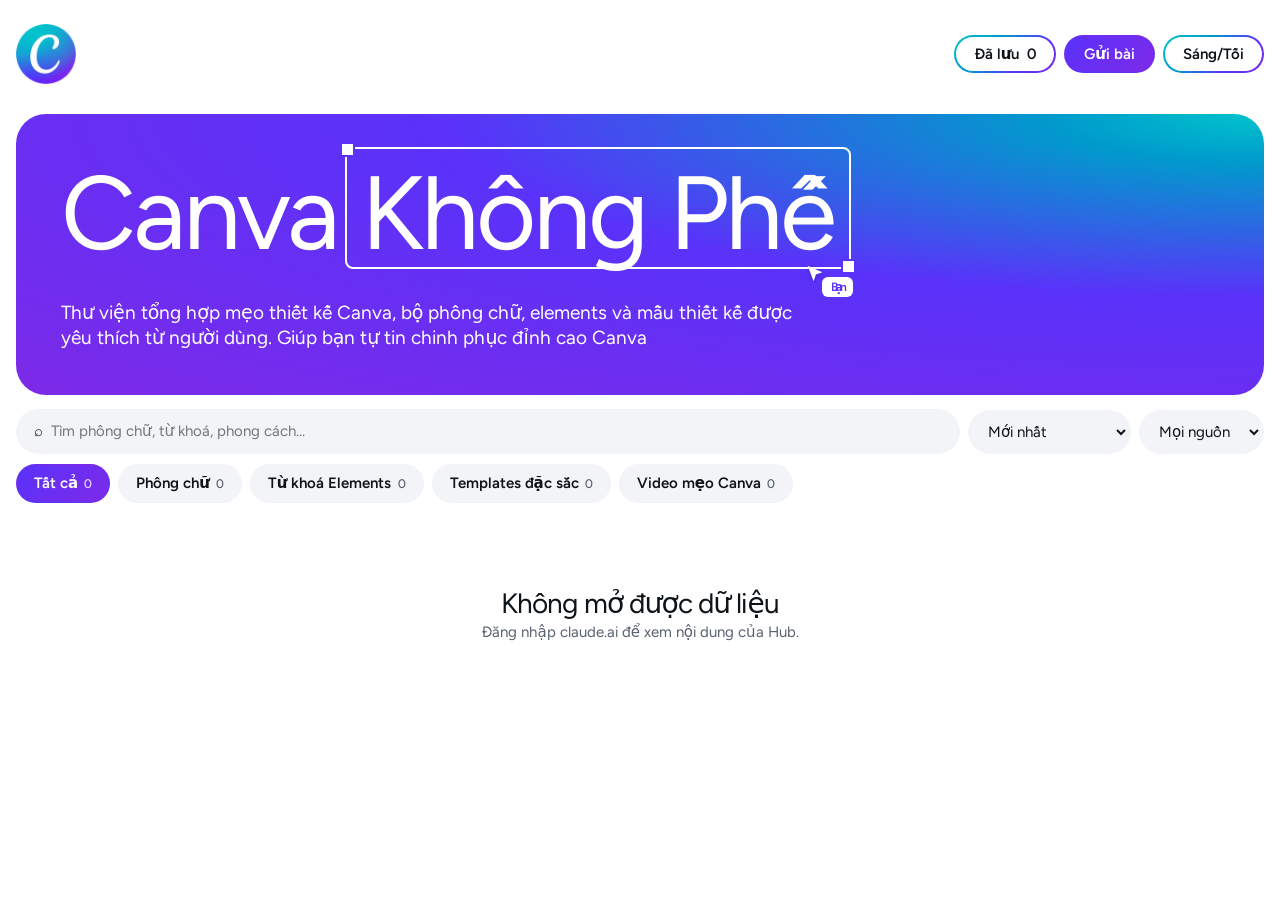
==== index.html @ 31a0a161 "index.html" ====
<!doctype html><html><head><meta charset=utf8><meta name=viewport content="width=device-width,initial-scale=1,viewport-fit=cover"><style>:root{color-scheme:light;box-sizing:border-box;padding-top:env(safe-area-inset-top,0px);padding-bottom:env(safe-area-inset-bottom,0px)}html{scroll-padding-top:env(safe-area-inset-top,0px)}body{margin:0;padding:0;font:14px -apple-system,BlinkMacSystemFont,sans-serif;background:#fff;color:#000}img{max-width:100%}[hidden]:not([hidden=until-found i]){display:none!important}</style></head><body>
<title>Canva Hub</title>
<meta name="claude:viewport-fit-sides" content="cover">
<link rel="stylesheet" href="https://fonts.googleapis.com/css2?family=Figtree:wght@400;500;600&display=swap">
<style>
/* Layout: sticky toolbar (search + label chips) over a Pinterest-style masonry of UGC thumbnails; each card opens the original post. Admins also get a review queue. */
:root{
  --bg:#f5f4fb; --surface:#ffffff; --ink:#17142b; --muted:#6b6785; --line:#e1deef;
  --accent:#6a3df0; --accent-ink:#ffffff; --teal:#00a6b2; --danger:#c62a47;
  --threads:#17142b; --tiktok:#e11d62; --canvaq:#0e9aa7;
  --f-display:"Bricolage Grotesque","Segoe UI",system-ui,sans-serif;
  --f-body:"Figtree","Segoe UI",system-ui,sans-serif;
  --radius:18px;
}
@media (prefers-color-scheme:dark){:root:not([data-theme="light"]){
  --bg:#100e1c; --surface:#1b1830; --ink:#f1eefc; --muted:#9a95b8; --line:#2c2848;
  --accent:#9b7dff; --accent-ink:#100e1c; --teal:#3cd0da; --danger:#ff7a93; --threads:#f1eefc; --tiktok:#ff5c93; --canvaq:#3cd0da; color-scheme:dark}}
:root[data-theme="dark"]{
  --bg:#100e1c; --surface:#1b1830; --ink:#f1eefc; --muted:#9a95b8; --line:#2c2848;
  --accent:#9b7dff; --accent-ink:#100e1c; --teal:#3cd0da; --danger:#ff7a93; --threads:#f1eefc; --tiktok:#ff5c93; --canvaq:#3cd0da; color-scheme:dark}

*{box-sizing:border-box}
body{background:var(--bg);color:var(--ink);font-family:var(--f-body);font-size:15px;line-height:1.45;
  padding-inline:max(16px,env(safe-area-inset-left,0px)) max(16px,env(safe-area-inset-right,0px));padding-block:0 56px}
body::before{content:"";position:fixed;inset:0 0 auto;height:env(safe-area-inset-top,0px);z-index:30;background:var(--bg)}
.wrap{max-width:1280px;margin:0 auto}
a{color:inherit}
button,input,select,textarea{font:inherit;color:inherit}
:focus-visible{outline:3px solid var(--accent);outline-offset:2px}

header.top{padding-block:28px 8px;display:flex;flex-wrap:wrap;gap:12px 32px;align-items:flex-end;justify-content:space-between}
.brand{min-width:0}
.brand h1{font:800 clamp(28px,5vw,44px)/1.05 var(--f-display);letter-spacing:-.02em;margin:0;text-wrap:balance}
.brand h1 span{color:var(--accent)}
.brand p{margin:8px 0 0;color:var(--muted);max-width:56ch}
.top-actions{display:flex;gap:8px;flex-wrap:wrap}
.btn{border:1px solid var(--line);background:var(--surface);border-radius:999px;padding:9px 16px;cursor:pointer;font-weight:600}
.btn:hover{border-color:var(--accent)}
.btn.primary{background:var(--accent);color:var(--accent-ink);border-color:var(--accent)}
.btn.danger{color:var(--danger);border-color:var(--danger)}
.btn.sm{padding:6px 12px;font-size:13px}
.btn .n{font-variant-numeric:tabular-nums;margin-left:4px}
.btn .n.alert{background:var(--danger);color:#fff;border-radius:999px;padding:1px 8px}
.notice{margin:14px 0 0;font-size:13px;color:var(--muted);border:1px dashed var(--line);border-radius:12px;padding:8px 12px;display:flex;gap:10px;flex-wrap:wrap;align-items:center;justify-content:space-between}

.toolbar{position:sticky;top:env(safe-area-inset-top,0px);z-index:20;background:var(--bg);padding-block:14px 12px;display:grid;gap:10px}
.row{display:flex;gap:8px;flex-wrap:wrap;align-items:center}
.search{flex:1 1 260px;min-width:0;display:flex;align-items:center;gap:8px;background:var(--surface);border:1px solid var(--line);border-radius:999px;padding:0 16px}
.search input{border:0;background:none;outline:0;padding:11px 0;width:100%;min-width:0}
.search:focus-within{border-color:var(--accent)}
select{background:var(--surface);border:1px solid var(--line);border-radius:999px;padding:10px 14px}
.chips{display:flex;gap:8px;overflow-x:auto;padding-bottom:2px;scrollbar-width:none}
.chips::-webkit-scrollbar{display:none}
.chip{flex:none;border:1px solid var(--line);background:var(--surface);border-radius:999px;padding:8px 16px;cursor:pointer;font-weight:600;white-space:nowrap}
.chip small{color:var(--muted);font-weight:500;margin-left:6px;font-variant-numeric:tabular-nums}
.chip[aria-pressed="true"]{background:var(--ink);color:var(--bg);border-color:var(--ink)}
.chip[aria-pressed="true"] small{color:inherit;opacity:.7}

.grid{columns:5 210px;column-gap:16px;margin-top:8px}
.card{break-inside:avoid;margin:0 0 16px;position:relative;display:block}
.card>a{display:block;text-decoration:none;border-radius:var(--radius);overflow:hidden}
.thumb{position:relative;border-radius:var(--radius);overflow:hidden;width:100%;display:flex;flex-direction:column;justify-content:center;align-items:center;padding:14px;isolation:isolate}
.thumb img{position:absolute;inset:0;width:100%;height:100%;object-fit:cover;z-index:-1}
.go{position:absolute;inset:auto 0 0 0;padding:34px 14px 12px;color:#fff;font-weight:600;font-size:13px;background:linear-gradient(transparent,rgba(10,8,25,.78));opacity:0;transition:opacity .15s;z-index:2}
.card:hover .go,.card>a:focus-visible .go{opacity:1}
@media (hover:none){.go{opacity:1;padding-top:26px}}
.meta{padding:10px 4px 0}
.meta h3{margin:0;font-size:14px;font-weight:600;line-height:1.3;text-wrap:balance}
.by{display:flex;gap:8px;align-items:center;margin-top:6px;font-size:12.5px;color:var(--muted);min-width:0}
.by .who{overflow:hidden;text-overflow:ellipsis;white-space:nowrap;flex:1;min-width:0}
.src{flex:none;font-size:11px;font-weight:700;letter-spacing:.04em;text-transform:uppercase;padding:2px 8px;border-radius:999px;border:1px solid currentColor}
.src.threads{color:var(--threads)} .src.tiktok{color:var(--tiktok)} .src.canva{color:var(--canvaq)}
.save{position:absolute;top:10px;right:10px;z-index:3;width:36px;height:36px;border-radius:50%;border:0;background:rgba(255,255,255,.92);color:#17142b;cursor:pointer;display:grid;place-items:center;opacity:0;transition:opacity .15s}
.card:hover .save,.save:focus-visible,.save[aria-pressed="true"]{opacity:1}
@media (hover:none){.save{opacity:1}}
.save[aria-pressed="true"]{background:var(--accent);color:#fff}
.tag{position:absolute;top:10px;left:10px;z-index:3;font-size:11px;font-weight:700;background:rgba(255,255,255,.92);color:#17142b;border-radius:999px;padding:3px 10px}
.del{flex:none;border:0;background:none;color:var(--danger);font-size:12px;font-weight:600;cursor:pointer;padding:2px 4px}

/* thumbnail styles per label */
.t-font{background:var(--bgc);color:var(--fgc);text-align:center;gap:6px}
.t-font .aa{font-size:76px;line-height:1}
.t-font .sample{font-size:22px;line-height:1.15;overflow-wrap:anywhere}
.t-font .fn{font:600 11px var(--f-body);letter-spacing:.08em;text-transform:uppercase;opacity:.65;margin-top:8px}
.t-el{background:var(--bgc);gap:14px;color:#17142b}
.kbar{width:100%;background:#fff;border-radius:999px;padding:10px 14px;font-weight:600;font-size:14px;box-shadow:0 2px 10px rgba(30,20,80,.12);display:flex;gap:8px;align-items:center;min-width:0}
.kbar span{overflow:hidden;text-overflow:ellipsis;white-space:nowrap}
.shapes{display:flex;gap:8px;flex-wrap:wrap;justify-content:center}
.shapes i{display:block;width:44px;height:44px;background:var(--c)}
.shapes i:nth-child(3n+1){border-radius:50%}
.shapes i:nth-child(3n+2){border-radius:14px 14px 14px 2px}
.shapes i:nth-child(3n){clip-path:polygon(50% 0,100% 100%,0 100%)}
.t-tpl{background:linear-gradient(160deg,var(--c1),var(--c2));align-items:stretch;justify-content:flex-end;color:#fff;padding:18px}
.t-tpl .ttl{font-family:"Playfair Display",serif;font-weight:700;font-size:26px;line-height:1.05;text-wrap:balance;overflow-wrap:anywhere}
.t-tpl .ln{height:6px;border-radius:3px;background:rgba(255,255,255,.55);margin-top:8px;width:70%}
.t-tpl .ln+.ln{width:48%}
.t-tpl .blob{position:absolute;top:-30px;right:-30px;width:120px;height:120px;border-radius:50%;background:rgba(255,255,255,.2);z-index:-1}
.t-vid{background:linear-gradient(170deg,#2b1f63,#0d0a20);color:#fff;gap:12px}
.play{width:54px;height:54px;border-radius:50%;background:rgba(255,255,255,.18);display:grid;place-items:center;backdrop-filter:blur(4px)}
.play:after{content:"";border-left:16px solid #fff;border-block:10px solid transparent;margin-left:4px}
.t-vid .cap{font:800 19px/1.15 var(--f-display);text-align:center;text-wrap:balance;overflow-wrap:anywhere}
.thumb .play.ovl{position:absolute;inset:0;margin:auto;background:rgba(15,10,40,.5);z-index:1}
.dur{position:absolute;bottom:10px;left:12px;font-size:11px;font-weight:700;background:rgba(0,0,0,.5);border-radius:6px;padding:2px 6px;font-variant-numeric:tabular-nums}

.empty{text-align:center;padding:64px 16px;color:var(--muted)}
.empty b{display:block;font:800 22px var(--f-display);color:var(--ink);margin-bottom:6px}

dialog{border:1px solid var(--line);border-radius:22px;background:var(--surface);color:var(--ink);padding:0;width:min(520px,calc(100vw - 32px));max-height:calc(100dvh - 32px)}
dialog::backdrop{background:rgba(10,8,25,.55)}
.dlg{padding:22px;display:grid;gap:14px}
.dlg h2{font:800 22px var(--f-display);margin:0}
.dlg label{display:grid;gap:6px;font-weight:600;font-size:13px}
.dlg input,.dlg select,.dlg textarea{background:var(--bg);border:1px solid var(--line);border-radius:12px;padding:10px 12px;font-weight:400;width:100%}
.dlg textarea{min-height:150px;resize:vertical;font-family:ui-monospace,Menlo,Consolas,monospace;font-size:13px}
.hint{font-size:12px;color:var(--muted);font-weight:400}
.form-row{display:flex;gap:8px;justify-content:flex-end;flex-wrap:wrap}
.queue{display:grid;gap:12px;max-height:60dvh;overflow:auto}
.q-item{display:grid;grid-template-columns:72px 1fr;gap:12px;align-items:start;border:1px solid var(--line);border-radius:14px;padding:10px}
.q-item .mini{width:72px;border-radius:10px;overflow:hidden;font-size:9px}
.q-item .mini .thumb{padding:6px;border-radius:10px}
.q-item .mini .aa{font-size:26px}.q-item .mini .sample,.q-item .mini .fn,.q-item .mini .cap,.q-item .mini .ttl,.q-item .mini .kbar,.q-item .mini .shapes{display:none}
.q-body{min-width:0;display:grid;gap:4px}
.q-body b{overflow-wrap:anywhere}
.q-body a{color:var(--accent);font-size:13px;overflow-wrap:anywhere}
.q-actions{display:flex;gap:8px;margin-top:4px;flex-wrap:wrap}
.urlrow{display:flex;gap:8px}
.urlrow input{flex:1;min-width:0}
.pv{display:flex;gap:10px;align-items:center;font-size:12px;color:var(--muted);font-weight:400}
.pv img{width:56px;height:56px;object-fit:cover;border-radius:10px;border:1px solid var(--line)}
.badge{flex:none;font-size:11px;font-weight:700;color:var(--danger);border:1px solid var(--danger);border-radius:999px;padding:1px 8px}
.del.edit{color:var(--accent)}
.mx{display:flex;gap:14px;margin-top:6px;font-size:12px;color:var(--muted);font-variant-numeric:tabular-nums;flex-wrap:wrap}
.mx span{display:inline-flex;gap:5px;align-items:center}
.mx b{color:var(--ink);font-weight:600}
fieldset.mxset{border:0;padding:0;margin:0;display:grid;gap:8px}
fieldset.mxset legend{font-weight:600;font-size:13px;padding:0;margin-bottom:6px}
.mxgrid{display:grid;grid-template-columns:repeat(3,minmax(0,1fr));gap:8px}
.admbar{position:absolute;top:44px;left:10px;z-index:4;display:grid;gap:6px;justify-items:start}
.admbar button{background:#17142b;color:#fff;border:1px solid rgba(255,255,255,.35);border-radius:999px;padding:4px 12px;font-size:12px;font-weight:600;cursor:pointer}
.admbar button:hover{background:var(--accent);border-color:var(--accent)}
.admbar .rm{background:#c62a47;border-color:#c62a47}
button.badge{background:none;cursor:pointer}
button.badge:hover{background:var(--danger);color:#fff}
.toast{position:fixed;left:50%;transform:translateX(-50%);bottom:max(20px,env(safe-area-inset-bottom,0px));background:var(--ink);color:var(--bg);padding:10px 18px;border-radius:999px;font-weight:600;z-index:60;max-width:calc(100vw - 32px)}
@media (prefers-reduced-motion:reduce){*{transition:none!important}}

/* ===== Lớp thương hiệu Canva =====
   Gradient lõi: Canva Turq #00C4CC, Canva Blue #009BCC, Canva Dark Turq #5A32FA, Canva Purple #7D2AE8.
   Chữ trắng chỉ đặt trên vùng gradient tối (từ #009BCC trở đi cho chữ lớn, #5A32FA trở đi cho chữ nhỏ).
   Canva Sans không có trên Google Fonts: dùng Figtree làm phông thay thế. Khi có tệp phông Canva Sans
   được cấp phép, thêm @font-face tên "Canva Sans" và "Canva Sans Display", giao diện sẽ tự dùng. */
:root{
  --g-turq:#00c4cc; --g-blue:#009bcc; --g-dturq:#5a32fa; --g-purple:#7d2ae8;
  --bg:#ffffff; --surface:#ffffff; --surface-2:#f3f4f8; --ink:#0e1318; --muted:#586070; --line:#e3e6ec;
  --accent:#5a32fa; --accent-ink:#ffffff; --danger:#c62a47;
  --threads:#0e1318; --tiktok:#0e1318; --canvaq:#0e1318;
  --grad-core:radial-gradient(farthest-corner at 100% 0%,#00c4cc 0%,#009bcc 12%,#5a32fa 46%,#7d2ae8 100%);
  --grad-ui:linear-gradient(135deg,#5a32fa,#7d2ae8);
  --grad-ring:linear-gradient(135deg,#00c4cc,#009bcc 35%,#5a32fa 70%,#7d2ae8);
  --f-display:"Canva Sans Display","Canva Sans","Figtree","Segoe UI",system-ui,sans-serif;
  --f-body:"Canva Sans","Figtree","Segoe UI",system-ui,sans-serif;
  --radius:24px; --panel:30px;
  color-scheme:light;
}
@media (prefers-color-scheme:dark){:root:not([data-theme="light"]){
  --bg:#0e1318; --surface:#161c24; --surface-2:#1e2530; --ink:#f4f6f9; --muted:#a3acba; --line:#29313c;
  --accent:#a48cff; --accent-ink:#0e1318; --danger:#ff7a93; --threads:#f4f6f9; --tiktok:#f4f6f9; --canvaq:#f4f6f9; color-scheme:dark}}
:root[data-theme="dark"]{
  --bg:#0e1318; --surface:#161c24; --surface-2:#1e2530; --ink:#f4f6f9; --muted:#a3acba; --line:#29313c;
  --accent:#a48cff; --accent-ink:#0e1318; --danger:#ff7a93; --threads:#f4f6f9; --tiktok:#f4f6f9; --canvaq:#f4f6f9; color-scheme:dark}

[hidden]{display:none!important}
body{font-family:var(--f-body);line-height:1.25}
h1,h2,.empty b,.dlg h2,.panel h2{font-family:var(--f-display);font-weight:400;letter-spacing:-.03em;line-height:1}
.dlg h2{font-size:30px}
.empty b{font-size:28px}

/* khung trên cùng: logo ở góc trên bên trái, chừa khoảng trống 0,5 chiều cao logo */
.topbar{display:flex;flex-wrap:wrap;gap:30px;align-items:center;justify-content:space-between;padding-block:24px 0}
.logo{display:block;flex:none;width:60px;height:60px;border-radius:50%}
.logo img{display:block;width:60px;height:60px}

/* hero: panel bo 30px, khoảng đệm 45px, gradient lõi, chữ trắng ở vùng tối */
.hero{position:relative;margin-top:30px;padding:45px;border-radius:var(--panel);background:var(--grad-core);color:#fff;overflow:hidden;display:grid;gap:34px}
.hero h1{margin:0;font-size:clamp(46px,9vw,104px);text-wrap:balance}
.hero p{margin:0;max-width:62ch;font-size:clamp(16px,1.6vw,19px);line-height:1.3}
.hero .sel{position:relative;display:inline-block;padding:.12em .14em .02em;margin:-.12em -.14em -.02em;border:2px solid #fff;border-radius:8px}
.hero .sel::before,.hero .sel::after{content:"";position:absolute;width:11px;height:11px;background:#fff;border:2px solid #5a32fa;border-radius:2px}
.hero .sel::before{top:-7px;left:-7px}
.hero .sel::after{bottom:-7px;right:-7px}
.hero .cursor{position:absolute;right:-4px;bottom:-30px;display:flex;align-items:flex-start;gap:0;pointer-events:none}
.hero .cursor svg{display:block;width:22px;height:22px;filter:drop-shadow(0 1px 2px rgba(0,0,0,.25))}
.hero .cursor b{margin:14px 0 0 -4px;padding:3px 9px;border-radius:6px;background:#fff;color:#5a32fa;font:600 12px/1.2 var(--f-body)}
@media (max-width:560px){.hero{padding:24px;gap:44px}}

/* nút: viền gradient, nút chính tô gradient */
.btn{border:2px solid transparent;background:linear-gradient(var(--surface),var(--surface)) padding-box,var(--grad-ring) border-box;color:var(--ink);padding:8px 18px;text-decoration:none}
.btn:hover{border-color:transparent;background:linear-gradient(var(--surface-2),var(--surface-2)) padding-box,var(--grad-ring) border-box}
.btn.primary{background:var(--grad-ui);color:#fff;border-color:transparent}
.btn.primary:hover{filter:brightness(1.1)}
.btn.danger{color:var(--danger);background:linear-gradient(var(--surface),var(--surface)) padding-box,linear-gradient(var(--danger),var(--danger)) border-box}
.btn.sm{padding:5px 13px}

/* thanh công cụ */
.toolbar{background:var(--bg)}
.search{background:var(--surface-2);border:2px solid transparent}
.search:focus-within{background:linear-gradient(var(--surface),var(--surface)) padding-box,var(--grad-ring) border-box}
select{background:var(--surface-2);border:2px solid transparent;color:var(--ink)}
.chip{background:var(--surface-2);border:2px solid transparent;color:var(--ink)}
.chip:hover{background:linear-gradient(var(--surface),var(--surface)) padding-box,var(--grad-ring) border-box}
.chip[aria-pressed="true"]{background:var(--grad-ui);color:#fff;border-color:transparent}
.chip[aria-pressed="true"] small{opacity:.85}

/* thẻ */
.card>a,.thumb{border-radius:var(--radius)}
.src{text-transform:none;letter-spacing:0;font-weight:600;font-size:11.5px;color:var(--ink)}
.src.threads,.src.tiktok,.src.canva{color:var(--ink)}
.save[aria-pressed="true"]{background:var(--grad-ui);color:#fff}
.t-font .fn{text-transform:none;letter-spacing:0}
.t-tpl .ttl{font-family:var(--f-body);font-weight:600}
.t-vid{background:linear-gradient(160deg,#5a32fa,#7d2ae8)}
.t-vid .cap{font-family:var(--f-display);font-weight:400;font-size:22px;letter-spacing:-.03em;line-height:1.05}

/* hộp thoại, thông báo */
dialog{border-radius:var(--panel)}
.notice{background:var(--surface-2);border:0;border-radius:16px}
.admbar button{background:#0e1318}
.admbar button:hover{background:var(--grad-ui);border-color:transparent}
.toast{background:var(--ink);color:var(--bg)}
</style>

<div class="wrap">
  <header class="topbar">
    <span class="logo"><img src="[data-uri]" alt="Canva" width="60" height="60"></span>
    <div class="top-actions">
      <button class="btn" id="savedBtn" type="button" aria-pressed="false">Đã lưu <span class="n" id="savedCount">0</span></button>
      <button class="btn" id="queueBtn" type="button" hidden>Hàng chờ duyệt <span class="n" id="queueCount">0</span></button>
      <button class="btn" id="bulkBtn" type="button" hidden>Nhập hàng loạt</button>
      <button class="btn" id="enrichBtn" type="button" hidden>Tự lấy ảnh</button>
      <button class="btn primary" id="addBtn" type="button">Gửi bài</button>
      <button class="btn" id="themeBtn" type="button" aria-label="Đổi giao diện sáng tối">Sáng/Tối</button>
    </div>
  </header>
  <section class="hero" aria-labelledby="heroTitle">
    <h1 id="heroTitle">Canva <span class="sel">Không Phế<span class="cursor" aria-hidden="true"><svg viewBox="0 0 24 24"><path d="M4 3l16 7-7 2.5L10.5 20z" fill="#fff"/></svg><b>Bạn</b></span></span></h1>
    <p>Thư viện tổng hợp mẹo thiết kế Canva, bộ phông chữ, elements và mẫu thiết kế được yêu thích từ người dùng. Giúp bạn tự tin chinh phục đỉnh cao Canva</p>
  </section>
  <div class="notice" id="notice" hidden></div>

  <div class="toolbar">
    <div class="row">
      <label class="search"><span aria-hidden="true">⌕</span><input id="q" type="search" placeholder="Tìm phông chữ, từ khoá, phong cách…" aria-label="Tìm kiếm"></label>
      <select id="sort" aria-label="Sắp xếp"><option value="new">Mới nhất</option><option value="views">Nhiều lượt xem</option><option value="eng">Nhiều tương tác</option></select>
      <select id="plat" aria-label="Nguồn"><option value="">Mọi nguồn</option><option value="threads">Threads</option><option value="tiktok">TikTok</option><option value="canva">Link Canva</option></select>
    </div>
    <div class="chips" id="chips" role="group" aria-label="Nhãn nội dung"></div>
  </div>

  <main><div class="grid" id="grid"></div><div class="empty" id="empty" hidden></div></main>
</div>

<input type="file" id="quickImg" accept="image/*" hidden>
<dialog id="dlg">
  <form class="dlg" id="form" method="dialog">
    <h2 id="f-h">Gửi bài</h2>
    <p class="hint" id="f-sub"></p>
    <label for="f-url">Link bài viết, video hoặc template
      <span class="urlrow"><input id="f-url" type="url" required placeholder="https://www.threads.net/… hoặc tiktok.com/… hoặc canva.com/…"><button type="button" class="btn sm" id="f-fetch" hidden>Lấy từ link</button></span>
      <span class="hint" id="f-detect">Nguồn sẽ tự nhận diện từ link.</span>
      <span class="hint" id="f-status" role="status" hidden></span>
      <span class="pv" id="f-pv" hidden><img id="f-pvimg" alt=""><span>Ảnh lấy từ bài. Tải ảnh khác bên dưới nếu muốn thay.</span></span></label>
    <label for="f-title">Tiêu đề<input id="f-title" required maxlength="90" placeholder="VD: 5 phông chữ serif cho poster cổ điển"></label>
    <label for="f-label">Nhãn<select id="f-label"></select></label>
    <label for="f-by">Người sáng tạo<input id="f-by" maxlength="40" placeholder="@tên_người_dùng"></label>
    <label for="f-detail">Tên phông chữ hoặc từ khoá<input id="f-detail" maxlength="40" placeholder="VD: Playfair Display"></label>
    <label for="f-img">Ảnh thumbnail (tuỳ chọn)<input id="f-img" type="file" accept="image/*"><span class="hint">Chọn tệp hoặc dán ảnh bằng Ctrl/Cmd+V khi form đang mở. Nếu bỏ trống, Hub giữ ảnh hiện có hoặc tạo thumbnail theo nhãn.</span></label>
    <fieldset class="mxset" id="f-metrics" hidden><legend>Số liệu của bài (tuỳ chọn)</legend>
      <div class="mxgrid">
        <label for="m-views">Lượt xem<input id="m-views" type="number" min="0" inputmode="numeric"></label>
        <label for="m-likes">Like<input id="m-likes" type="number" min="0" inputmode="numeric"></label>
        <label for="m-comments">Comment<input id="m-comments" type="number" min="0" inputmode="numeric"></label>
        <label for="m-saves">Save<input id="m-saves" type="number" min="0" inputmode="numeric"></label>
        <label for="m-reposts">Repost<input id="m-reposts" type="number" min="0" inputmode="numeric"></label>
        <label for="m-shares">Share<input id="m-shares" type="number" min="0" inputmode="numeric"></label>
      </div>
      <span class="hint">Tương tác trên thẻ = like + comment + save + repost + share.</span>
    </fieldset>
    <div class="form-row"><button type="button" class="btn" data-close>Huỷ</button><button class="btn primary" type="submit" id="f-submit">Gửi bài</button></div>
  </form>
</dialog>

<dialog id="qdlg">
  <div class="dlg">
    <h2>Hàng chờ duyệt</h2>
    <div class="queue" id="queueList"></div>
    <div class="form-row"><button type="button" class="btn" data-close>Đóng</button></div>
  </div>
</dialog>

<dialog id="bdlg">
  <form class="dlg" id="bform" method="dialog">
    <h2>Nhập hàng loạt</h2>
    <label for="b-text">Mỗi dòng một bài
      <textarea id="b-text" placeholder="https://www.threads.net/@user/post/abc | font | 5 phông serif cho poster | @user | Playfair Display
https://www.tiktok.com/@user/video/123 | video | Mẹo căn chỉnh nhanh | @user
https://www.canva.com/design/... | template | Menu quán cà phê"></textarea>
      <span class="hint">Định dạng: link | nhãn | tiêu đề | người sáng tạo | tên font hoặc từ khoá. Nhãn là font, element, template hoặc video. Chỉ link là bắt buộc. Tối đa 200 dòng.</span></label>
    <div class="form-row"><button type="button" class="btn" data-close>Huỷ</button><button class="btn primary" type="submit" id="b-submit">Đăng lên Hub</button></div>
  </form>
</dialog>

<script>
const LABELS=[
  {id:"font",name:"Phông chữ"},
  {id:"element",name:"Từ khoá Elements"},
  {id:"template",name:"Templates đặc sắc"},
  {id:"tutorial",name:"Video mẹo Canva"}
];
const LABEL_ALIAS={font:"font","phông":"font","phông chữ":"font",element:"element",elements:"element","từ khoá":"element",template:"template",templates:"template",video:"tutorial",tutorial:"tutorial","mẹo":"tutorial"};
const SRC={threads:"Threads",tiktok:"TikTok",canva:"Canva"};
const PALETTES=[
  {bgc:"#f3e6d3",fgc:"#4a2a14",c1:"#8a6f5a",c2:"#d8c3a5",cols:["#c0764a","#e8b04a","#5b8a72"]},
  {bgc:"#fde4ec",fgc:"#8a1c4a",c1:"#7e57c2",c2:"#f48fb1",cols:["#f06292","#ffd54f","#4dd0e1","#9575cd"]},
  {bgc:"#e4e8ff",fgc:"#26307a",c1:"#0b3d4d",c2:"#1aa6b7",cols:["#3f51b5","#ff7043","#26a69a"]},
  {bgc:"#e7f7ec",fgc:"#1f6b3a",c1:"#5b3a29",c2:"#c08552",cols:["#2e7d32","#ffb300","#8e24aa"]},
  {bgc:"#17142b",fgc:"#ffe14d",c1:"#2b1f63",c2:"#d4568a",cols:["#ffe14d","#ff6f91","#7c4dff"]},
  {bgc:"#e0f4f6",fgc:"#0b6b75",c1:"#0e6f7a",c2:"#7bdcb5",cols:["#00a6b2","#ff8a65","#7e57c2"]}
];
const $=s=>document.querySelector(s);
const esc=s=>String(s??"").replace(/[&<>"']/g,c=>({"&":"&amp;","<":"&lt;",">":"&gt;",'"':"&quot;","'":"&#39;"}[c]));
const labelName=id=>LABELS.find(l=>l.id===id)?.name||"";
const detect=u=>/threads\.(net|com)/i.test(u)?"threads":/tiktok\.com/i.test(u)?"tiktok":/canva\.(com|link)/i.test(u)?"canva":null;
const isHttp=u=>/^https?:\/\//i.test(u||"");
const hash=s=>{let h=0;for(const c of String(s))h=(h*31+c.charCodeAt(0))>>>0;return h};
const store={
  get(k,d){try{const v=localStorage.getItem(k);return v?JSON.parse(v):d}catch(e){return d}},
  set(k,v){try{localStorage.setItem(k,JSON.stringify(v))}catch(e){}}
};

let db=null,user=null,isAdmin=false,canWrite=null;
let items=[],pending=[],loaded=false;
let saved=new Set(store.get("hub.saved",[]));
const state={label:"",q:"",plat:"",onlySaved:false,sort:"new"};
let confirmDel=null;

// ---- fonts: load a Google Font by name when a font item names one
const fontsLoaded=new Set();
function fontFamily(name){
  if(!name||!/^[A-Za-z0-9 \-]{2,40}$/.test(name))return null;
  if(!fontsLoaded.has(name)){
    fontsLoaded.add(name);
    const l=document.createElement("link");l.rel="stylesheet";
    l.href="https://fonts.googleapis.com/css2?family="+encodeURIComponent(name).replace(/%20/g,"+")+"&display=swap";
    document.head.append(l);
  }
  return `'${name}',var(--f-display)`;
}

// ---- thumbnails
function thumb(it){
  const style=`aspect-ratio:200/${Math.min(500,Math.max(140,+it.h||260))}`;
  const p={...PALETTES[hash(it.title||it.url)%PALETTES.length],...Object.fromEntries(Object.entries(it).filter(([k])=>["bgc","fgc","c1","c2","cols"].includes(k)&&it[k]))};
  if(typeof it.img==="string"&&it.img.startsWith("data:image/"))
    return `<div class="thumb" style="${style}"><img src="${it.img}" alt="" loading="lazy">${it.label==="tutorial"?'<div class="play ovl"></div>':""}</div>`;
  if(it.label==="font"){
    const ff=fontFamily(it.detail)||"var(--f-display)";
    return `<div class="thumb t-font" style="${style};--bgc:${esc(p.bgc)};--fgc:${esc(p.fgc)};font-family:${ff}"><div class="aa">Aa</div><div class="sample">${esc(it.sample||it.detail||it.title)}</div><div class="fn">${esc(it.detail||"")}</div></div>`;
  }
  if(it.label==="element"){
    const cols=(p.cols||[]).map(c=>`<i style="--c:${esc(c)}"></i>`).join("");
    return `<div class="thumb t-el" style="${style};--bgc:${esc(p.bgc)}"><div class="kbar"><span aria-hidden="true">⌕</span><span>${esc(it.detail||it.title)}</span></div><div class="shapes">${cols}</div></div>`;
  }
  if(it.label==="template"){
    return `<div class="thumb t-tpl" style="${style};--c1:${esc(p.c1)};--c2:${esc(p.c2)}"><span class="blob"></span><div class="ttl">${esc(it.ttl||it.title)}</div><div class="ln"></div><div class="ln"></div></div>`;
  }
  return `<div class="thumb t-vid" style="${style}"><div class="play"></div><div class="cap">${esc(it.cap||it.title)}</div>${it.dur?`<span class="dur">${esc(it.dur)}</span>`:""}</div>`;
}
const SAVE_SVG='<svg width="16" height="16" viewBox="0 0 24 24" fill="currentColor" aria-hidden="true"><path d="M6 3h12a1 1 0 0 1 1 1v17l-7-4-7 4V4a1 1 0 0 1 1-1z"/></svg>';

function card(it){
  if(!isHttp(it.url))return "";
  const on=saved.has(it.id),src=SRC[it.src]?it.src:(detect(it.url)||"canva");
  const delBtn=isAdmin?`<div class="admbar"><button type="button" data-edit="${esc(it.id)}">Sửa</button><button type="button" data-img="${esc(it.id)}">Đổi ảnh</button><button type="button" class="rm" data-del="${esc(it.id)}">${confirmDel===it.id?"Chắc chắn xoá?":"Xoá"}</button></div>`:"";
  const badge=it.needsReview?`<button type="button" class="badge" data-edit="${esc(it.id)}">Cần bổ sung · Sửa</button>`:"";
  return `<article class="card">
    <a href="${esc(it.url)}" target="_blank" rel="noopener noreferrer" aria-label="${esc(it.title)} (mở ${SRC[src]})">
      ${thumb(it)}<span class="go">Mở trên ${SRC[src]} ↗</span>
    </a>
    <span class="tag">${labelName(it.label)}</span>${delBtn}
    <button class="save" type="button" data-id="${esc(it.id)}" aria-pressed="${on}" aria-label="Lưu">${SAVE_SVG}</button>
    <div class="meta"><h3>${esc(it.title)}</h3><div class="by"><span class="src ${src}">${SRC[src]}</span>${badge}<span class="who">${esc(it.by||"")}</span></div>${metrics(it)}</div>
  </article>`;
}

// ---- metrics: views + total engagement (like + comment + save + repost + share)
const PARTS=["likes","comments","saves","reposts","shares"];
const num=v=>typeof v==="number"&&isFinite(v)&&v>=0?v:null;
function engagement(it){
  const e=num(it.engagement);if(e!==null)return e;
  const ps=PARTS.map(k=>num(it[k])).filter(v=>v!==null);
  return ps.length?ps.reduce((a,b)=>a+b,0):null;
}
function fmt(n){
  if(n===null)return "—";
  if(n>=1e6)return (n/1e6).toFixed(1).replace(/\.0$/,"")+"M";
  if(n>=1e3)return (n/1e3).toFixed(n>=1e4?0:1).replace(/\.0$/,"")+"K";
  return String(n);
}
const EYE='<svg width="14" height="14" viewBox="0 0 24 24" fill="none" stroke="currentColor" stroke-width="2" stroke-linecap="round" stroke-linejoin="round" aria-hidden="true"><path d="M2 12s3.6-7 10-7 10 7 10 7-3.6 7-10 7S2 12 2 12z"/><circle cx="12" cy="12" r="3"/></svg>';
const HEART='<svg width="14" height="14" viewBox="0 0 24 24" fill="none" stroke="currentColor" stroke-width="2" stroke-linecap="round" stroke-linejoin="round" aria-hidden="true"><path d="M20.8 5.6a5.2 5.2 0 0 0-7.4 0L12 7l-1.4-1.4a5.2 5.2 0 0 0-7.4 7.4L12 21.8l8.8-8.8a5.2 5.2 0 0 0 0-7.4z"/></svg>';
function metrics(it){
  const v=num(it.views),e=engagement(it);
  return `<div class="mx"><span title="Lượt xem">${EYE}<b>${fmt(v)}</b> xem</span><span title="Tương tác: like + comment + save + repost + share">${HEART}<b>${fmt(e)}</b> tương tác</span></div>`;
}
const SORTS={
  new:(a,b)=>(b.createdAt||0)-(a.createdAt||0),
  views:(a,b)=>(num(b.views)??-1)-(num(a.views)??-1),
  eng:(a,b)=>(engagement(b)??-1)-(engagement(a)??-1)
};

// ---- filtering + render
function filtered(skipLabel){
  const q=state.q.trim().toLowerCase();
  const out=items.filter(it=>
    (isAdmin||!it.needsReview)&&
    (skipLabel||!state.label||it.label===state.label)&&
    (!state.plat||it.src===state.plat)&&
    (!state.onlySaved||saved.has(it.id))&&
    (!q||[it.title,it.detail,it.by,it.sample,it.cap,it.ttl,labelName(it.label)].join(" ").toLowerCase().includes(q)));
  return out.sort(SORTS[state.sort]||SORTS.new);
}
function renderChips(){
  const base=filtered(true);
  const chips=[{id:"",name:"Tất cả",n:base.length},...LABELS.map(l=>({...l,n:base.filter(i=>i.label===l.id).length}))];
  $("#chips").innerHTML=chips.map(c=>`<button class="chip" type="button" data-l="${c.id}" aria-pressed="${state.label===c.id}">${c.name}<small>${c.n}</small></button>`).join("");
}
function renderEmpty(list){
  const e=$("#empty");
  if(!db){e.hidden=false;e.innerHTML="<b>Không mở được dữ liệu</b>Đăng nhập claude.ai để xem nội dung của Hub.";return}
  if(!loaded){e.hidden=false;e.innerHTML="<b>Đang tải…</b>";return}
  if(list.length){e.hidden=true;return}
  e.hidden=false;
  if(!items.length)e.innerHTML=isAdmin
    ?"<b>Hub chưa có bài nào</b>Bấm “Đăng bài” để thêm từng bài, hoặc “Nhập hàng loạt” để dán danh sách link."
    :"<b>Hub chưa có bài nào</b>Nội dung sẽ xuất hiện khi được duyệt. Bạn có thể gửi bài bằng nút “Gửi bài”.";
  else e.innerHTML="<b>Chưa có nội dung phù hợp</b>Thử bỏ bộ lọc hoặc đổi từ khoá tìm kiếm.";
}
function renderNotice(){
  const n=$("#notice"),demo=items.filter(i=>i.demo).length;
  if(isAdmin&&demo){
    n.hidden=false;
    n.innerHTML=`<span>${demo} bài mẫu đang hiện trên Hub. Link của chúng dẫn tới trang tìm kiếm, không phải bài thật.</span><button class="btn sm danger" type="button" id="clearDemo">Xoá bài mẫu</button>`;
  }else n.hidden=true;
}
function render(){
  const list=filtered();
  $("#grid").innerHTML=list.map(card).join("");
  renderEmpty(list);
  renderNotice();
  $("#savedCount").textContent=saved.size;
  $("#savedBtn").setAttribute("aria-pressed",state.onlySaved);
  $("#queueBtn").hidden=!isAdmin;$("#bulkBtn").hidden=!isAdmin;
  const todo=items.filter(i=>!i.img&&!i.demo).length;
  $("#enrichBtn").hidden=!isAdmin||(!todo&&!enriching);
  if(!enriching)$("#enrichBtn").textContent=`Tự lấy ảnh (${todo})`;
  $("#queueCount").textContent=pending.length;
  $("#queueCount").classList.toggle("alert",pending.length>0);
  $("#addBtn").textContent=isAdmin?"Đăng bài":"Gửi bài";
  renderChips();
  if($("#qdlg").open)renderQueue();
}

// ---- events
$("#chips").addEventListener("click",e=>{const b=e.target.closest("[data-l]");if(!b)return;state.label=b.dataset.l;render()});
$("#q").addEventListener("input",e=>{state.q=e.target.value;render()});
$("#plat").addEventListener("change",e=>{state.plat=e.target.value;render()});
$("#sort").addEventListener("change",e=>{state.sort=e.target.value;render()});
$("#savedBtn").addEventListener("click",()=>{state.onlySaved=!state.onlySaved;render()});
$("#themeBtn").addEventListener("click",()=>{
  const r=document.documentElement;
  const dark=r.dataset.theme?r.dataset.theme==="dark":matchMedia("(prefers-color-scheme:dark)").matches;
  r.dataset.theme=dark?"light":"dark";
});
document.addEventListener("click",e=>{if(e.target.closest("[data-close]"))e.target.closest("dialog").close()});
function toast(m){const t=document.createElement("div");t.className="toast";t.setAttribute("role","status");t.textContent=m;document.body.append(t);setTimeout(()=>t.remove(),2600)}
const errMsg=e=>e&&e.code==="invalid_argument"?"Bạn chưa có quyền ghi dữ liệu. Nhờ chủ Hub cấp quyền Contributor.":e&&e.code==="quota_exceeded"?"Kho dữ liệu đã đầy.":"Có lỗi, thử lại sau ít phút.";

$("#grid").addEventListener("click",async e=>{
  const s=e.target.closest(".save");
  if(s){
    const id=s.dataset.id;saved.has(id)?saved.delete(id):saved.add(id);
    store.set("hub.saved",[...saved]);
    if(state.onlySaved)render();else{s.setAttribute("aria-pressed",saved.has(id));$("#savedCount").textContent=saved.size}
    return;
  }
  const im=e.target.closest("[data-img]");
  if(im&&isAdmin){imgTarget=im.dataset.img;$("#quickImg").value="";$("#quickImg").click();return}
  const ed=e.target.closest("[data-edit]");
  if(ed&&isAdmin){openForm(items.find(i=>i.id===ed.dataset.edit));return}
  const d=e.target.closest("[data-del]");
  if(d&&isAdmin){
    const id=d.dataset.del;
    if(confirmDel!==id){confirmDel=id;render();return}
    confirmDel=null;
    try{await db.doc("items/"+id).delete();toast("Đã xoá bài")}catch(err){toast(errMsg(err))}
  }
});
// Đổi ảnh nhanh: chọn file từ thẻ, hoặc dán ảnh (Ctrl/Cmd+V) khi form đang mở.
let imgTarget=null;
$("#quickImg").addEventListener("change",async e=>{
  const f=e.target.files[0];if(!f||!imgTarget||!isAdmin)return;
  const r=await shrink(f);
  if(!r){toast("Không đọc được ảnh này");return}
  try{await db.doc("items/"+imgTarget).update({img:r.img,h:r.h});toast("Đã đổi ảnh")}catch(err){toast(errMsg(err))}
});
$("#dlg").addEventListener("paste",e=>{
  const f=[...(e.clipboardData?.files||[])].find(x=>x.type.startsWith("image/"));
  if(!f)return;
  try{const dt=new DataTransfer();dt.items.add(f);$("#f-img").files=dt.files;toast("Đã dán ảnh")}catch(err){toast("Không dán được, hãy chọn ảnh bằng nút Chọn tệp")}
});
$("#notice").addEventListener("click",async e=>{
  if(!e.target.closest("#clearDemo"))return;
  const demo=items.filter(i=>i.demo);
  try{for(const i of demo)await db.doc("items/"+i.id).delete();toast("Đã xoá bài mẫu")}catch(err){toast(errMsg(err))}
});

// ---- add / submit
const dlg=$("#dlg"),form=$("#form");
$("#f-label").innerHTML=LABELS.map(l=>`<option value="${l.id}">${l.name}</option>`).join("");
$("#f-url").addEventListener("input",e=>{
  const s=detect(e.target.value);
  $("#f-detect").textContent=s?`Nhận diện: ${SRC[s]}`:"Nguồn sẽ tự nhận diện từ link (Threads, TikTok, Canva).";
});
let editing=null,fetched=null;
function openForm(it){
  if(!db){toast("Cần đăng nhập để gửi bài");return}
  if(!isAdmin&&canWrite===false){toast("Bạn cần quyền Contributor để gửi bài");return}
  editing=it||null;fetched=null;form.reset();
  $("#f-status").hidden=true;$("#f-pv").hidden=true;
  $("#f-fetch").hidden=!isAdmin;
  $("#f-metrics").hidden=!isAdmin;
  for(const k of ["views",...PARTS])$("#m-"+k).value=editing&&num(editing[k])!==null?editing[k]:"";
  $("#f-h").textContent=editing?"Sửa bài":isAdmin?"Đăng bài":"Gửi bài";
  $("#f-sub").textContent=editing?"Lưu để cập nhật bài trên Hub.":isAdmin?"Bài sẽ hiện ngay trên Hub.":"Bài sẽ hiện trên Hub sau khi quản trị viên duyệt.";
  $("#f-submit").textContent=editing?"Lưu thay đổi":isAdmin?"Đăng lên Hub":"Gửi để duyệt";
  if(editing){
    $("#f-url").value=editing.url||"";$("#f-title").value=editing.needsReview?"":editing.title||"";
    $("#f-label").value=editing.label;$("#f-by").value=editing.by||"";$("#f-detail").value=editing.detail||"";
    $("#f-detect").textContent=`Nhận diện: ${SRC[detect(editing.url)]||"?"}`;
  }
  dlg.showModal();
}
$("#addBtn").addEventListener("click",()=>openForm(null));
function fromDataUrl(du){return new Promise(res=>{
  const im=new Image();
  im.onload=()=>{
    const s=Math.min(1,420/im.width),c=document.createElement("canvas");
    c.width=Math.round(im.width*s);c.height=Math.round(im.height*s);c.getContext("2d").drawImage(im,0,0,c.width,c.height);
    res({img:c.toDataURL("image/jpeg",.72),h:Math.round(200*c.height/c.width)})};
  im.onerror=()=>res(null);im.src=du})}
function shrink(file){return new Promise(res=>{
  const r=new FileReader();
  r.onload=()=>fromDataUrl(r.result).then(res);
  r.onerror=()=>res(null);r.readAsDataURL(file)})}

// ---- "Lấy từ link": opens the post in the viewer's own browser (Claude desktop app) and reads title + a screenshot.
// Tool argument names for the browser server are not documented to pages, so the calls are best-effort and every failure falls back to manual entry.
const BROWSER="host:claude_browser";
const sleep=ms=>new Promise(r=>setTimeout(r,ms));
const textOf=r=>((r&&r.content)||[]).filter(c=>c.type==="text").map(c=>c.text).join("\n")||(r&&typeof r.payload==="string"?r.payload:"");
// Tiêu đề = câu đầu tiên của caption; nhãn = từ khoá xuất hiện nhiều nhất trong bài.
function firstSentence(s){
  const t=String(s||"").replace(/\s+/g," ").trim();
  const m=t.match(/^.+?(?:[.!?…。]+(?=\s|$)|$)/);
  return (m?m[0]:t).trim().slice(0,90);
}
const KEYWORDS={
  font:/font|phông|typeface|kiểu chữ|chữ viết/g,
  element:/từ khoá|từ khóa|keyword|element|sticker|họa tiết|hoạ tiết|icon|khung ảnh|nền/g,
  template:/template|mẫu|layout|bố cục|slide|cv\b|poster|menu/g,
  tutorial:/hướng dẫn|cách |mẹo|tips?\b|tutorial|bước|phím tắt|shortcut|how to|tính năng|animate|xoá nền|brand kit/g
};
function classify(text,url){
  const t=String(text||"").toLowerCase();
  let best="",score=0;
  for(const k of Object.keys(KEYWORDS)){const n=(t.match(KEYWORDS[k])||[]).length;if(n>score){score=n;best=k}}
  if(best)return best;
  return detect(url)==="tiktok"?"tutorial":detect(url)==="canva"?"template":"element";
}
function guessFields(url,text){
  const out={};
  const h=url.match(/\/@([\w.]+)/);if(h)out.by="@"+h[1];
  const lines=text.split("\n").map(l=>l.trim()).filter(l=>l.length>12&&!/^(log in|đăng nhập|sign up|đăng ký|threads|tiktok|for you|following)/i.test(l)&&!/^@?[\w.]+$/.test(l));
  if(lines[0])out.title=firstSentence(lines[0]);
  out.label=classify(lines.slice(0,8).join(" "),url);
  return out;
}
function fetchError(err){
  const c=err&&err.code;
  if(c==="server_not_connected"||c==="capability_disabled"||c==="not_granted")return "Chỉ dùng được khi mở Hub trong app Claude desktop có bật trình duyệt. Bạn vẫn nhập tay được.";
  if(c==="not_in_manifest"||c==="approval_required"||c==="cancelled")return "Bạn chưa cho phép Hub dùng trình duyệt. Bấm lại và chọn Cho phép.";
  return "Không đọc được bài này tự động. Bạn nhập tay hoặc tải ảnh lên.";
}
const tabBase=nav=>{const m=(nav&&nav.payload&&nav.payload.tabId)??(textOf(nav).match(/tab\s*(?:id)?\D{0,4}(\d+)/i)||[])[1];return m!=null&&!isNaN(+m)?{tabId:+m}:{}};
// An image opened on its own tab is centred on a flat background: crop the screenshot to the image itself.
function cropToContent(du){return new Promise(res=>{
  const im=new Image();
  im.onload=()=>{
    const c=document.createElement("canvas");c.width=im.width;c.height=im.height;
    const x=c.getContext("2d");x.drawImage(im,0,0);
    const d=x.getImageData(0,0,c.width,c.height).data,bg=[d[0],d[1],d[2]];
    let x0=c.width,x1=0,y0=c.height,y1=0;
    for(let y=0;y<c.height;y+=2)for(let xx=0;xx<c.width;xx+=2){
      const i=(y*c.width+xx)*4;
      if(Math.abs(d[i]-bg[0])+Math.abs(d[i+1]-bg[1])+Math.abs(d[i+2]-bg[2])>40){if(xx<x0)x0=xx;if(xx>x1)x1=xx;if(y<y0)y0=y;if(y>y1)y1=y}
    }
    if(x1-x0<60||y1-y0<60)return res(du);
    const o=document.createElement("canvas");o.width=x1-x0;o.height=y1-y0;
    o.getContext("2d").drawImage(c,x0,y0,o.width,o.height,0,0,o.width,o.height);
    res(o.toDataURL("image/jpeg",.9))};
  im.onerror=()=>res(du);im.src=du})}
async function shotToImage(shot,crop){
  const im=((shot&&shot.content)||[]).find(c=>c.type==="image");if(!im)return null;
  let du=`data:${im.mimeType||"image/png"};base64,${im.data}`;
  if(crop)du=await cropToContent(du);
  return fromDataUrl(du);
}
// Threads/other posts: find the first post image URL on the page, open it alone and capture it; otherwise capture the page.
// Finds the first photo-like block in a page screenshot: rows of the central band that differ from the card background.
function cropFirstImage(du){return new Promise(res=>{
  const im=new Image();
  im.onload=()=>{
    const W=im.width,H=im.height,c=document.createElement("canvas");c.width=W;c.height=H;
    const x=c.getContext("2d");x.drawImage(im,0,0);
    const d=x.getImageData(0,0,W,H).data;
    const px=(X,Y)=>{const i=(Y*W+X)*4;return [d[i],d[i+1],d[i+2]]};
    // card background = most common colour in the central band
    const hist=new Map();
    for(let Y=0;Y<H;Y+=6)for(let X=Math.floor(W*.4);X<W*.6;X+=6){const p=px(X,Y),k=p.map(v=>v>>4).join(",");hist.set(k,(hist.get(k)||0)+1)}
    const mode=[...hist.entries()].sort((a,b)=>b[1]-a[1])[0][0].split(",").map(v=>v*16+8);
    const diff=p=>Math.abs(p[0]-mode[0])+Math.abs(p[1]-mode[1])+Math.abs(p[2]-mode[2])>60;
    const x0=Math.floor(W*.35),x1=Math.floor(W*.65);
    const rowIsImg=Y=>{let n=0,t=0;for(let X=x0;X<x1;X+=4){t++;if(diff(px(X,Y)))n++}return n/t>.9};
    let top=-1,bot=-1;
    for(let Y=0;Y<H;Y+=2){
      if(rowIsImg(Y)){if(top<0)top=Y;bot=Y}
      else if(top>=0){if(bot-top>=100)break;top=-1}
    }
    if(top<0||bot-top<100)return res(null);
    let l=x0,r=x1;
    const colHit=X=>{let n=0,t=0;for(let Y=top;Y<=bot;Y+=4){t++;if(diff(px(X,Y)))n++}return n/t>.9};
    while(l>2&&colHit(l-2))l-=2;
    while(r<W-3&&colHit(r+2))r+=2;
    if(r-l<100)return res(null);
    const o=document.createElement("canvas");o.width=r-l;o.height=bot-top;
    o.getContext("2d").drawImage(c,l,top,o.width,o.height,0,0,o.width,o.height);
    res(o.toDataURL("image/jpeg",.9))};
  im.onerror=()=>res(null);im.src=du})}
const dataUrlOf=shot=>{const im=((shot&&shot.content)||[]).find(c=>c.type==="image");return im?`data:${im.mimeType||"image/png"};base64,${im.data}`:null};
// The post's first image is the og:image of its page: read it from the page source, open that image alone, capture it whole.
// If that fails, fall back to cutting the first photo block out of the post screenshot.
async function pagePicture(mcp,base,url){
  const du=dataUrlOf(await mcp.callTool(BROWSER,"computer",{...base,action:"screenshot"}));
  if(url){
    try{
      await mcp.callTool(BROWSER,"navigate",{...base,url:"view-source:"+url});
      await sleep(1500);
      const src=textOf(await mcp.callTool(BROWSER,"get_page_text",base)).replace(/&amp;/g,"&");
      const m=src.match(/property=["']og:image["']\s+content=["']([^"']+)["']/i)||src.match(/content=["']([^"']+)["']\s+property=["']og:image["']/i);
      if(m&&isHttp(m[1])){
        await mcp.callTool(BROWSER,"navigate",{...base,url:m[1]});
        await sleep(1500);
        const whole=dataUrlOf(await mcp.callTool(BROWSER,"computer",{...base,action:"screenshot"}));
        if(whole){const r=await fromDataUrl(await cropToContent(whole));if(r)return r}
      }
    }catch(e){if(e&&FATAL.includes(e.code))throw e}
  }
  if(!du)return null;
  let cropped=null;
  try{cropped=await cropFirstImage(du)}catch(e){}
  return fromDataUrl(cropped||du);
}
// TikTok: oEmbed gives the caption, author and the video's own thumbnail; open that thumbnail alone and capture it.
async function fetchTikTok(mcp,url){
  const nav=await mcp.callTool(BROWSER,"navigate",{url:"https://www.tiktok.com/oembed?url="+encodeURIComponent(url)});
  const base=tabBase(nav);
  await sleep(1500);
  const raw=textOf(await mcp.callTool(BROWSER,"get_page_text",base));
  const j=JSON.parse(raw.slice(raw.indexOf("{"),raw.lastIndexOf("}")+1));
  if(!j.thumbnail_url||!isHttp(j.thumbnail_url))return null;
  await mcp.callTool(BROWSER,"navigate",{...base,url:j.thumbnail_url});
  await sleep(1500);
  const r=await shotToImage(await mcp.callTool(BROWSER,"computer",{...base,action:"screenshot"}),true);
  return {title:firstSentence(j.title),label:classify(j.title,url),by:j.author_unique_id?"@"+j.author_unique_id:"",img:r};
}
// ---- tự bổ sung ảnh + tiêu đề cho bài chưa có ảnh (quản trị, trong app Claude desktop)
const FATAL=["approval_required","not_in_manifest","server_not_connected","capability_disabled","not_granted","selection_required"];
let enriching=false;
async function enrichOne(mcp,it){
  const url=it.url;
  if(detect(url)==="tiktok"){
    try{const t=await fetchTikTok(mcp,url);if(t&&t.img)return {title:t.title,by:t.by,label:t.label,img:t.img.img,h:t.img.h}}
    catch(e){if(e&&FATAL.includes(e.code))throw e}
  }
  const base=tabBase(await mcp.callTool(BROWSER,"navigate",{url}));
  await sleep(3000);
  let text="";
  try{text=textOf(await mcp.callTool(BROWSER,"get_page_text",base))}catch(e){if(e&&FATAL.includes(e.code))throw e}
  const g=guessFields(url,text);
  let r=null;
  try{r=await pagePicture(mcp,base,url)}catch(e){if(e&&FATAL.includes(e.code))throw e}
  return {...g,img:r&&r.img,h:r&&r.h};
}
async function runEnrich(list){
  if(enriching||!isAdmin||!list.length)return;
  enriching=true;$("#enrichBtn").disabled=true;
  let ok=0,miss=0;
  try{
    const mcp=await claude.use("mcp");
    if(!mcp)throw {code:"capability_disabled"};
    for(let i=0;i<list.length;i++){
      const it=list[i];
      $("#enrichBtn").textContent=`Đang lấy ${i+1}/${list.length}…`;
      try{
        const r=await enrichOne(mcp,it);
        const {id:_,needsReview,...old}=it;
        const data={};
        if(r.img){data.img=r.img;data.h=r.h}
        if(needsReview){
          if(r.title)data.title=r.title;
          if(r.label)data.label=r.label;
          if(r.by&&!old.by)data.by=r.by;
        }
        const gotSomething=r.img||(needsReview&&r.title);
        if(!gotSomething){miss++;continue}
        const merged={...old,...data};
        if(data.title&&it.label==="tutorial"||data.label==="tutorial")merged.cap=merged.title;
        await db.doc("items/"+it.id).set(merged);ok++;
      }catch(e){if(e&&FATAL.includes(e.code))throw e;miss++}
    }
    toast(`Đã bổ sung ${ok} bài${miss?`, ${miss} bài chưa lấy được (dùng Sửa hoặc Đổi ảnh)`:""}`);
  }catch(err){toast(fetchError(err))}
  enriching=false;$("#enrichBtn").disabled=false;render();
}
$("#enrichBtn").addEventListener("click",()=>runEnrich(items.filter(i=>!i.img&&!i.demo)));
$("#f-fetch").addEventListener("click",async()=>{
  const url=$("#f-url").value.trim(),st=$("#f-status");
  if(!isHttp(url)||!detect(url)){st.hidden=false;st.textContent="Dán link Threads, TikTok hoặc Canva trước.";return}
  st.hidden=false;st.textContent="Đang mở bài trong trình duyệt…";
  $("#f-fetch").disabled=true;
  try{
    const mcp=await claude.use("mcp");
    if(!mcp)throw {code:"capability_disabled"};
    if(detect(url)==="tiktok"){
      try{
        const t=await fetchTikTok(mcp,url);
        if(t&&t.img){
          if(t.by&&!$("#f-by").value)$("#f-by").value=t.by;
          if(t.title&&!$("#f-title").value)$("#f-title").value=t.title;
          if(!editing)$("#f-label").value=t.label;
          fetched=t.img;$("#f-pvimg").src=t.img.img;$("#f-pv").hidden=false;
          st.textContent="Đã lấy ảnh bìa video, tiêu đề và người tạo. Kiểm tra lại trước khi đăng.";
          $("#f-fetch").disabled=false;return;
        }
      }catch(e){if(e&&["approval_required","not_in_manifest","server_not_connected","capability_disabled","not_granted"].includes(e.code))throw e}
      st.textContent="Không lấy được ảnh bìa video, đang thử đọc trang bài…";
    }
    const nav=await mcp.callTool(BROWSER,"navigate",{url});
    const base=tabBase(nav);
    await sleep(3000);
    let text="";
    try{text=textOf(await mcp.callTool(BROWSER,"get_page_text",base))}catch(e){if(e&&(e.code==="approval_required"||e.code==="not_in_manifest"))throw e}
    const g=guessFields(url,text);
    if(g.by&&!$("#f-by").value)$("#f-by").value=g.by;
    if(g.title&&!$("#f-title").value)$("#f-title").value=g.title;
    if(g.label&&!editing)$("#f-label").value=g.label;
    let gotImg=false;
    try{
      const r=await pagePicture(mcp,base,url);
      if(r){fetched=r;$("#f-pvimg").src=r.img;$("#f-pv").hidden=false;gotImg=true}
    }catch(e){}
    st.textContent=(g.title?"Đã điền tiêu đề và người tạo. ":"Chưa đọc được nội dung chữ. ")+(gotImg?"Đã lấy ảnh chụp bài. ":"Chưa lấy được ảnh, Hub sẽ dùng thumbnail dựng sẵn. ")+"Kiểm tra lại trước khi đăng.";
  }catch(err){st.textContent=fetchError(err)}
  $("#f-fetch").disabled=false;
});
function makeItem({url,label,title,by,detail}){
  const src=detect(url);
  const it={label,title,by:by||"",src,url,detail:detail||"",createdAt:Date.now(),h:label==="tutorial"||label==="template"?340:240};
  if(label==="template")it.ttl=detail||title;
  if(label==="tutorial")it.cap=detail||title;
  if(label==="font")it.sample=detail||title;
  return it;
}
form.addEventListener("submit",async e=>{
  e.preventDefault();
  const url=$("#f-url").value.trim();
  if(!isHttp(url)||!detect(url)){$("#f-detect").textContent="Link cần thuộc Threads, TikTok hoặc Canva.";return}
  const it=makeItem({url,label:$("#f-label").value,title:$("#f-title").value.trim(),by:$("#f-by").value.trim(),detail:$("#f-detail").value.trim()});
  if(isAdmin){
    for(const k of ["views",...PARTS]){const raw=$("#m-"+k).value.trim();if(raw!==""&&+raw>=0)it[k]=Math.round(+raw)}
    // một tổng đã nhập trước đó không còn đúng khi sửa từng thành phần
    if(editing&&PARTS.some(k=>it[k]!==undefined))it.engagement=null;
  }
  const f=$("#f-img").files[0];
  if(f){const r=await shrink(f);if(r){it.img=r.img;it.h=r.h}}
  else if(fetched){it.img=fetched.img;it.h=fetched.h}
  $("#f-submit").disabled=true;
  try{
    if(editing&&isAdmin){
      const {id:_,needsReview,...old}=editing;
      const keep=it.img||!old.img?{}:{img:old.img,h:old.h};
      const merged={...old,...it,...keep,createdAt:old.createdAt||it.createdAt};
      await db.doc("items/"+editing.id).set(merged);toast("Đã lưu thay đổi");
    }
    else if(isAdmin){
      const ref=db.collection("items").doc();await ref.set(it);toast("Đã đăng lên Hub");
      if(!it.img)setTimeout(()=>runEnrich([{...it,id:ref.id}]),300);
    }
    else{await db.collection("submissions").doc().set({...it,submittedBy:(await user?.id())||null});toast("Đã gửi bài. Bài sẽ hiện sau khi được duyệt")}
    dlg.close();
  }catch(err){toast(errMsg(err));if(err&&err.code==="invalid_argument"&&!isAdmin)canWrite=false}
  $("#f-submit").disabled=false;
});

// ---- bulk import (admin)
$("#bulkBtn").addEventListener("click",()=>{$("#b-text").value="";$("#bdlg").showModal()});
$("#bform").addEventListener("submit",async e=>{
  e.preventDefault();
  const lines=$("#b-text").value.split("\n").map(l=>l.trim()).filter(Boolean).slice(0,200);
  const rows=[];let bad=0;
  for(const l of lines){
    const [url,lab,title,by,detail]=l.split("|").map(x=>x.trim());
    const label=LABEL_ALIAS[(lab||"").toLowerCase()]||"tutorial";
    if(!isHttp(url)||!detect(url)){bad++;continue}
    const host=SRC[detect(url)];
    rows.push(makeItem({url,label,title:title||`${labelName(label)} từ ${host}`,by,detail}));
  }
  if(!rows.length){toast("Không có dòng hợp lệ. Mỗi dòng cần link Threads, TikTok hoặc Canva");return}
  $("#b-submit").disabled=true;
  let n=0;const created=[];
  try{
    const base=Date.now();
    for(const it of rows){it.createdAt=base+(rows.length-n);const ref=db.collection("items").doc();await ref.set(it);created.push({...it,id:ref.id});n++;if(n%10===0)toast(`Đã đăng ${n}/${rows.length}`)}
    $("#bdlg").close();toast(`Đã đăng ${n} bài${bad?`, bỏ qua ${bad} dòng lỗi`:""}. Đang tự lấy ảnh…`);
  }catch(err){toast(`${errMsg(err)} (đã đăng ${n} bài)`)}
  $("#b-submit").disabled=false;
  if(created.length)runEnrich(created);
});

// ---- review queue (admin)
function renderQueue(){
  const el=$("#queueList");
  if(!pending.length){el.innerHTML='<p class="hint">Không có bài nào đang chờ duyệt.</p>';return}
  el.innerHTML=pending.map(p=>{
    const src=detect(p.url)||"canva";
    return `<div class="q-item"><div class="mini">${thumb(p)}</div><div class="q-body">
      <b>${esc(p.title)}</b>
      <span class="hint">${labelName(p.label)} · ${SRC[src]}${p.by?" · "+esc(p.by):""}${p.detail?" · "+esc(p.detail):""}</span>
      ${isHttp(p.url)?`<a href="${esc(p.url)}" target="_blank" rel="noopener noreferrer">Mở link để kiểm tra ↗</a>`:""}
      <div class="q-actions"><button class="btn sm primary" type="button" data-approve="${esc(p.id)}">Duyệt</button><button class="btn sm danger" type="button" data-reject="${esc(p.id)}">Từ chối</button></div>
    </div></div>`}).join("");
}
$("#queueBtn").addEventListener("click",()=>{renderQueue();$("#qdlg").showModal()});
$("#queueList").addEventListener("click",async e=>{
  const a=e.target.closest("[data-approve]"),r=e.target.closest("[data-reject]");
  const id=(a||r)?.dataset.approve||(r&&r.dataset.reject);
  if(!id)return;
  const p=pending.find(x=>x.id===id);if(!p)return;
  e.target.disabled=true;
  try{
    if(a){
      const {id:_,submittedBy,...data}=p;
      if(!isHttp(data.url)||!detect(data.url))throw {code:"invalid_link"};
      await db.collection("items").doc().set({...data,approvedAt:Date.now()});
      await db.doc("submissions/"+id).delete();toast("Đã duyệt, bài đã lên Hub");
    }else{await db.doc("submissions/"+id).delete();toast("Đã từ chối")}
  }catch(err){toast(err&&err.code==="invalid_link"?"Link không hợp lệ":errMsg(err));e.target.disabled=false}
});

// ---- boot
function snapToList(snap){return snap.docs.map(d=>({...d.data(),id:d.id}))}
async function boot(){
  render();
  try{db=await claude.use("db");user=await claude.use("user")}catch(e){db=null}
  if(!db){render();return}
  isAdmin=user?await user.canEdit():false;
  canWrite=user?await user.can("data.write"):null;
  render();
  db.collection("items").orderBy("createdAt","desc").onSnapshot(s=>{items=snapToList(s);loaded=true;render()},e=>{loaded=true;toast("Không tải được bài viết")});
  if(isAdmin)db.collection("submissions").orderBy("createdAt","asc").onSnapshot(s=>{pending=snapToList(s);render()},()=>{});
}
boot();
</script>

</body></html>
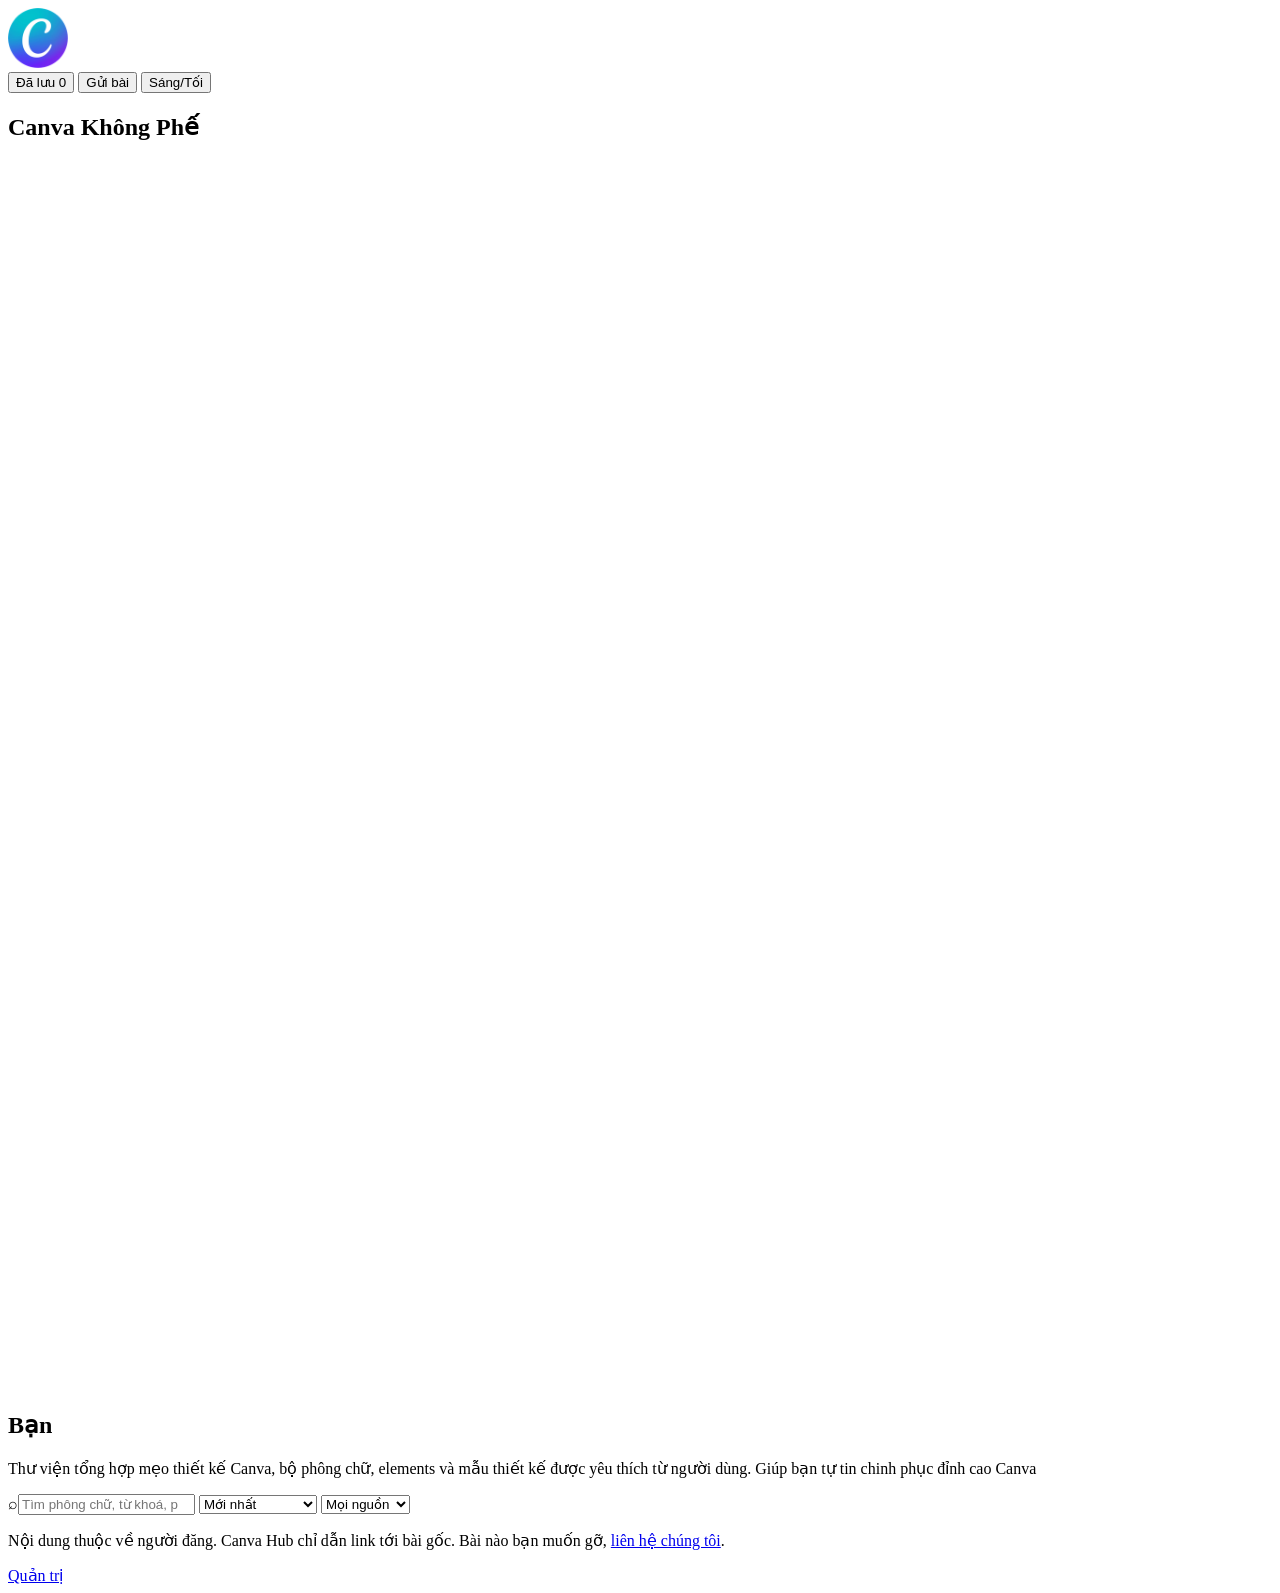
==== commit 97946847: "Add files via upload" ====
--- a/index.html
+++ b/index.html
@@ -1,243 +1,23 @@
-<!doctype html><html><head><meta charset=utf8><meta name=viewport content="width=device-width,initial-scale=1,viewport-fit=cover"><style>:root{color-scheme:light;box-sizing:border-box;padding-top:env(safe-area-inset-top,0px);padding-bottom:env(safe-area-inset-bottom,0px)}html{scroll-padding-top:env(safe-area-inset-top,0px)}body{margin:0;padding:0;font:14px -apple-system,BlinkMacSystemFont,sans-serif;background:#fff;color:#000}img{max-width:100%}[hidden]:not([hidden=until-found i]){display:none!important}</style></head><body>
+<!doctype html>
+<html lang="vi">
+<head>
+<meta charset="utf-8">
+<meta name="viewport" content="width=device-width,initial-scale=1,viewport-fit=cover">
 <title>Canva Hub</title>
-<meta name="claude:viewport-fit-sides" content="cover">
+<meta name="description" content="Phông chữ, từ khoá Elements, template và video mẹo Canva do cộng đồng chia sẻ trên Threads, TikTok. Bấm vào thumbnail để mở bài gốc.">
+<meta property="og:title" content="Canva Hub">
+<meta property="og:description" content="Học Canva từ người dùng thật: phông chữ, từ khoá Elements, template và video mẹo.">
+<link rel="icon" type="image/png" href="[data-uri]">
 <link rel="stylesheet" href="https://fonts.googleapis.com/css2?family=Figtree:wght@400;500;600&display=swap">
-<style>
-/* Layout: sticky toolbar (search + label chips) over a Pinterest-style masonry of UGC thumbnails; each card opens the original post. Admins also get a review queue. */
-:root{
-  --bg:#f5f4fb; --surface:#ffffff; --ink:#17142b; --muted:#6b6785; --line:#e1deef;
-  --accent:#6a3df0; --accent-ink:#ffffff; --teal:#00a6b2; --danger:#c62a47;
-  --threads:#17142b; --tiktok:#e11d62; --canvaq:#0e9aa7;
-  --f-display:"Bricolage Grotesque","Segoe UI",system-ui,sans-serif;
-  --f-body:"Figtree","Segoe UI",system-ui,sans-serif;
-  --radius:18px;
-}
-@media (prefers-color-scheme:dark){:root:not([data-theme="light"]){
-  --bg:#100e1c; --surface:#1b1830; --ink:#f1eefc; --muted:#9a95b8; --line:#2c2848;
-  --accent:#9b7dff; --accent-ink:#100e1c; --teal:#3cd0da; --danger:#ff7a93; --threads:#f1eefc; --tiktok:#ff5c93; --canvaq:#3cd0da; color-scheme:dark}}
-:root[data-theme="dark"]{
-  --bg:#100e1c; --surface:#1b1830; --ink:#f1eefc; --muted:#9a95b8; --line:#2c2848;
-  --accent:#9b7dff; --accent-ink:#100e1c; --teal:#3cd0da; --danger:#ff7a93; --threads:#f1eefc; --tiktok:#ff5c93; --canvaq:#3cd0da; color-scheme:dark}
-
-*{box-sizing:border-box}
-body{background:var(--bg);color:var(--ink);font-family:var(--f-body);font-size:15px;line-height:1.45;
-  padding-inline:max(16px,env(safe-area-inset-left,0px)) max(16px,env(safe-area-inset-right,0px));padding-block:0 56px}
-body::before{content:"";position:fixed;inset:0 0 auto;height:env(safe-area-inset-top,0px);z-index:30;background:var(--bg)}
-.wrap{max-width:1280px;margin:0 auto}
-a{color:inherit}
-button,input,select,textarea{font:inherit;color:inherit}
-:focus-visible{outline:3px solid var(--accent);outline-offset:2px}
-
-header.top{padding-block:28px 8px;display:flex;flex-wrap:wrap;gap:12px 32px;align-items:flex-end;justify-content:space-between}
-.brand{min-width:0}
-.brand h1{font:800 clamp(28px,5vw,44px)/1.05 var(--f-display);letter-spacing:-.02em;margin:0;text-wrap:balance}
-.brand h1 span{color:var(--accent)}
-.brand p{margin:8px 0 0;color:var(--muted);max-width:56ch}
-.top-actions{display:flex;gap:8px;flex-wrap:wrap}
-.btn{border:1px solid var(--line);background:var(--surface);border-radius:999px;padding:9px 16px;cursor:pointer;font-weight:600}
-.btn:hover{border-color:var(--accent)}
-.btn.primary{background:var(--accent);color:var(--accent-ink);border-color:var(--accent)}
-.btn.danger{color:var(--danger);border-color:var(--danger)}
-.btn.sm{padding:6px 12px;font-size:13px}
-.btn .n{font-variant-numeric:tabular-nums;margin-left:4px}
-.btn .n.alert{background:var(--danger);color:#fff;border-radius:999px;padding:1px 8px}
-.notice{margin:14px 0 0;font-size:13px;color:var(--muted);border:1px dashed var(--line);border-radius:12px;padding:8px 12px;display:flex;gap:10px;flex-wrap:wrap;align-items:center;justify-content:space-between}
-
-.toolbar{position:sticky;top:env(safe-area-inset-top,0px);z-index:20;background:var(--bg);padding-block:14px 12px;display:grid;gap:10px}
-.row{display:flex;gap:8px;flex-wrap:wrap;align-items:center}
-.search{flex:1 1 260px;min-width:0;display:flex;align-items:center;gap:8px;background:var(--surface);border:1px solid var(--line);border-radius:999px;padding:0 16px}
-.search input{border:0;background:none;outline:0;padding:11px 0;width:100%;min-width:0}
-.search:focus-within{border-color:var(--accent)}
-select{background:var(--surface);border:1px solid var(--line);border-radius:999px;padding:10px 14px}
-.chips{display:flex;gap:8px;overflow-x:auto;padding-bottom:2px;scrollbar-width:none}
-.chips::-webkit-scrollbar{display:none}
-.chip{flex:none;border:1px solid var(--line);background:var(--surface);border-radius:999px;padding:8px 16px;cursor:pointer;font-weight:600;white-space:nowrap}
-.chip small{color:var(--muted);font-weight:500;margin-left:6px;font-variant-numeric:tabular-nums}
-.chip[aria-pressed="true"]{background:var(--ink);color:var(--bg);border-color:var(--ink)}
-.chip[aria-pressed="true"] small{color:inherit;opacity:.7}
-
-.grid{columns:5 210px;column-gap:16px;margin-top:8px}
-.card{break-inside:avoid;margin:0 0 16px;position:relative;display:block}
-.card>a{display:block;text-decoration:none;border-radius:var(--radius);overflow:hidden}
-.thumb{position:relative;border-radius:var(--radius);overflow:hidden;width:100%;display:flex;flex-direction:column;justify-content:center;align-items:center;padding:14px;isolation:isolate}
-.thumb img{position:absolute;inset:0;width:100%;height:100%;object-fit:cover;z-index:-1}
-.go{position:absolute;inset:auto 0 0 0;padding:34px 14px 12px;color:#fff;font-weight:600;font-size:13px;background:linear-gradient(transparent,rgba(10,8,25,.78));opacity:0;transition:opacity .15s;z-index:2}
-.card:hover .go,.card>a:focus-visible .go{opacity:1}
-@media (hover:none){.go{opacity:1;padding-top:26px}}
-.meta{padding:10px 4px 0}
-.meta h3{margin:0;font-size:14px;font-weight:600;line-height:1.3;text-wrap:balance}
-.by{display:flex;gap:8px;align-items:center;margin-top:6px;font-size:12.5px;color:var(--muted);min-width:0}
-.by .who{overflow:hidden;text-overflow:ellipsis;white-space:nowrap;flex:1;min-width:0}
-.src{flex:none;font-size:11px;font-weight:700;letter-spacing:.04em;text-transform:uppercase;padding:2px 8px;border-radius:999px;border:1px solid currentColor}
-.src.threads{color:var(--threads)} .src.tiktok{color:var(--tiktok)} .src.canva{color:var(--canvaq)}
-.save{position:absolute;top:10px;right:10px;z-index:3;width:36px;height:36px;border-radius:50%;border:0;background:rgba(255,255,255,.92);color:#17142b;cursor:pointer;display:grid;place-items:center;opacity:0;transition:opacity .15s}
-.card:hover .save,.save:focus-visible,.save[aria-pressed="true"]{opacity:1}
-@media (hover:none){.save{opacity:1}}
-.save[aria-pressed="true"]{background:var(--accent);color:#fff}
-.tag{position:absolute;top:10px;left:10px;z-index:3;font-size:11px;font-weight:700;background:rgba(255,255,255,.92);color:#17142b;border-radius:999px;padding:3px 10px}
-.del{flex:none;border:0;background:none;color:var(--danger);font-size:12px;font-weight:600;cursor:pointer;padding:2px 4px}
-
-/* thumbnail styles per label */
-.t-font{background:var(--bgc);color:var(--fgc);text-align:center;gap:6px}
-.t-font .aa{font-size:76px;line-height:1}
-.t-font .sample{font-size:22px;line-height:1.15;overflow-wrap:anywhere}
-.t-font .fn{font:600 11px var(--f-body);letter-spacing:.08em;text-transform:uppercase;opacity:.65;margin-top:8px}
-.t-el{background:var(--bgc);gap:14px;color:#17142b}
-.kbar{width:100%;background:#fff;border-radius:999px;padding:10px 14px;font-weight:600;font-size:14px;box-shadow:0 2px 10px rgba(30,20,80,.12);display:flex;gap:8px;align-items:center;min-width:0}
-.kbar span{overflow:hidden;text-overflow:ellipsis;white-space:nowrap}
-.shapes{display:flex;gap:8px;flex-wrap:wrap;justify-content:center}
-.shapes i{display:block;width:44px;height:44px;background:var(--c)}
-.shapes i:nth-child(3n+1){border-radius:50%}
-.shapes i:nth-child(3n+2){border-radius:14px 14px 14px 2px}
-.shapes i:nth-child(3n){clip-path:polygon(50% 0,100% 100%,0 100%)}
-.t-tpl{background:linear-gradient(160deg,var(--c1),var(--c2));align-items:stretch;justify-content:flex-end;color:#fff;padding:18px}
-.t-tpl .ttl{font-family:"Playfair Display",serif;font-weight:700;font-size:26px;line-height:1.05;text-wrap:balance;overflow-wrap:anywhere}
-.t-tpl .ln{height:6px;border-radius:3px;background:rgba(255,255,255,.55);margin-top:8px;width:70%}
-.t-tpl .ln+.ln{width:48%}
-.t-tpl .blob{position:absolute;top:-30px;right:-30px;width:120px;height:120px;border-radius:50%;background:rgba(255,255,255,.2);z-index:-1}
-.t-vid{background:linear-gradient(170deg,#2b1f63,#0d0a20);color:#fff;gap:12px}
-.play{width:54px;height:54px;border-radius:50%;background:rgba(255,255,255,.18);display:grid;place-items:center;backdrop-filter:blur(4px)}
-.play:after{content:"";border-left:16px solid #fff;border-block:10px solid transparent;margin-left:4px}
-.t-vid .cap{font:800 19px/1.15 var(--f-display);text-align:center;text-wrap:balance;overflow-wrap:anywhere}
-.thumb .play.ovl{position:absolute;inset:0;margin:auto;background:rgba(15,10,40,.5);z-index:1}
-.dur{position:absolute;bottom:10px;left:12px;font-size:11px;font-weight:700;background:rgba(0,0,0,.5);border-radius:6px;padding:2px 6px;font-variant-numeric:tabular-nums}
-
-.empty{text-align:center;padding:64px 16px;color:var(--muted)}
-.empty b{display:block;font:800 22px var(--f-display);color:var(--ink);margin-bottom:6px}
-
-dialog{border:1px solid var(--line);border-radius:22px;background:var(--surface);color:var(--ink);padding:0;width:min(520px,calc(100vw - 32px));max-height:calc(100dvh - 32px)}
-dialog::backdrop{background:rgba(10,8,25,.55)}
-.dlg{padding:22px;display:grid;gap:14px}
-.dlg h2{font:800 22px var(--f-display);margin:0}
-.dlg label{display:grid;gap:6px;font-weight:600;font-size:13px}
-.dlg input,.dlg select,.dlg textarea{background:var(--bg);border:1px solid var(--line);border-radius:12px;padding:10px 12px;font-weight:400;width:100%}
-.dlg textarea{min-height:150px;resize:vertical;font-family:ui-monospace,Menlo,Consolas,monospace;font-size:13px}
-.hint{font-size:12px;color:var(--muted);font-weight:400}
-.form-row{display:flex;gap:8px;justify-content:flex-end;flex-wrap:wrap}
-.queue{display:grid;gap:12px;max-height:60dvh;overflow:auto}
-.q-item{display:grid;grid-template-columns:72px 1fr;gap:12px;align-items:start;border:1px solid var(--line);border-radius:14px;padding:10px}
-.q-item .mini{width:72px;border-radius:10px;overflow:hidden;font-size:9px}
-.q-item .mini .thumb{padding:6px;border-radius:10px}
-.q-item .mini .aa{font-size:26px}.q-item .mini .sample,.q-item .mini .fn,.q-item .mini .cap,.q-item .mini .ttl,.q-item .mini .kbar,.q-item .mini .shapes{display:none}
-.q-body{min-width:0;display:grid;gap:4px}
-.q-body b{overflow-wrap:anywhere}
-.q-body a{color:var(--accent);font-size:13px;overflow-wrap:anywhere}
-.q-actions{display:flex;gap:8px;margin-top:4px;flex-wrap:wrap}
-.urlrow{display:flex;gap:8px}
-.urlrow input{flex:1;min-width:0}
-.pv{display:flex;gap:10px;align-items:center;font-size:12px;color:var(--muted);font-weight:400}
-.pv img{width:56px;height:56px;object-fit:cover;border-radius:10px;border:1px solid var(--line)}
-.badge{flex:none;font-size:11px;font-weight:700;color:var(--danger);border:1px solid var(--danger);border-radius:999px;padding:1px 8px}
-.del.edit{color:var(--accent)}
-.mx{display:flex;gap:14px;margin-top:6px;font-size:12px;color:var(--muted);font-variant-numeric:tabular-nums;flex-wrap:wrap}
-.mx span{display:inline-flex;gap:5px;align-items:center}
-.mx b{color:var(--ink);font-weight:600}
-fieldset.mxset{border:0;padding:0;margin:0;display:grid;gap:8px}
-fieldset.mxset legend{font-weight:600;font-size:13px;padding:0;margin-bottom:6px}
-.mxgrid{display:grid;grid-template-columns:repeat(3,minmax(0,1fr));gap:8px}
-.admbar{position:absolute;top:44px;left:10px;z-index:4;display:grid;gap:6px;justify-items:start}
-.admbar button{background:#17142b;color:#fff;border:1px solid rgba(255,255,255,.35);border-radius:999px;padding:4px 12px;font-size:12px;font-weight:600;cursor:pointer}
-.admbar button:hover{background:var(--accent);border-color:var(--accent)}
-.admbar .rm{background:#c62a47;border-color:#c62a47}
-button.badge{background:none;cursor:pointer}
-button.badge:hover{background:var(--danger);color:#fff}
-.toast{position:fixed;left:50%;transform:translateX(-50%);bottom:max(20px,env(safe-area-inset-bottom,0px));background:var(--ink);color:var(--bg);padding:10px 18px;border-radius:999px;font-weight:600;z-index:60;max-width:calc(100vw - 32px)}
-@media (prefers-reduced-motion:reduce){*{transition:none!important}}
-
-/* ===== Lớp thương hiệu Canva =====
-   Gradient lõi: Canva Turq #00C4CC, Canva Blue #009BCC, Canva Dark Turq #5A32FA, Canva Purple #7D2AE8.
-   Chữ trắng chỉ đặt trên vùng gradient tối (từ #009BCC trở đi cho chữ lớn, #5A32FA trở đi cho chữ nhỏ).
-   Canva Sans không có trên Google Fonts: dùng Figtree làm phông thay thế. Khi có tệp phông Canva Sans
-   được cấp phép, thêm @font-face tên "Canva Sans" và "Canva Sans Display", giao diện sẽ tự dùng. */
-:root{
-  --g-turq:#00c4cc; --g-blue:#009bcc; --g-dturq:#5a32fa; --g-purple:#7d2ae8;
-  --bg:#ffffff; --surface:#ffffff; --surface-2:#f3f4f8; --ink:#0e1318; --muted:#586070; --line:#e3e6ec;
-  --accent:#5a32fa; --accent-ink:#ffffff; --danger:#c62a47;
-  --threads:#0e1318; --tiktok:#0e1318; --canvaq:#0e1318;
-  --grad-core:radial-gradient(farthest-corner at 100% 0%,#00c4cc 0%,#009bcc 12%,#5a32fa 46%,#7d2ae8 100%);
-  --grad-ui:linear-gradient(135deg,#5a32fa,#7d2ae8);
-  --grad-ring:linear-gradient(135deg,#00c4cc,#009bcc 35%,#5a32fa 70%,#7d2ae8);
-  --f-display:"Canva Sans Display","Canva Sans","Figtree","Segoe UI",system-ui,sans-serif;
-  --f-body:"Canva Sans","Figtree","Segoe UI",system-ui,sans-serif;
-  --radius:24px; --panel:30px;
-  color-scheme:light;
-}
-@media (prefers-color-scheme:dark){:root:not([data-theme="light"]){
-  --bg:#0e1318; --surface:#161c24; --surface-2:#1e2530; --ink:#f4f6f9; --muted:#a3acba; --line:#29313c;
-  --accent:#a48cff; --accent-ink:#0e1318; --danger:#ff7a93; --threads:#f4f6f9; --tiktok:#f4f6f9; --canvaq:#f4f6f9; color-scheme:dark}}
-:root[data-theme="dark"]{
-  --bg:#0e1318; --surface:#161c24; --surface-2:#1e2530; --ink:#f4f6f9; --muted:#a3acba; --line:#29313c;
-  --accent:#a48cff; --accent-ink:#0e1318; --danger:#ff7a93; --threads:#f4f6f9; --tiktok:#f4f6f9; --canvaq:#f4f6f9; color-scheme:dark}
-
-[hidden]{display:none!important}
-body{font-family:var(--f-body);line-height:1.25}
-h1,h2,.empty b,.dlg h2,.panel h2{font-family:var(--f-display);font-weight:400;letter-spacing:-.03em;line-height:1}
-.dlg h2{font-size:30px}
-.empty b{font-size:28px}
-
-/* khung trên cùng: logo ở góc trên bên trái, chừa khoảng trống 0,5 chiều cao logo */
-.topbar{display:flex;flex-wrap:wrap;gap:30px;align-items:center;justify-content:space-between;padding-block:24px 0}
-.logo{display:block;flex:none;width:60px;height:60px;border-radius:50%}
-.logo img{display:block;width:60px;height:60px}
-
-/* hero: panel bo 30px, khoảng đệm 45px, gradient lõi, chữ trắng ở vùng tối */
-.hero{position:relative;margin-top:30px;padding:45px;border-radius:var(--panel);background:var(--grad-core);color:#fff;overflow:hidden;display:grid;gap:34px}
-.hero h1{margin:0;font-size:clamp(46px,9vw,104px);text-wrap:balance}
-.hero p{margin:0;max-width:62ch;font-size:clamp(16px,1.6vw,19px);line-height:1.3}
-.hero .sel{position:relative;display:inline-block;padding:.12em .14em .02em;margin:-.12em -.14em -.02em;border:2px solid #fff;border-radius:8px}
-.hero .sel::before,.hero .sel::after{content:"";position:absolute;width:11px;height:11px;background:#fff;border:2px solid #5a32fa;border-radius:2px}
-.hero .sel::before{top:-7px;left:-7px}
-.hero .sel::after{bottom:-7px;right:-7px}
-.hero .cursor{position:absolute;right:-4px;bottom:-30px;display:flex;align-items:flex-start;gap:0;pointer-events:none}
-.hero .cursor svg{display:block;width:22px;height:22px;filter:drop-shadow(0 1px 2px rgba(0,0,0,.25))}
-.hero .cursor b{margin:14px 0 0 -4px;padding:3px 9px;border-radius:6px;background:#fff;color:#5a32fa;font:600 12px/1.2 var(--f-body)}
-@media (max-width:560px){.hero{padding:24px;gap:44px}}
-
-/* nút: viền gradient, nút chính tô gradient */
-.btn{border:2px solid transparent;background:linear-gradient(var(--surface),var(--surface)) padding-box,var(--grad-ring) border-box;color:var(--ink);padding:8px 18px;text-decoration:none}
-.btn:hover{border-color:transparent;background:linear-gradient(var(--surface-2),var(--surface-2)) padding-box,var(--grad-ring) border-box}
-.btn.primary{background:var(--grad-ui);color:#fff;border-color:transparent}
-.btn.primary:hover{filter:brightness(1.1)}
-.btn.danger{color:var(--danger);background:linear-gradient(var(--surface),var(--surface)) padding-box,linear-gradient(var(--danger),var(--danger)) border-box}
-.btn.sm{padding:5px 13px}
-
-/* thanh công cụ */
-.toolbar{background:var(--bg)}
-.search{background:var(--surface-2);border:2px solid transparent}
-.search:focus-within{background:linear-gradient(var(--surface),var(--surface)) padding-box,var(--grad-ring) border-box}
-select{background:var(--surface-2);border:2px solid transparent;color:var(--ink)}
-.chip{background:var(--surface-2);border:2px solid transparent;color:var(--ink)}
-.chip:hover{background:linear-gradient(var(--surface),var(--surface)) padding-box,var(--grad-ring) border-box}
-.chip[aria-pressed="true"]{background:var(--grad-ui);color:#fff;border-color:transparent}
-.chip[aria-pressed="true"] small{opacity:.85}
-
-/* thẻ */
-.card>a,.thumb{border-radius:var(--radius)}
-.src{text-transform:none;letter-spacing:0;font-weight:600;font-size:11.5px;color:var(--ink)}
-.src.threads,.src.tiktok,.src.canva{color:var(--ink)}
-.save[aria-pressed="true"]{background:var(--grad-ui);color:#fff}
-.t-font .fn{text-transform:none;letter-spacing:0}
-.t-tpl .ttl{font-family:var(--f-body);font-weight:600}
-.t-vid{background:linear-gradient(160deg,#5a32fa,#7d2ae8)}
-.t-vid .cap{font-family:var(--f-display);font-weight:400;font-size:22px;letter-spacing:-.03em;line-height:1.05}
-
-/* hộp thoại, thông báo */
-dialog{border-radius:var(--panel)}
-.notice{background:var(--surface-2);border:0;border-radius:16px}
-.admbar button{background:#0e1318}
-.admbar button:hover{background:var(--grad-ui);border-color:transparent}
-.toast{background:var(--ink);color:var(--bg)}
-</style>
-
-<div class="wrap">
+<link rel="stylesheet" href="styles.css">
+</head>
+<body>
+<div class="wrap" id="publicView">
   <header class="topbar">
-    <span class="logo"><img src="[data-uri]" alt="Canva" width="60" height="60"></span>
+    <a class="logo" href="#" aria-label="Canva Hub"><img src="[data-uri]" alt="Canva" width="60" height="60"></a>
     <div class="top-actions">
       <button class="btn" id="savedBtn" type="button" aria-pressed="false">Đã lưu <span class="n" id="savedCount">0</span></button>
-      <button class="btn" id="queueBtn" type="button" hidden>Hàng chờ duyệt <span class="n" id="queueCount">0</span></button>
-      <button class="btn" id="bulkBtn" type="button" hidden>Nhập hàng loạt</button>
-      <button class="btn" id="enrichBtn" type="button" hidden>Tự lấy ảnh</button>
-      <button class="btn primary" id="addBtn" type="button">Gửi bài</button>
+      <button class="btn primary" id="submitBtn" type="button">Gửi bài</button>
       <button class="btn" id="themeBtn" type="button" aria-label="Đổi giao diện sáng tối">Sáng/Tối</button>
     </div>
   </header>
@@ -245,7 +25,7 @@
     <h1 id="heroTitle">Canva <span class="sel">Không Phế<span class="cursor" aria-hidden="true"><svg viewBox="0 0 24 24"><path d="M4 3l16 7-7 2.5L10.5 20z" fill="#fff"/></svg><b>Bạn</b></span></span></h1>
     <p>Thư viện tổng hợp mẹo thiết kế Canva, bộ phông chữ, elements và mẫu thiết kế được yêu thích từ người dùng. Giúp bạn tự tin chinh phục đỉnh cao Canva</p>
   </section>
-  <div class="notice" id="notice" hidden></div>
+  <div class="notice" id="demoNotice" hidden>Chế độ demo: dữ liệu mẫu, không được lưu. Điền Supabase vào <code>web/config.js</code> để chạy thật.</div>
 
   <div class="toolbar">
     <div class="row">
@@ -257,24 +37,80 @@
   </div>
 
   <main><div class="grid" id="grid"></div><div class="empty" id="empty" hidden></div></main>
+
+  <footer class="foot">
+    <p>Nội dung thuộc về người đăng. Canva Hub chỉ dẫn link tới bài gốc. Bài nào bạn muốn gỡ, <a id="reportLink" href="#">liên hệ chúng tôi</a>.</p>
+    <a class="adm-link" href="#admin">Quản trị</a>
+  </footer>
 </div>
 
-<input type="file" id="quickImg" accept="image/*" hidden>
-<dialog id="dlg">
-  <form class="dlg" id="form" method="dialog">
-    <h2 id="f-h">Gửi bài</h2>
-    <p class="hint" id="f-sub"></p>
-    <label for="f-url">Link bài viết, video hoặc template
-      <span class="urlrow"><input id="f-url" type="url" required placeholder="https://www.threads.net/… hoặc tiktok.com/… hoặc canva.com/…"><button type="button" class="btn sm" id="f-fetch" hidden>Lấy từ link</button></span>
-      <span class="hint" id="f-detect">Nguồn sẽ tự nhận diện từ link.</span>
-      <span class="hint" id="f-status" role="status" hidden></span>
-      <span class="pv" id="f-pv" hidden><img id="f-pvimg" alt=""><span>Ảnh lấy từ bài. Tải ảnh khác bên dưới nếu muốn thay.</span></span></label>
-    <label for="f-title">Tiêu đề<input id="f-title" required maxlength="90" placeholder="VD: 5 phông chữ serif cho poster cổ điển"></label>
-    <label for="f-label">Nhãn<select id="f-label"></select></label>
-    <label for="f-by">Người sáng tạo<input id="f-by" maxlength="40" placeholder="@tên_người_dùng"></label>
-    <label for="f-detail">Tên phông chữ hoặc từ khoá<input id="f-detail" maxlength="40" placeholder="VD: Playfair Display"></label>
-    <label for="f-img">Ảnh thumbnail (tuỳ chọn)<input id="f-img" type="file" accept="image/*"><span class="hint">Chọn tệp hoặc dán ảnh bằng Ctrl/Cmd+V khi form đang mở. Nếu bỏ trống, Hub giữ ảnh hiện có hoặc tạo thumbnail theo nhãn.</span></label>
-    <fieldset class="mxset" id="f-metrics" hidden><legend>Số liệu của bài (tuỳ chọn)</legend>
+<div class="wrap" id="adminView" hidden>
+  <header class="top">
+    <div class="brand"><h1>Quản trị<span>.</span></h1><p id="adminWho"></p></div>
+    <div class="top-actions">
+      <a class="btn" href="#">Xem trang công khai</a>
+      <button class="btn" id="signOutBtn" type="button" hidden>Đăng xuất</button>
+    </div>
+  </header>
+
+  <section id="loginBox" class="panel" hidden>
+    <h2>Đăng nhập quản trị</h2>
+    <p class="hint">Nhập email quản trị. Hub gửi một link đăng nhập về hộp thư của bạn.</p>
+    <form id="loginForm" class="login">
+      <input id="loginEmail" type="email" required placeholder="email@congty.com" autocomplete="email" aria-label="Email quản trị">
+      <button class="btn primary" type="submit" id="loginBtn">Gửi link đăng nhập</button>
+    </form>
+    <p class="hint" id="loginMsg" role="status"></p>
+  </section>
+
+  <section id="denied" class="panel" hidden>
+    <h2>Tài khoản này chưa có quyền quản trị</h2>
+    <p class="hint">Thêm email này vào bảng <code>admins</code> trong Supabase, rồi tải lại trang.</p>
+  </section>
+
+  <section id="adminPanel" hidden>
+    <div class="admin-tabs" role="tablist" id="adminTabs"></div>
+    <div class="admin-actions">
+      <button class="btn" id="importBtn" type="button">Nhập hàng loạt</button>
+      <button class="btn" id="enrichAllBtn" type="button">Bổ sung ảnh và tiêu đề cho tất cả</button>
+      <button class="btn primary" id="approveAllBtn" type="button">Duyệt tất cả</button>
+      <span class="hint" id="adminProgress" role="status"></span>
+    </div>
+    <div id="adminList" class="alist"></div>
+  </section>
+</div>
+
+<dialog id="submitDlg">
+  <form class="dlg" id="submitForm" method="dialog">
+    <h2>Gửi bài</h2>
+    <p class="hint">Dán link bài Threads, video TikTok hoặc template Canva mà bạn thấy hay. Bài sẽ hiện trên Hub sau khi được duyệt.</p>
+    <label for="s-url">Link bài
+      <input id="s-url" type="url" required placeholder="https://www.threads.com/… hoặc tiktok.com/… hoặc canva.com/…" autocomplete="off">
+      <span class="hint" id="s-detect">Hỗ trợ Threads, TikTok và Canva.</span></label>
+    <label for="s-label">Nhãn
+      <select id="s-label"></select></label>
+    <label for="s-note">Ghi chú (tuỳ chọn)
+      <input id="s-note" maxlength="300" placeholder="VD: 5 phông serif cho poster cổ điển" autocomplete="off"></label>
+    <input class="hp" id="s-hp" name="website" type="text" tabindex="-1" autocomplete="off" aria-hidden="true">
+    <div id="ts-box"></div>
+    <p class="hint">Chỉ gửi link công khai. Hub lưu link, ghi chú và mã băm của địa chỉ IP để chống spam. Hub không thu thập tên hay email của bạn.</p>
+    <p class="hint err" id="s-msg" role="status"></p>
+    <div class="form-row"><button type="button" class="btn" data-close>Đóng</button><button class="btn primary" type="submit" id="s-submit">Gửi để duyệt</button></div>
+  </form>
+</dialog>
+
+<dialog id="editDlg">
+  <form class="dlg" id="editForm" method="dialog">
+    <h2>Sửa bài</h2>
+    <p class="hint" id="e-url"></p>
+    <label for="e-title">Tiêu đề<input id="e-title" maxlength="120"></label>
+    <div class="two">
+      <label for="e-label">Nhãn<select id="e-label"></select></label>
+      <label for="e-status">Trạng thái<select id="e-status"><option value="pending">Chờ duyệt</option><option value="published">Đã đăng</option><option value="rejected">Từ chối</option></select></label>
+    </div>
+    <label for="e-by">Người tạo<input id="e-by" maxlength="60" placeholder="@tên_người_dùng"></label>
+    <label for="e-detail">Tên phông chữ hoặc từ khoá<input id="e-detail" maxlength="60"></label>
+    <fieldset class="mxset"><legend>Số liệu của bài</legend>
       <div class="mxgrid">
         <label for="m-views">Lượt xem<input id="m-views" type="number" min="0" inputmode="numeric"></label>
         <label for="m-likes">Like<input id="m-likes" type="number" min="0" inputmode="numeric"></label>
@@ -285,611 +121,31 @@
       </div>
       <span class="hint">Tương tác trên thẻ = like + comment + save + repost + share.</span>
     </fieldset>
-    <div class="form-row"><button type="button" class="btn" data-close>Huỷ</button><button class="btn primary" type="submit" id="f-submit">Gửi bài</button></div>
+    <label for="e-img">Thumbnail
+      <span class="pv" id="e-pv" hidden><img id="e-pvimg" alt=""><span>Ảnh hiện tại. Chọn hoặc dán (Ctrl/Cmd+V) ảnh mới để thay.</span></span>
+      <input id="e-img" type="file" accept="image/*"></label>
+    <p class="hint err" id="e-msg" role="status"></p>
+    <div class="form-row"><button type="button" class="btn" data-close>Huỷ</button><button class="btn primary" type="submit" id="e-submit">Lưu</button></div>
   </form>
 </dialog>
 
-<dialog id="qdlg">
-  <div class="dlg">
-    <h2>Hàng chờ duyệt</h2>
-    <div class="queue" id="queueList"></div>
-    <div class="form-row"><button type="button" class="btn" data-close>Đóng</button></div>
-  </div>
-</dialog>
-
-<dialog id="bdlg">
-  <form class="dlg" id="bform" method="dialog">
+<dialog id="importDlg">
+  <form class="dlg" id="importForm" method="dialog">
     <h2>Nhập hàng loạt</h2>
-    <label for="b-text">Mỗi dòng một bài
-      <textarea id="b-text" placeholder="https://www.threads.net/@user/post/abc | font | 5 phông serif cho poster | @user | Playfair Display
-https://www.tiktok.com/@user/video/123 | video | Mẹo căn chỉnh nhanh | @user
-https://www.canva.com/design/... | template | Menu quán cà phê"></textarea>
-      <span class="hint">Định dạng: link | nhãn | tiêu đề | người sáng tạo | tên font hoặc từ khoá. Nhãn là font, element, template hoặc video. Chỉ link là bắt buộc. Tối đa 200 dòng.</span></label>
-    <div class="form-row"><button type="button" class="btn" data-close>Huỷ</button><button class="btn primary" type="submit" id="b-submit">Đăng lên Hub</button></div>
+    <label for="i-text">Mỗi dòng một bài
+      <textarea id="i-text" placeholder="https://www.threads.com/@user/post/abc | font | 5 phông serif cho poster | @user | Playfair Display
+https://vt.tiktok.com/ZSb8xFEfm/
+https://www.canva.com/templates/?query=menu | template | Menu quán cà phê"></textarea>
+      <span class="hint">Định dạng: link | nhãn | tiêu đề | người tạo | font hoặc từ khoá. Chỉ link là bắt buộc. Bài vào tab Chờ duyệt, link trùng được bỏ qua. Tối đa 200 dòng.</span></label>
+    <p class="hint err" id="i-msg" role="status"></p>
+    <div class="form-row"><button type="button" class="btn" data-close>Huỷ</button><button class="btn primary" type="submit" id="i-submit">Thêm vào hàng chờ</button></div>
   </form>
 </dialog>
 
-<script>
-const LABELS=[
-  {id:"font",name:"Phông chữ"},
-  {id:"element",name:"Từ khoá Elements"},
-  {id:"template",name:"Templates đặc sắc"},
-  {id:"tutorial",name:"Video mẹo Canva"}
-];
-const LABEL_ALIAS={font:"font","phông":"font","phông chữ":"font",element:"element",elements:"element","từ khoá":"element",template:"template",templates:"template",video:"tutorial",tutorial:"tutorial","mẹo":"tutorial"};
-const SRC={threads:"Threads",tiktok:"TikTok",canva:"Canva"};
-const PALETTES=[
-  {bgc:"#f3e6d3",fgc:"#4a2a14",c1:"#8a6f5a",c2:"#d8c3a5",cols:["#c0764a","#e8b04a","#5b8a72"]},
-  {bgc:"#fde4ec",fgc:"#8a1c4a",c1:"#7e57c2",c2:"#f48fb1",cols:["#f06292","#ffd54f","#4dd0e1","#9575cd"]},
-  {bgc:"#e4e8ff",fgc:"#26307a",c1:"#0b3d4d",c2:"#1aa6b7",cols:["#3f51b5","#ff7043","#26a69a"]},
-  {bgc:"#e7f7ec",fgc:"#1f6b3a",c1:"#5b3a29",c2:"#c08552",cols:["#2e7d32","#ffb300","#8e24aa"]},
-  {bgc:"#17142b",fgc:"#ffe14d",c1:"#2b1f63",c2:"#d4568a",cols:["#ffe14d","#ff6f91","#7c4dff"]},
-  {bgc:"#e0f4f6",fgc:"#0b6b75",c1:"#0e6f7a",c2:"#7bdcb5",cols:["#00a6b2","#ff8a65","#7e57c2"]}
-];
-const $=s=>document.querySelector(s);
-const esc=s=>String(s??"").replace(/[&<>"']/g,c=>({"&":"&amp;","<":"&lt;",">":"&gt;",'"':"&quot;","'":"&#39;"}[c]));
-const labelName=id=>LABELS.find(l=>l.id===id)?.name||"";
-const detect=u=>/threads\.(net|com)/i.test(u)?"threads":/tiktok\.com/i.test(u)?"tiktok":/canva\.(com|link)/i.test(u)?"canva":null;
-const isHttp=u=>/^https?:\/\//i.test(u||"");
-const hash=s=>{let h=0;for(const c of String(s))h=(h*31+c.charCodeAt(0))>>>0;return h};
-const store={
-  get(k,d){try{const v=localStorage.getItem(k);return v?JSON.parse(v):d}catch(e){return d}},
-  set(k,v){try{localStorage.setItem(k,JSON.stringify(v))}catch(e){}}
-};
-
-let db=null,user=null,isAdmin=false,canWrite=null;
-let items=[],pending=[],loaded=false;
-let saved=new Set(store.get("hub.saved",[]));
-const state={label:"",q:"",plat:"",onlySaved:false,sort:"new"};
-let confirmDel=null;
-
-// ---- fonts: load a Google Font by name when a font item names one
-const fontsLoaded=new Set();
-function fontFamily(name){
-  if(!name||!/^[A-Za-z0-9 \-]{2,40}$/.test(name))return null;
-  if(!fontsLoaded.has(name)){
-    fontsLoaded.add(name);
-    const l=document.createElement("link");l.rel="stylesheet";
-    l.href="https://fonts.googleapis.com/css2?family="+encodeURIComponent(name).replace(/%20/g,"+")+"&display=swap";
-    document.head.append(l);
-  }
-  return `'${name}',var(--f-display)`;
-}
-
-// ---- thumbnails
-function thumb(it){
-  const style=`aspect-ratio:200/${Math.min(500,Math.max(140,+it.h||260))}`;
-  const p={...PALETTES[hash(it.title||it.url)%PALETTES.length],...Object.fromEntries(Object.entries(it).filter(([k])=>["bgc","fgc","c1","c2","cols"].includes(k)&&it[k]))};
-  if(typeof it.img==="string"&&it.img.startsWith("data:image/"))
-    return `<div class="thumb" style="${style}"><img src="${it.img}" alt="" loading="lazy">${it.label==="tutorial"?'<div class="play ovl"></div>':""}</div>`;
-  if(it.label==="font"){
-    const ff=fontFamily(it.detail)||"var(--f-display)";
-    return `<div class="thumb t-font" style="${style};--bgc:${esc(p.bgc)};--fgc:${esc(p.fgc)};font-family:${ff}"><div class="aa">Aa</div><div class="sample">${esc(it.sample||it.detail||it.title)}</div><div class="fn">${esc(it.detail||"")}</div></div>`;
-  }
-  if(it.label==="element"){
-    const cols=(p.cols||[]).map(c=>`<i style="--c:${esc(c)}"></i>`).join("");
-    return `<div class="thumb t-el" style="${style};--bgc:${esc(p.bgc)}"><div class="kbar"><span aria-hidden="true">⌕</span><span>${esc(it.detail||it.title)}</span></div><div class="shapes">${cols}</div></div>`;
-  }
-  if(it.label==="template"){
-    return `<div class="thumb t-tpl" style="${style};--c1:${esc(p.c1)};--c2:${esc(p.c2)}"><span class="blob"></span><div class="ttl">${esc(it.ttl||it.title)}</div><div class="ln"></div><div class="ln"></div></div>`;
-  }
-  return `<div class="thumb t-vid" style="${style}"><div class="play"></div><div class="cap">${esc(it.cap||it.title)}</div>${it.dur?`<span class="dur">${esc(it.dur)}</span>`:""}</div>`;
-}
-const SAVE_SVG='<svg width="16" height="16" viewBox="0 0 24 24" fill="currentColor" aria-hidden="true"><path d="M6 3h12a1 1 0 0 1 1 1v17l-7-4-7 4V4a1 1 0 0 1 1-1z"/></svg>';
-
-function card(it){
-  if(!isHttp(it.url))return "";
-  const on=saved.has(it.id),src=SRC[it.src]?it.src:(detect(it.url)||"canva");
-  const delBtn=isAdmin?`<div class="admbar"><button type="button" data-edit="${esc(it.id)}">Sửa</button><button type="button" data-img="${esc(it.id)}">Đổi ảnh</button><button type="button" class="rm" data-del="${esc(it.id)}">${confirmDel===it.id?"Chắc chắn xoá?":"Xoá"}</button></div>`:"";
-  const badge=it.needsReview?`<button type="button" class="badge" data-edit="${esc(it.id)}">Cần bổ sung · Sửa</button>`:"";
-  return `<article class="card">
-    <a href="${esc(it.url)}" target="_blank" rel="noopener noreferrer" aria-label="${esc(it.title)} (mở ${SRC[src]})">
-      ${thumb(it)}<span class="go">Mở trên ${SRC[src]} ↗</span>
-    </a>
-    <span class="tag">${labelName(it.label)}</span>${delBtn}
-    <button class="save" type="button" data-id="${esc(it.id)}" aria-pressed="${on}" aria-label="Lưu">${SAVE_SVG}</button>
-    <div class="meta"><h3>${esc(it.title)}</h3><div class="by"><span class="src ${src}">${SRC[src]}</span>${badge}<span class="who">${esc(it.by||"")}</span></div>${metrics(it)}</div>
-  </article>`;
-}
-
-// ---- metrics: views + total engagement (like + comment + save + repost + share)
-const PARTS=["likes","comments","saves","reposts","shares"];
-const num=v=>typeof v==="number"&&isFinite(v)&&v>=0?v:null;
-function engagement(it){
-  const e=num(it.engagement);if(e!==null)return e;
-  const ps=PARTS.map(k=>num(it[k])).filter(v=>v!==null);
-  return ps.length?ps.reduce((a,b)=>a+b,0):null;
-}
-function fmt(n){
-  if(n===null)return "—";
-  if(n>=1e6)return (n/1e6).toFixed(1).replace(/\.0$/,"")+"M";
-  if(n>=1e3)return (n/1e3).toFixed(n>=1e4?0:1).replace(/\.0$/,"")+"K";
-  return String(n);
-}
-const EYE='<svg width="14" height="14" viewBox="0 0 24 24" fill="none" stroke="currentColor" stroke-width="2" stroke-linecap="round" stroke-linejoin="round" aria-hidden="true"><path d="M2 12s3.6-7 10-7 10 7 10 7-3.6 7-10 7S2 12 2 12z"/><circle cx="12" cy="12" r="3"/></svg>';
-const HEART='<svg width="14" height="14" viewBox="0 0 24 24" fill="none" stroke="currentColor" stroke-width="2" stroke-linecap="round" stroke-linejoin="round" aria-hidden="true"><path d="M20.8 5.6a5.2 5.2 0 0 0-7.4 0L12 7l-1.4-1.4a5.2 5.2 0 0 0-7.4 7.4L12 21.8l8.8-8.8a5.2 5.2 0 0 0 0-7.4z"/></svg>';
-function metrics(it){
-  const v=num(it.views),e=engagement(it);
-  return `<div class="mx"><span title="Lượt xem">${EYE}<b>${fmt(v)}</b> xem</span><span title="Tương tác: like + comment + save + repost + share">${HEART}<b>${fmt(e)}</b> tương tác</span></div>`;
-}
-const SORTS={
-  new:(a,b)=>(b.createdAt||0)-(a.createdAt||0),
-  views:(a,b)=>(num(b.views)??-1)-(num(a.views)??-1),
-  eng:(a,b)=>(engagement(b)??-1)-(engagement(a)??-1)
-};
-
-// ---- filtering + render
-function filtered(skipLabel){
-  const q=state.q.trim().toLowerCase();
-  const out=items.filter(it=>
-    (isAdmin||!it.needsReview)&&
-    (skipLabel||!state.label||it.label===state.label)&&
-    (!state.plat||it.src===state.plat)&&
-    (!state.onlySaved||saved.has(it.id))&&
-    (!q||[it.title,it.detail,it.by,it.sample,it.cap,it.ttl,labelName(it.label)].join(" ").toLowerCase().includes(q)));
-  return out.sort(SORTS[state.sort]||SORTS.new);
-}
-function renderChips(){
-  const base=filtered(true);
-  const chips=[{id:"",name:"Tất cả",n:base.length},...LABELS.map(l=>({...l,n:base.filter(i=>i.label===l.id).length}))];
-  $("#chips").innerHTML=chips.map(c=>`<button class="chip" type="button" data-l="${c.id}" aria-pressed="${state.label===c.id}">${c.name}<small>${c.n}</small></button>`).join("");
-}
-function renderEmpty(list){
-  const e=$("#empty");
-  if(!db){e.hidden=false;e.innerHTML="<b>Không mở được dữ liệu</b>Đăng nhập claude.ai để xem nội dung của Hub.";return}
-  if(!loaded){e.hidden=false;e.innerHTML="<b>Đang tải…</b>";return}
-  if(list.length){e.hidden=true;return}
-  e.hidden=false;
-  if(!items.length)e.innerHTML=isAdmin
-    ?"<b>Hub chưa có bài nào</b>Bấm “Đăng bài” để thêm từng bài, hoặc “Nhập hàng loạt” để dán danh sách link."
-    :"<b>Hub chưa có bài nào</b>Nội dung sẽ xuất hiện khi được duyệt. Bạn có thể gửi bài bằng nút “Gửi bài”.";
-  else e.innerHTML="<b>Chưa có nội dung phù hợp</b>Thử bỏ bộ lọc hoặc đổi từ khoá tìm kiếm.";
-}
-function renderNotice(){
-  const n=$("#notice"),demo=items.filter(i=>i.demo).length;
-  if(isAdmin&&demo){
-    n.hidden=false;
-    n.innerHTML=`<span>${demo} bài mẫu đang hiện trên Hub. Link của chúng dẫn tới trang tìm kiếm, không phải bài thật.</span><button class="btn sm danger" type="button" id="clearDemo">Xoá bài mẫu</button>`;
-  }else n.hidden=true;
-}
-function render(){
-  const list=filtered();
-  $("#grid").innerHTML=list.map(card).join("");
-  renderEmpty(list);
-  renderNotice();
-  $("#savedCount").textContent=saved.size;
-  $("#savedBtn").setAttribute("aria-pressed",state.onlySaved);
-  $("#queueBtn").hidden=!isAdmin;$("#bulkBtn").hidden=!isAdmin;
-  const todo=items.filter(i=>!i.img&&!i.demo).length;
-  $("#enrichBtn").hidden=!isAdmin||(!todo&&!enriching);
-  if(!enriching)$("#enrichBtn").textContent=`Tự lấy ảnh (${todo})`;
-  $("#queueCount").textContent=pending.length;
-  $("#queueCount").classList.toggle("alert",pending.length>0);
-  $("#addBtn").textContent=isAdmin?"Đăng bài":"Gửi bài";
-  renderChips();
-  if($("#qdlg").open)renderQueue();
-}
-
-// ---- events
-$("#chips").addEventListener("click",e=>{const b=e.target.closest("[data-l]");if(!b)return;state.label=b.dataset.l;render()});
-$("#q").addEventListener("input",e=>{state.q=e.target.value;render()});
-$("#plat").addEventListener("change",e=>{state.plat=e.target.value;render()});
-$("#sort").addEventListener("change",e=>{state.sort=e.target.value;render()});
-$("#savedBtn").addEventListener("click",()=>{state.onlySaved=!state.onlySaved;render()});
-$("#themeBtn").addEventListener("click",()=>{
-  const r=document.documentElement;
-  const dark=r.dataset.theme?r.dataset.theme==="dark":matchMedia("(prefers-color-scheme:dark)").matches;
-  r.dataset.theme=dark?"light":"dark";
-});
-document.addEventListener("click",e=>{if(e.target.closest("[data-close]"))e.target.closest("dialog").close()});
-function toast(m){const t=document.createElement("div");t.className="toast";t.setAttribute("role","status");t.textContent=m;document.body.append(t);setTimeout(()=>t.remove(),2600)}
-const errMsg=e=>e&&e.code==="invalid_argument"?"Bạn chưa có quyền ghi dữ liệu. Nhờ chủ Hub cấp quyền Contributor.":e&&e.code==="quota_exceeded"?"Kho dữ liệu đã đầy.":"Có lỗi, thử lại sau ít phút.";
-
-$("#grid").addEventListener("click",async e=>{
-  const s=e.target.closest(".save");
-  if(s){
-    const id=s.dataset.id;saved.has(id)?saved.delete(id):saved.add(id);
-    store.set("hub.saved",[...saved]);
-    if(state.onlySaved)render();else{s.setAttribute("aria-pressed",saved.has(id));$("#savedCount").textContent=saved.size}
-    return;
-  }
-  const im=e.target.closest("[data-img]");
-  if(im&&isAdmin){imgTarget=im.dataset.img;$("#quickImg").value="";$("#quickImg").click();return}
-  const ed=e.target.closest("[data-edit]");
-  if(ed&&isAdmin){openForm(items.find(i=>i.id===ed.dataset.edit));return}
-  const d=e.target.closest("[data-del]");
-  if(d&&isAdmin){
-    const id=d.dataset.del;
-    if(confirmDel!==id){confirmDel=id;render();return}
-    confirmDel=null;
-    try{await db.doc("items/"+id).delete();toast("Đã xoá bài")}catch(err){toast(errMsg(err))}
-  }
-});
-// Đổi ảnh nhanh: chọn file từ thẻ, hoặc dán ảnh (Ctrl/Cmd+V) khi form đang mở.
-let imgTarget=null;
-$("#quickImg").addEventListener("change",async e=>{
-  const f=e.target.files[0];if(!f||!imgTarget||!isAdmin)return;
-  const r=await shrink(f);
-  if(!r){toast("Không đọc được ảnh này");return}
-  try{await db.doc("items/"+imgTarget).update({img:r.img,h:r.h});toast("Đã đổi ảnh")}catch(err){toast(errMsg(err))}
-});
-$("#dlg").addEventListener("paste",e=>{
-  const f=[...(e.clipboardData?.files||[])].find(x=>x.type.startsWith("image/"));
-  if(!f)return;
-  try{const dt=new DataTransfer();dt.items.add(f);$("#f-img").files=dt.files;toast("Đã dán ảnh")}catch(err){toast("Không dán được, hãy chọn ảnh bằng nút Chọn tệp")}
-});
-$("#notice").addEventListener("click",async e=>{
-  if(!e.target.closest("#clearDemo"))return;
-  const demo=items.filter(i=>i.demo);
-  try{for(const i of demo)await db.doc("items/"+i.id).delete();toast("Đã xoá bài mẫu")}catch(err){toast(errMsg(err))}
-});
-
-// ---- add / submit
-const dlg=$("#dlg"),form=$("#form");
-$("#f-label").innerHTML=LABELS.map(l=>`<option value="${l.id}">${l.name}</option>`).join("");
-$("#f-url").addEventListener("input",e=>{
-  const s=detect(e.target.value);
-  $("#f-detect").textContent=s?`Nhận diện: ${SRC[s]}`:"Nguồn sẽ tự nhận diện từ link (Threads, TikTok, Canva).";
-});
-let editing=null,fetched=null;
-function openForm(it){
-  if(!db){toast("Cần đăng nhập để gửi bài");return}
-  if(!isAdmin&&canWrite===false){toast("Bạn cần quyền Contributor để gửi bài");return}
-  editing=it||null;fetched=null;form.reset();
-  $("#f-status").hidden=true;$("#f-pv").hidden=true;
-  $("#f-fetch").hidden=!isAdmin;
-  $("#f-metrics").hidden=!isAdmin;
-  for(const k of ["views",...PARTS])$("#m-"+k).value=editing&&num(editing[k])!==null?editing[k]:"";
-  $("#f-h").textContent=editing?"Sửa bài":isAdmin?"Đăng bài":"Gửi bài";
-  $("#f-sub").textContent=editing?"Lưu để cập nhật bài trên Hub.":isAdmin?"Bài sẽ hiện ngay trên Hub.":"Bài sẽ hiện trên Hub sau khi quản trị viên duyệt.";
-  $("#f-submit").textContent=editing?"Lưu thay đổi":isAdmin?"Đăng lên Hub":"Gửi để duyệt";
-  if(editing){
-    $("#f-url").value=editing.url||"";$("#f-title").value=editing.needsReview?"":editing.title||"";
-    $("#f-label").value=editing.label;$("#f-by").value=editing.by||"";$("#f-detail").value=editing.detail||"";
-    $("#f-detect").textContent=`Nhận diện: ${SRC[detect(editing.url)]||"?"}`;
-  }
-  dlg.showModal();
-}
-$("#addBtn").addEventListener("click",()=>openForm(null));
-function fromDataUrl(du){return new Promise(res=>{
-  const im=new Image();
-  im.onload=()=>{
-    const s=Math.min(1,420/im.width),c=document.createElement("canvas");
-    c.width=Math.round(im.width*s);c.height=Math.round(im.height*s);c.getContext("2d").drawImage(im,0,0,c.width,c.height);
-    res({img:c.toDataURL("image/jpeg",.72),h:Math.round(200*c.height/c.width)})};
-  im.onerror=()=>res(null);im.src=du})}
-function shrink(file){return new Promise(res=>{
-  const r=new FileReader();
-  r.onload=()=>fromDataUrl(r.result).then(res);
-  r.onerror=()=>res(null);r.readAsDataURL(file)})}
-
-// ---- "Lấy từ link": opens the post in the viewer's own browser (Claude desktop app) and reads title + a screenshot.
-// Tool argument names for the browser server are not documented to pages, so the calls are best-effort and every failure falls back to manual entry.
-const BROWSER="host:claude_browser";
-const sleep=ms=>new Promise(r=>setTimeout(r,ms));
-const textOf=r=>((r&&r.content)||[]).filter(c=>c.type==="text").map(c=>c.text).join("\n")||(r&&typeof r.payload==="string"?r.payload:"");
-// Tiêu đề = câu đầu tiên của caption; nhãn = từ khoá xuất hiện nhiều nhất trong bài.
-function firstSentence(s){
-  const t=String(s||"").replace(/\s+/g," ").trim();
-  const m=t.match(/^.+?(?:[.!?…。]+(?=\s|$)|$)/);
-  return (m?m[0]:t).trim().slice(0,90);
-}
-const KEYWORDS={
-  font:/font|phông|typeface|kiểu chữ|chữ viết/g,
-  element:/từ khoá|từ khóa|keyword|element|sticker|họa tiết|hoạ tiết|icon|khung ảnh|nền/g,
-  template:/template|mẫu|layout|bố cục|slide|cv\b|poster|menu/g,
-  tutorial:/hướng dẫn|cách |mẹo|tips?\b|tutorial|bước|phím tắt|shortcut|how to|tính năng|animate|xoá nền|brand kit/g
-};
-function classify(text,url){
-  const t=String(text||"").toLowerCase();
-  let best="",score=0;
-  for(const k of Object.keys(KEYWORDS)){const n=(t.match(KEYWORDS[k])||[]).length;if(n>score){score=n;best=k}}
-  if(best)return best;
-  return detect(url)==="tiktok"?"tutorial":detect(url)==="canva"?"template":"element";
-}
-function guessFields(url,text){
-  const out={};
-  const h=url.match(/\/@([\w.]+)/);if(h)out.by="@"+h[1];
-  const lines=text.split("\n").map(l=>l.trim()).filter(l=>l.length>12&&!/^(log in|đăng nhập|sign up|đăng ký|threads|tiktok|for you|following)/i.test(l)&&!/^@?[\w.]+$/.test(l));
-  if(lines[0])out.title=firstSentence(lines[0]);
-  out.label=classify(lines.slice(0,8).join(" "),url);
-  return out;
-}
-function fetchError(err){
-  const c=err&&err.code;
-  if(c==="server_not_connected"||c==="capability_disabled"||c==="not_granted")return "Chỉ dùng được khi mở Hub trong app Claude desktop có bật trình duyệt. Bạn vẫn nhập tay được.";
-  if(c==="not_in_manifest"||c==="approval_required"||c==="cancelled")return "Bạn chưa cho phép Hub dùng trình duyệt. Bấm lại và chọn Cho phép.";
-  return "Không đọc được bài này tự động. Bạn nhập tay hoặc tải ảnh lên.";
-}
-const tabBase=nav=>{const m=(nav&&nav.payload&&nav.payload.tabId)??(textOf(nav).match(/tab\s*(?:id)?\D{0,4}(\d+)/i)||[])[1];return m!=null&&!isNaN(+m)?{tabId:+m}:{}};
-// An image opened on its own tab is centred on a flat background: crop the screenshot to the image itself.
-function cropToContent(du){return new Promise(res=>{
-  const im=new Image();
-  im.onload=()=>{
-    const c=document.createElement("canvas");c.width=im.width;c.height=im.height;
-    const x=c.getContext("2d");x.drawImage(im,0,0);
-    const d=x.getImageData(0,0,c.width,c.height).data,bg=[d[0],d[1],d[2]];
-    let x0=c.width,x1=0,y0=c.height,y1=0;
-    for(let y=0;y<c.height;y+=2)for(let xx=0;xx<c.width;xx+=2){
-      const i=(y*c.width+xx)*4;
-      if(Math.abs(d[i]-bg[0])+Math.abs(d[i+1]-bg[1])+Math.abs(d[i+2]-bg[2])>40){if(xx<x0)x0=xx;if(xx>x1)x1=xx;if(y<y0)y0=y;if(y>y1)y1=y}
-    }
-    if(x1-x0<60||y1-y0<60)return res(du);
-    const o=document.createElement("canvas");o.width=x1-x0;o.height=y1-y0;
-    o.getContext("2d").drawImage(c,x0,y0,o.width,o.height,0,0,o.width,o.height);
-    res(o.toDataURL("image/jpeg",.9))};
-  im.onerror=()=>res(du);im.src=du})}
-async function shotToImage(shot,crop){
-  const im=((shot&&shot.content)||[]).find(c=>c.type==="image");if(!im)return null;
-  let du=`data:${im.mimeType||"image/png"};base64,${im.data}`;
-  if(crop)du=await cropToContent(du);
-  return fromDataUrl(du);
-}
-// Threads/other posts: find the first post image URL on the page, open it alone and capture it; otherwise capture the page.
-// Finds the first photo-like block in a page screenshot: rows of the central band that differ from the card background.
-function cropFirstImage(du){return new Promise(res=>{
-  const im=new Image();
-  im.onload=()=>{
-    const W=im.width,H=im.height,c=document.createElement("canvas");c.width=W;c.height=H;
-    const x=c.getContext("2d");x.drawImage(im,0,0);
-    const d=x.getImageData(0,0,W,H).data;
-    const px=(X,Y)=>{const i=(Y*W+X)*4;return [d[i],d[i+1],d[i+2]]};
-    // card background = most common colour in the central band
-    const hist=new Map();
-    for(let Y=0;Y<H;Y+=6)for(let X=Math.floor(W*.4);X<W*.6;X+=6){const p=px(X,Y),k=p.map(v=>v>>4).join(",");hist.set(k,(hist.get(k)||0)+1)}
-    const mode=[...hist.entries()].sort((a,b)=>b[1]-a[1])[0][0].split(",").map(v=>v*16+8);
-    const diff=p=>Math.abs(p[0]-mode[0])+Math.abs(p[1]-mode[1])+Math.abs(p[2]-mode[2])>60;
-    const x0=Math.floor(W*.35),x1=Math.floor(W*.65);
-    const rowIsImg=Y=>{let n=0,t=0;for(let X=x0;X<x1;X+=4){t++;if(diff(px(X,Y)))n++}return n/t>.9};
-    let top=-1,bot=-1;
-    for(let Y=0;Y<H;Y+=2){
-      if(rowIsImg(Y)){if(top<0)top=Y;bot=Y}
-      else if(top>=0){if(bot-top>=100)break;top=-1}
-    }
-    if(top<0||bot-top<100)return res(null);
-    let l=x0,r=x1;
-    const colHit=X=>{let n=0,t=0;for(let Y=top;Y<=bot;Y+=4){t++;if(diff(px(X,Y)))n++}return n/t>.9};
-    while(l>2&&colHit(l-2))l-=2;
-    while(r<W-3&&colHit(r+2))r+=2;
-    if(r-l<100)return res(null);
-    const o=document.createElement("canvas");o.width=r-l;o.height=bot-top;
-    o.getContext("2d").drawImage(c,l,top,o.width,o.height,0,0,o.width,o.height);
-    res(o.toDataURL("image/jpeg",.9))};
-  im.onerror=()=>res(null);im.src=du})}
-const dataUrlOf=shot=>{const im=((shot&&shot.content)||[]).find(c=>c.type==="image");return im?`data:${im.mimeType||"image/png"};base64,${im.data}`:null};
-// The post's first image is the og:image of its page: read it from the page source, open that image alone, capture it whole.
-// If that fails, fall back to cutting the first photo block out of the post screenshot.
-async function pagePicture(mcp,base,url){
-  const du=dataUrlOf(await mcp.callTool(BROWSER,"computer",{...base,action:"screenshot"}));
-  if(url){
-    try{
-      await mcp.callTool(BROWSER,"navigate",{...base,url:"view-source:"+url});
-      await sleep(1500);
-      const src=textOf(await mcp.callTool(BROWSER,"get_page_text",base)).replace(/&amp;/g,"&");
-      const m=src.match(/property=["']og:image["']\s+content=["']([^"']+)["']/i)||src.match(/content=["']([^"']+)["']\s+property=["']og:image["']/i);
-      if(m&&isHttp(m[1])){
-        await mcp.callTool(BROWSER,"navigate",{...base,url:m[1]});
-        await sleep(1500);
-        const whole=dataUrlOf(await mcp.callTool(BROWSER,"computer",{...base,action:"screenshot"}));
-        if(whole){const r=await fromDataUrl(await cropToContent(whole));if(r)return r}
-      }
-    }catch(e){if(e&&FATAL.includes(e.code))throw e}
-  }
-  if(!du)return null;
-  let cropped=null;
-  try{cropped=await cropFirstImage(du)}catch(e){}
-  return fromDataUrl(cropped||du);
-}
-// TikTok: oEmbed gives the caption, author and the video's own thumbnail; open that thumbnail alone and capture it.
-async function fetchTikTok(mcp,url){
-  const nav=await mcp.callTool(BROWSER,"navigate",{url:"https://www.tiktok.com/oembed?url="+encodeURIComponent(url)});
-  const base=tabBase(nav);
-  await sleep(1500);
-  const raw=textOf(await mcp.callTool(BROWSER,"get_page_text",base));
-  const j=JSON.parse(raw.slice(raw.indexOf("{"),raw.lastIndexOf("}")+1));
-  if(!j.thumbnail_url||!isHttp(j.thumbnail_url))return null;
-  await mcp.callTool(BROWSER,"navigate",{...base,url:j.thumbnail_url});
-  await sleep(1500);
-  const r=await shotToImage(await mcp.callTool(BROWSER,"computer",{...base,action:"screenshot"}),true);
-  return {title:firstSentence(j.title),label:classify(j.title,url),by:j.author_unique_id?"@"+j.author_unique_id:"",img:r};
-}
-// ---- tự bổ sung ảnh + tiêu đề cho bài chưa có ảnh (quản trị, trong app Claude desktop)
-const FATAL=["approval_required","not_in_manifest","server_not_connected","capability_disabled","not_granted","selection_required"];
-let enriching=false;
-async function enrichOne(mcp,it){
-  const url=it.url;
-  if(detect(url)==="tiktok"){
-    try{const t=await fetchTikTok(mcp,url);if(t&&t.img)return {title:t.title,by:t.by,label:t.label,img:t.img.img,h:t.img.h}}
-    catch(e){if(e&&FATAL.includes(e.code))throw e}
-  }
-  const base=tabBase(await mcp.callTool(BROWSER,"navigate",{url}));
-  await sleep(3000);
-  let text="";
-  try{text=textOf(await mcp.callTool(BROWSER,"get_page_text",base))}catch(e){if(e&&FATAL.includes(e.code))throw e}
-  const g=guessFields(url,text);
-  let r=null;
-  try{r=await pagePicture(mcp,base,url)}catch(e){if(e&&FATAL.includes(e.code))throw e}
-  return {...g,img:r&&r.img,h:r&&r.h};
-}
-async function runEnrich(list){
-  if(enriching||!isAdmin||!list.length)return;
-  enriching=true;$("#enrichBtn").disabled=true;
-  let ok=0,miss=0;
-  try{
-    const mcp=await claude.use("mcp");
-    if(!mcp)throw {code:"capability_disabled"};
-    for(let i=0;i<list.length;i++){
-      const it=list[i];
-      $("#enrichBtn").textContent=`Đang lấy ${i+1}/${list.length}…`;
-      try{
-        const r=await enrichOne(mcp,it);
-        const {id:_,needsReview,...old}=it;
-        const data={};
-        if(r.img){data.img=r.img;data.h=r.h}
-        if(needsReview){
-          if(r.title)data.title=r.title;
-          if(r.label)data.label=r.label;
-          if(r.by&&!old.by)data.by=r.by;
-        }
-        const gotSomething=r.img||(needsReview&&r.title);
-        if(!gotSomething){miss++;continue}
-        const merged={...old,...data};
-        if(data.title&&it.label==="tutorial"||data.label==="tutorial")merged.cap=merged.title;
-        await db.doc("items/"+it.id).set(merged);ok++;
-      }catch(e){if(e&&FATAL.includes(e.code))throw e;miss++}
-    }
-    toast(`Đã bổ sung ${ok} bài${miss?`, ${miss} bài chưa lấy được (dùng Sửa hoặc Đổi ảnh)`:""}`);
-  }catch(err){toast(fetchError(err))}
-  enriching=false;$("#enrichBtn").disabled=false;render();
-}
-$("#enrichBtn").addEventListener("click",()=>runEnrich(items.filter(i=>!i.img&&!i.demo)));
-$("#f-fetch").addEventListener("click",async()=>{
-  const url=$("#f-url").value.trim(),st=$("#f-status");
-  if(!isHttp(url)||!detect(url)){st.hidden=false;st.textContent="Dán link Threads, TikTok hoặc Canva trước.";return}
-  st.hidden=false;st.textContent="Đang mở bài trong trình duyệt…";
-  $("#f-fetch").disabled=true;
-  try{
-    const mcp=await claude.use("mcp");
-    if(!mcp)throw {code:"capability_disabled"};
-    if(detect(url)==="tiktok"){
-      try{
-        const t=await fetchTikTok(mcp,url);
-        if(t&&t.img){
-          if(t.by&&!$("#f-by").value)$("#f-by").value=t.by;
-          if(t.title&&!$("#f-title").value)$("#f-title").value=t.title;
-          if(!editing)$("#f-label").value=t.label;
-          fetched=t.img;$("#f-pvimg").src=t.img.img;$("#f-pv").hidden=false;
-          st.textContent="Đã lấy ảnh bìa video, tiêu đề và người tạo. Kiểm tra lại trước khi đăng.";
-          $("#f-fetch").disabled=false;return;
-        }
-      }catch(e){if(e&&["approval_required","not_in_manifest","server_not_connected","capability_disabled","not_granted"].includes(e.code))throw e}
-      st.textContent="Không lấy được ảnh bìa video, đang thử đọc trang bài…";
-    }
-    const nav=await mcp.callTool(BROWSER,"navigate",{url});
-    const base=tabBase(nav);
-    await sleep(3000);
-    let text="";
-    try{text=textOf(await mcp.callTool(BROWSER,"get_page_text",base))}catch(e){if(e&&(e.code==="approval_required"||e.code==="not_in_manifest"))throw e}
-    const g=guessFields(url,text);
-    if(g.by&&!$("#f-by").value)$("#f-by").value=g.by;
-    if(g.title&&!$("#f-title").value)$("#f-title").value=g.title;
-    if(g.label&&!editing)$("#f-label").value=g.label;
-    let gotImg=false;
-    try{
-      const r=await pagePicture(mcp,base,url);
-      if(r){fetched=r;$("#f-pvimg").src=r.img;$("#f-pv").hidden=false;gotImg=true}
-    }catch(e){}
-    st.textContent=(g.title?"Đã điền tiêu đề và người tạo. ":"Chưa đọc được nội dung chữ. ")+(gotImg?"Đã lấy ảnh chụp bài. ":"Chưa lấy được ảnh, Hub sẽ dùng thumbnail dựng sẵn. ")+"Kiểm tra lại trước khi đăng.";
-  }catch(err){st.textContent=fetchError(err)}
-  $("#f-fetch").disabled=false;
-});
-function makeItem({url,label,title,by,detail}){
-  const src=detect(url);
-  const it={label,title,by:by||"",src,url,detail:detail||"",createdAt:Date.now(),h:label==="tutorial"||label==="template"?340:240};
-  if(label==="template")it.ttl=detail||title;
-  if(label==="tutorial")it.cap=detail||title;
-  if(label==="font")it.sample=detail||title;
-  return it;
-}
-form.addEventListener("submit",async e=>{
-  e.preventDefault();
-  const url=$("#f-url").value.trim();
-  if(!isHttp(url)||!detect(url)){$("#f-detect").textContent="Link cần thuộc Threads, TikTok hoặc Canva.";return}
-  const it=makeItem({url,label:$("#f-label").value,title:$("#f-title").value.trim(),by:$("#f-by").value.trim(),detail:$("#f-detail").value.trim()});
-  if(isAdmin){
-    for(const k of ["views",...PARTS]){const raw=$("#m-"+k).value.trim();if(raw!==""&&+raw>=0)it[k]=Math.round(+raw)}
-    // một tổng đã nhập trước đó không còn đúng khi sửa từng thành phần
-    if(editing&&PARTS.some(k=>it[k]!==undefined))it.engagement=null;
-  }
-  const f=$("#f-img").files[0];
-  if(f){const r=await shrink(f);if(r){it.img=r.img;it.h=r.h}}
-  else if(fetched){it.img=fetched.img;it.h=fetched.h}
-  $("#f-submit").disabled=true;
-  try{
-    if(editing&&isAdmin){
-      const {id:_,needsReview,...old}=editing;
-      const keep=it.img||!old.img?{}:{img:old.img,h:old.h};
-      const merged={...old,...it,...keep,createdAt:old.createdAt||it.createdAt};
-      await db.doc("items/"+editing.id).set(merged);toast("Đã lưu thay đổi");
-    }
-    else if(isAdmin){
-      const ref=db.collection("items").doc();await ref.set(it);toast("Đã đăng lên Hub");
-      if(!it.img)setTimeout(()=>runEnrich([{...it,id:ref.id}]),300);
-    }
-    else{await db.collection("submissions").doc().set({...it,submittedBy:(await user?.id())||null});toast("Đã gửi bài. Bài sẽ hiện sau khi được duyệt")}
-    dlg.close();
-  }catch(err){toast(errMsg(err));if(err&&err.code==="invalid_argument"&&!isAdmin)canWrite=false}
-  $("#f-submit").disabled=false;
-});
-
-// ---- bulk import (admin)
-$("#bulkBtn").addEventListener("click",()=>{$("#b-text").value="";$("#bdlg").showModal()});
-$("#bform").addEventListener("submit",async e=>{
-  e.preventDefault();
-  const lines=$("#b-text").value.split("\n").map(l=>l.trim()).filter(Boolean).slice(0,200);
-  const rows=[];let bad=0;
-  for(const l of lines){
-    const [url,lab,title,by,detail]=l.split("|").map(x=>x.trim());
-    const label=LABEL_ALIAS[(lab||"").toLowerCase()]||"tutorial";
-    if(!isHttp(url)||!detect(url)){bad++;continue}
-    const host=SRC[detect(url)];
-    rows.push(makeItem({url,label,title:title||`${labelName(label)} từ ${host}`,by,detail}));
-  }
-  if(!rows.length){toast("Không có dòng hợp lệ. Mỗi dòng cần link Threads, TikTok hoặc Canva");return}
-  $("#b-submit").disabled=true;
-  let n=0;const created=[];
-  try{
-    const base=Date.now();
-    for(const it of rows){it.createdAt=base+(rows.length-n);const ref=db.collection("items").doc();await ref.set(it);created.push({...it,id:ref.id});n++;if(n%10===0)toast(`Đã đăng ${n}/${rows.length}`)}
-    $("#bdlg").close();toast(`Đã đăng ${n} bài${bad?`, bỏ qua ${bad} dòng lỗi`:""}. Đang tự lấy ảnh…`);
-  }catch(err){toast(`${errMsg(err)} (đã đăng ${n} bài)`)}
-  $("#b-submit").disabled=false;
-  if(created.length)runEnrich(created);
-});
-
-// ---- review queue (admin)
-function renderQueue(){
-  const el=$("#queueList");
-  if(!pending.length){el.innerHTML='<p class="hint">Không có bài nào đang chờ duyệt.</p>';return}
-  el.innerHTML=pending.map(p=>{
-    const src=detect(p.url)||"canva";
-    return `<div class="q-item"><div class="mini">${thumb(p)}</div><div class="q-body">
-      <b>${esc(p.title)}</b>
-      <span class="hint">${labelName(p.label)} · ${SRC[src]}${p.by?" · "+esc(p.by):""}${p.detail?" · "+esc(p.detail):""}</span>
-      ${isHttp(p.url)?`<a href="${esc(p.url)}" target="_blank" rel="noopener noreferrer">Mở link để kiểm tra ↗</a>`:""}
-      <div class="q-actions"><button class="btn sm primary" type="button" data-approve="${esc(p.id)}">Duyệt</button><button class="btn sm danger" type="button" data-reject="${esc(p.id)}">Từ chối</button></div>
-    </div></div>`}).join("");
-}
-$("#queueBtn").addEventListener("click",()=>{renderQueue();$("#qdlg").showModal()});
-$("#queueList").addEventListener("click",async e=>{
-  const a=e.target.closest("[data-approve]"),r=e.target.closest("[data-reject]");
-  const id=(a||r)?.dataset.approve||(r&&r.dataset.reject);
-  if(!id)return;
-  const p=pending.find(x=>x.id===id);if(!p)return;
-  e.target.disabled=true;
-  try{
-    if(a){
-      const {id:_,submittedBy,...data}=p;
-      if(!isHttp(data.url)||!detect(data.url))throw {code:"invalid_link"};
-      await db.collection("items").doc().set({...data,approvedAt:Date.now()});
-      await db.doc("submissions/"+id).delete();toast("Đã duyệt, bài đã lên Hub");
-    }else{await db.doc("submissions/"+id).delete();toast("Đã từ chối")}
-  }catch(err){toast(err&&err.code==="invalid_link"?"Link không hợp lệ":errMsg(err));e.target.disabled=false}
-});
-
-// ---- boot
-function snapToList(snap){return snap.docs.map(d=>({...d.data(),id:d.id}))}
-async function boot(){
-  render();
-  try{db=await claude.use("db");user=await claude.use("user")}catch(e){db=null}
-  if(!db){render();return}
-  isAdmin=user?await user.canEdit():false;
-  canWrite=user?await user.can("data.write"):null;
-  render();
-  db.collection("items").orderBy("createdAt","desc").onSnapshot(s=>{items=snapToList(s);loaded=true;render()},e=>{loaded=true;toast("Không tải được bài viết")});
-  if(isAdmin)db.collection("submissions").orderBy("createdAt","asc").onSnapshot(s=>{pending=snapToList(s);render()},()=>{});
-}
-boot();
-</script>
-
-</body></html>
+<script src="config.js"></script>
+<script src="lib.js"></script>
+<script src="data.js"></script>
+<script src="api.js"></script>
+<script src="app.js"></script>
+</body>
+</html>
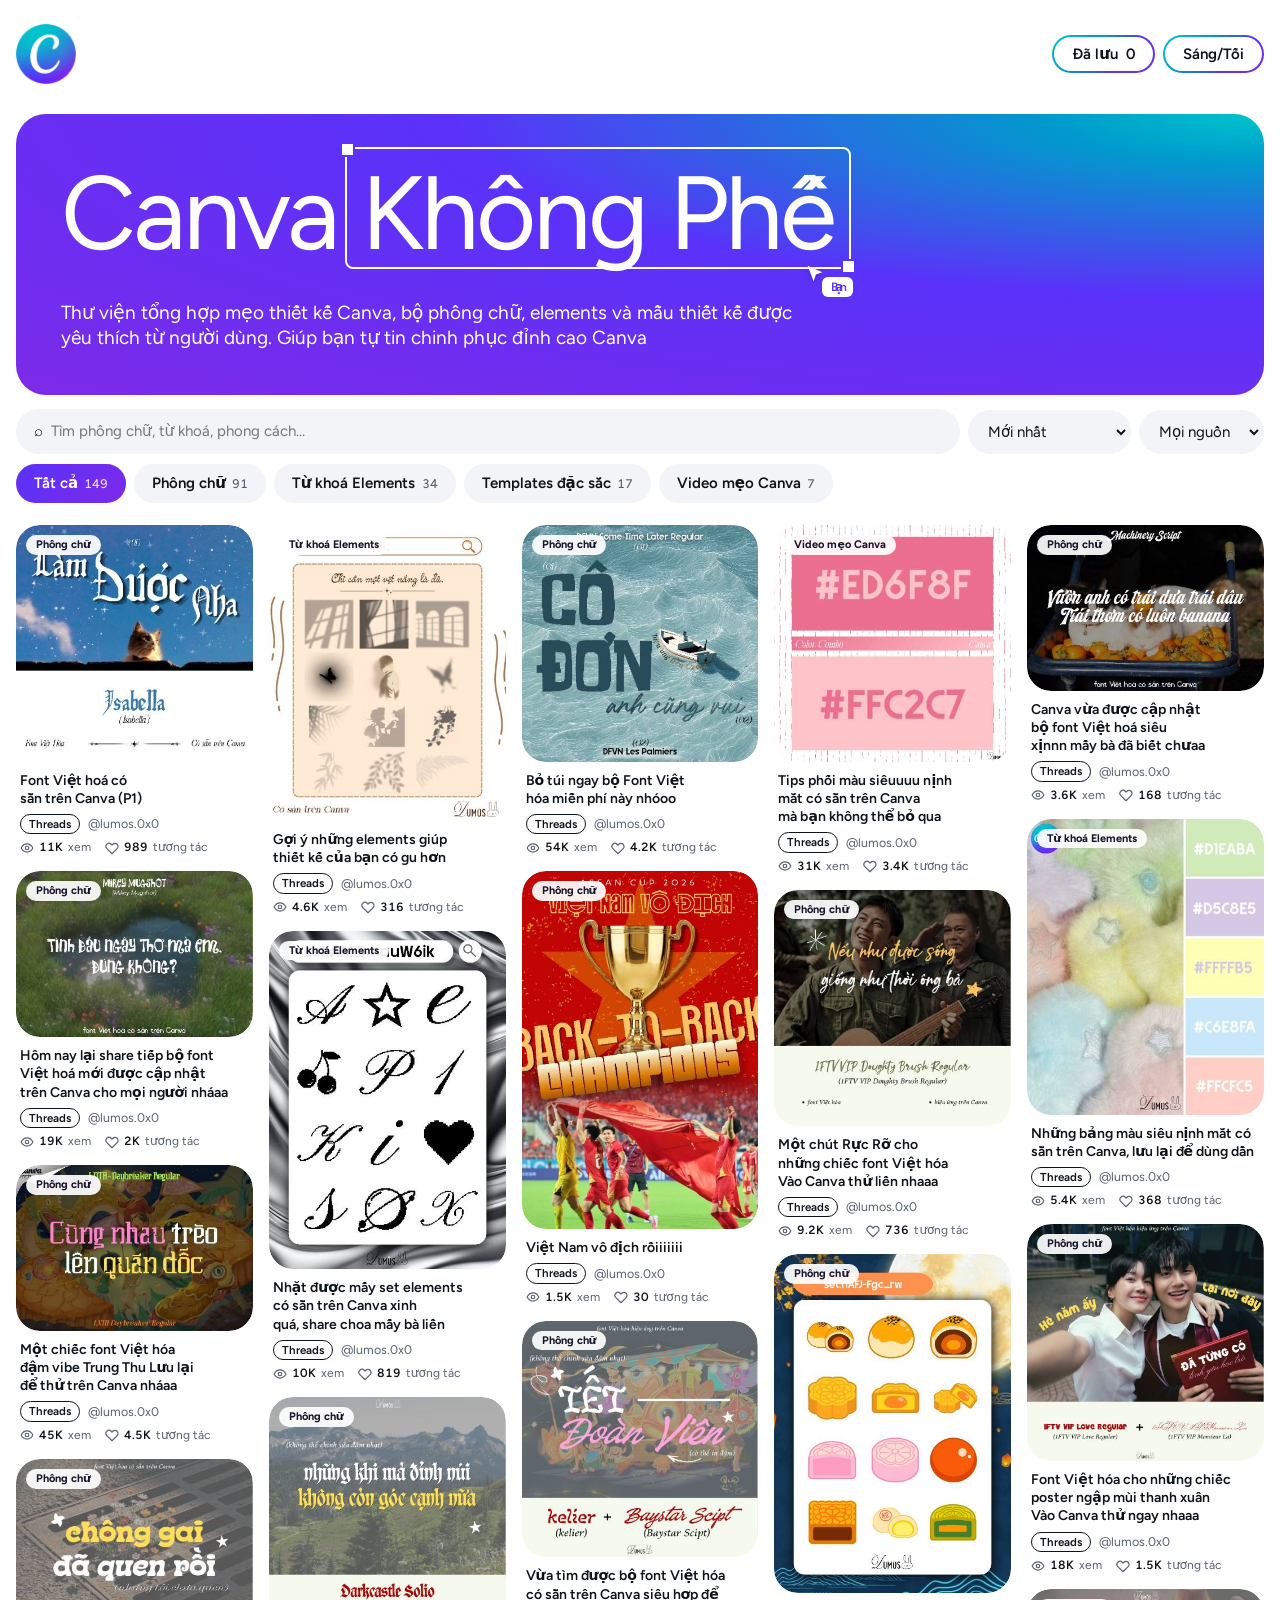
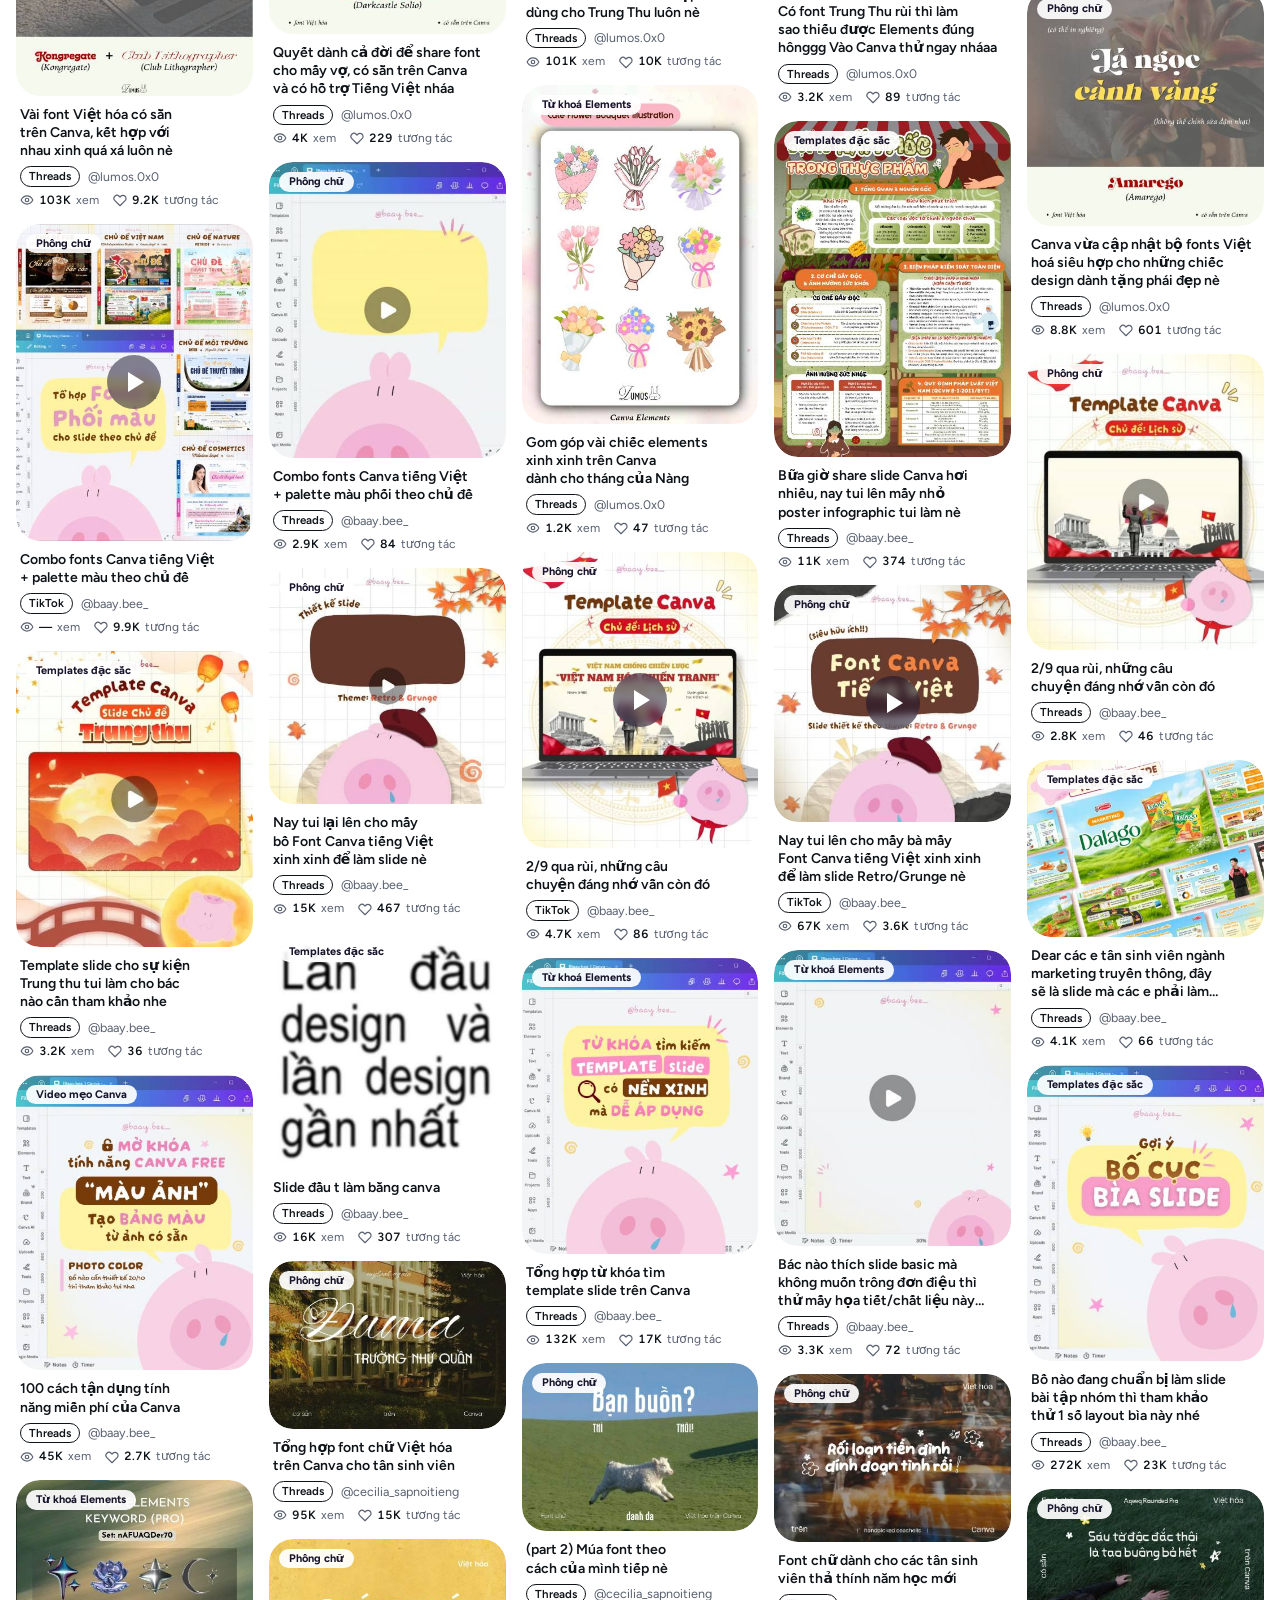
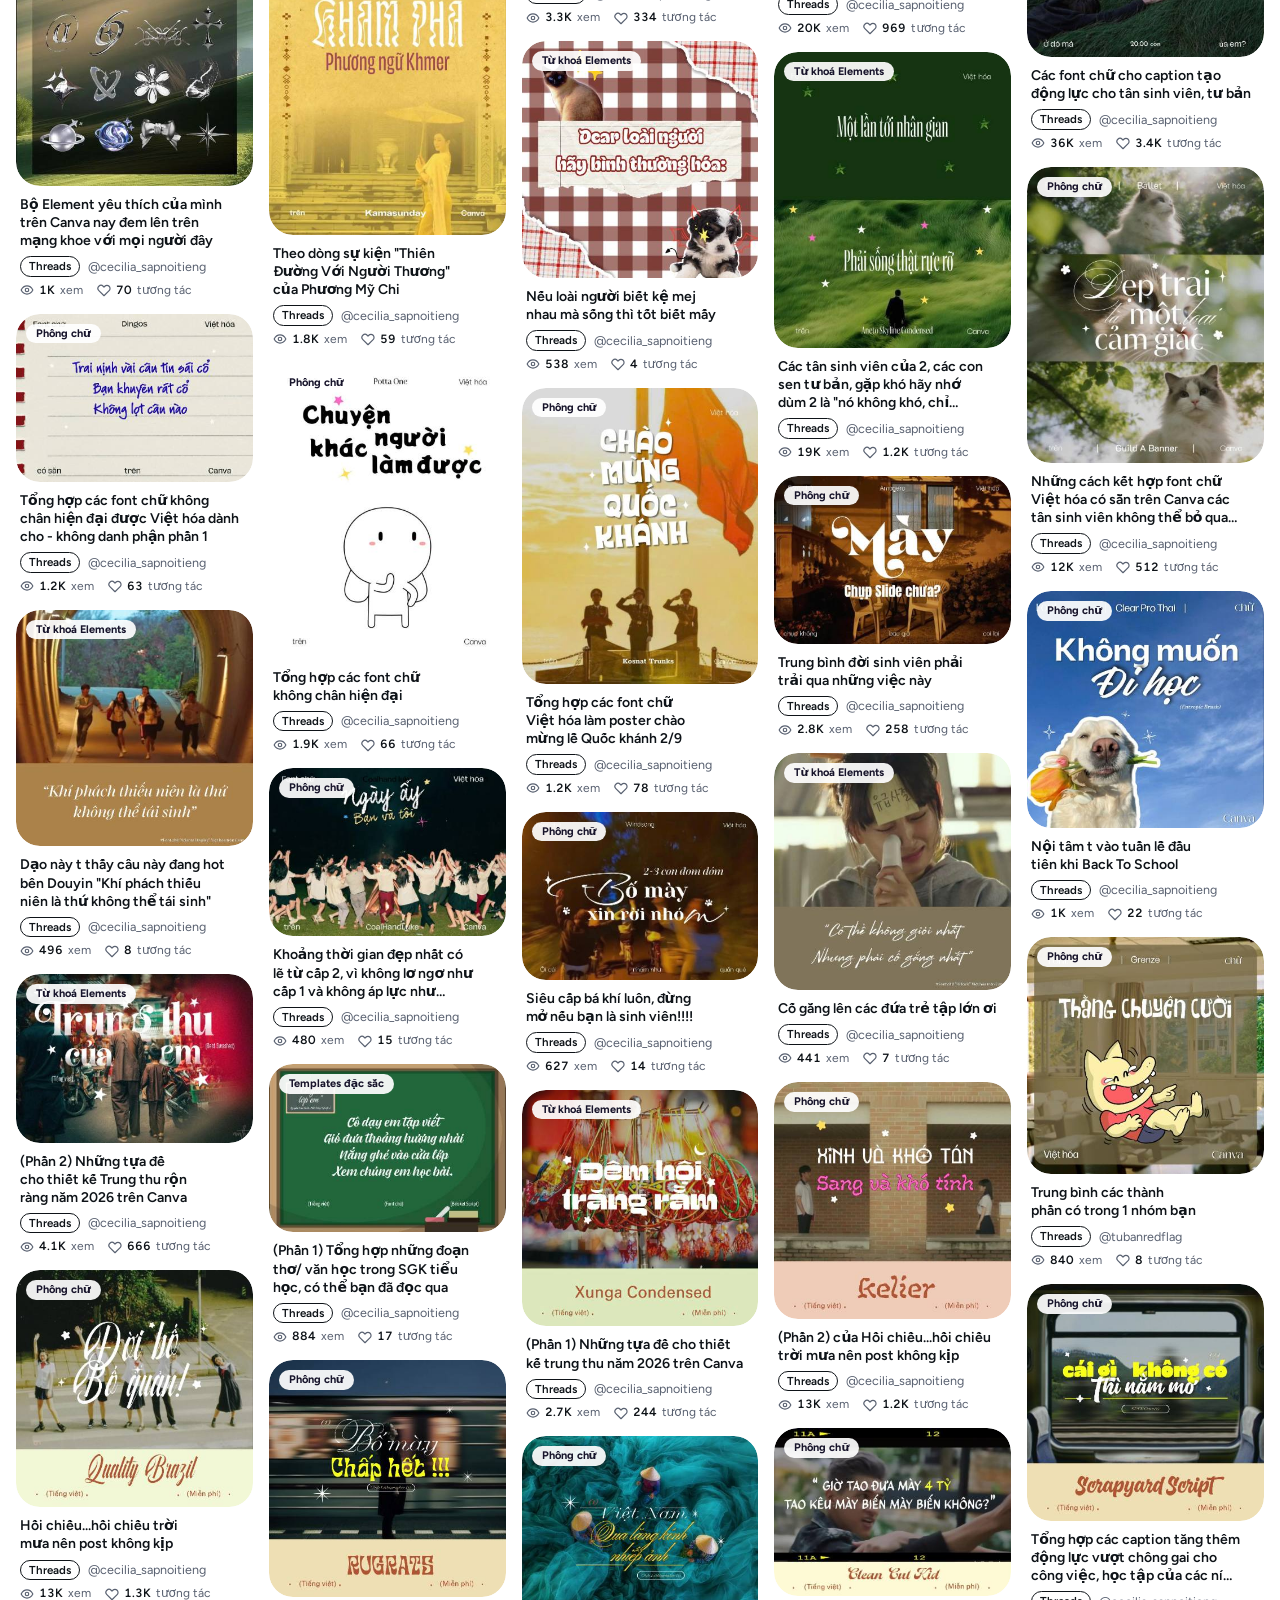
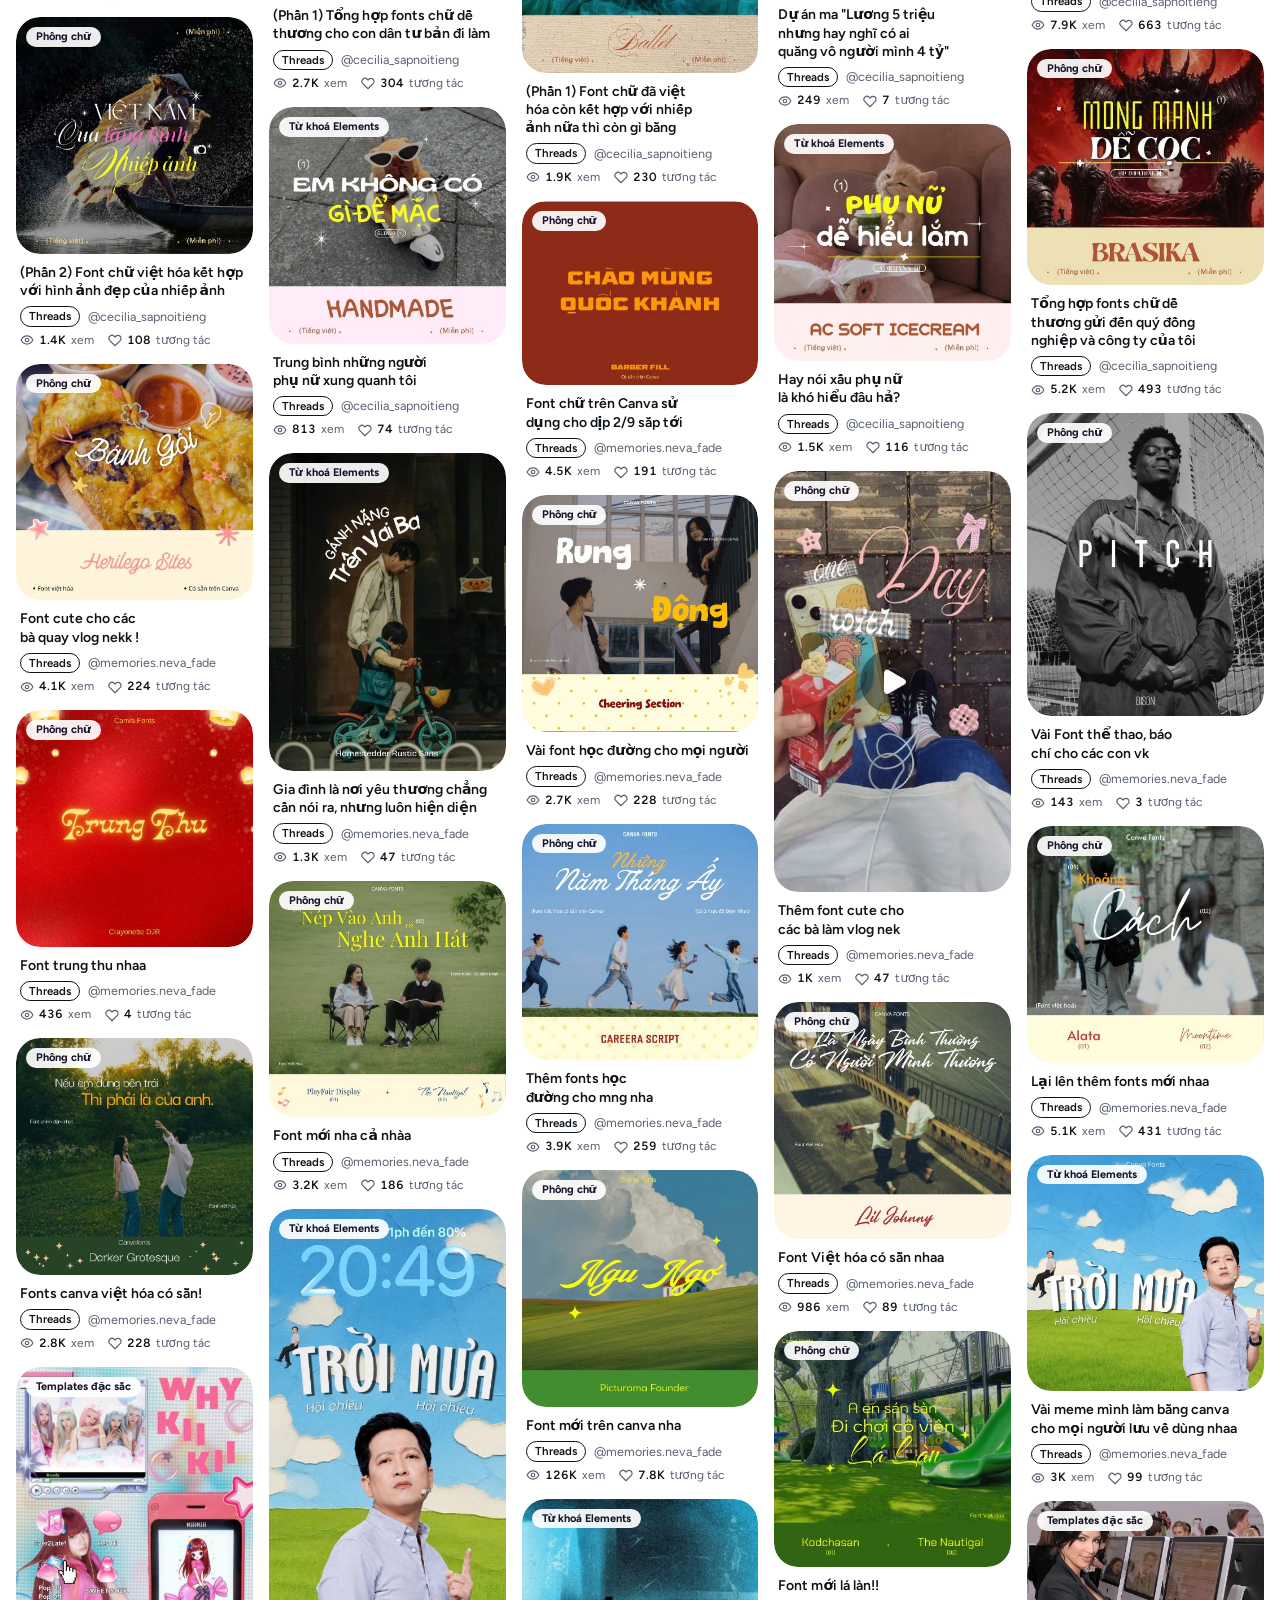
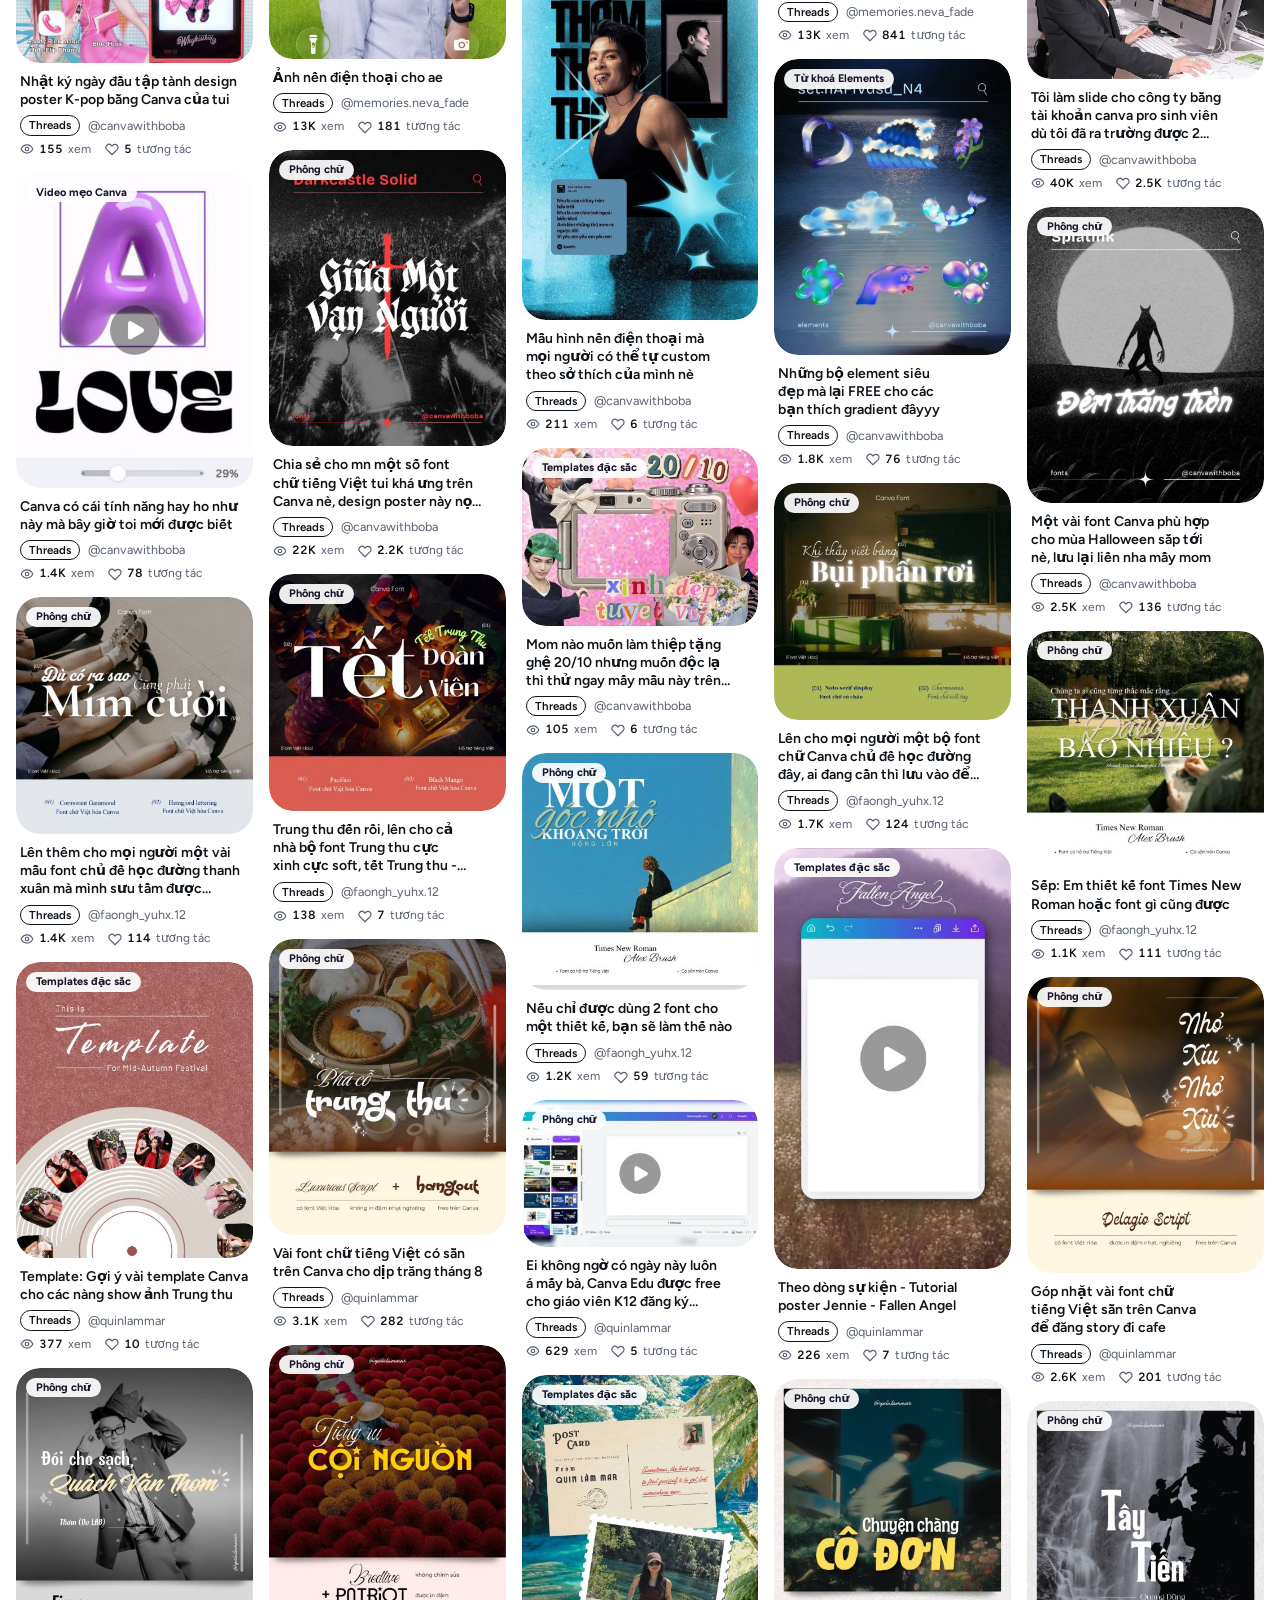
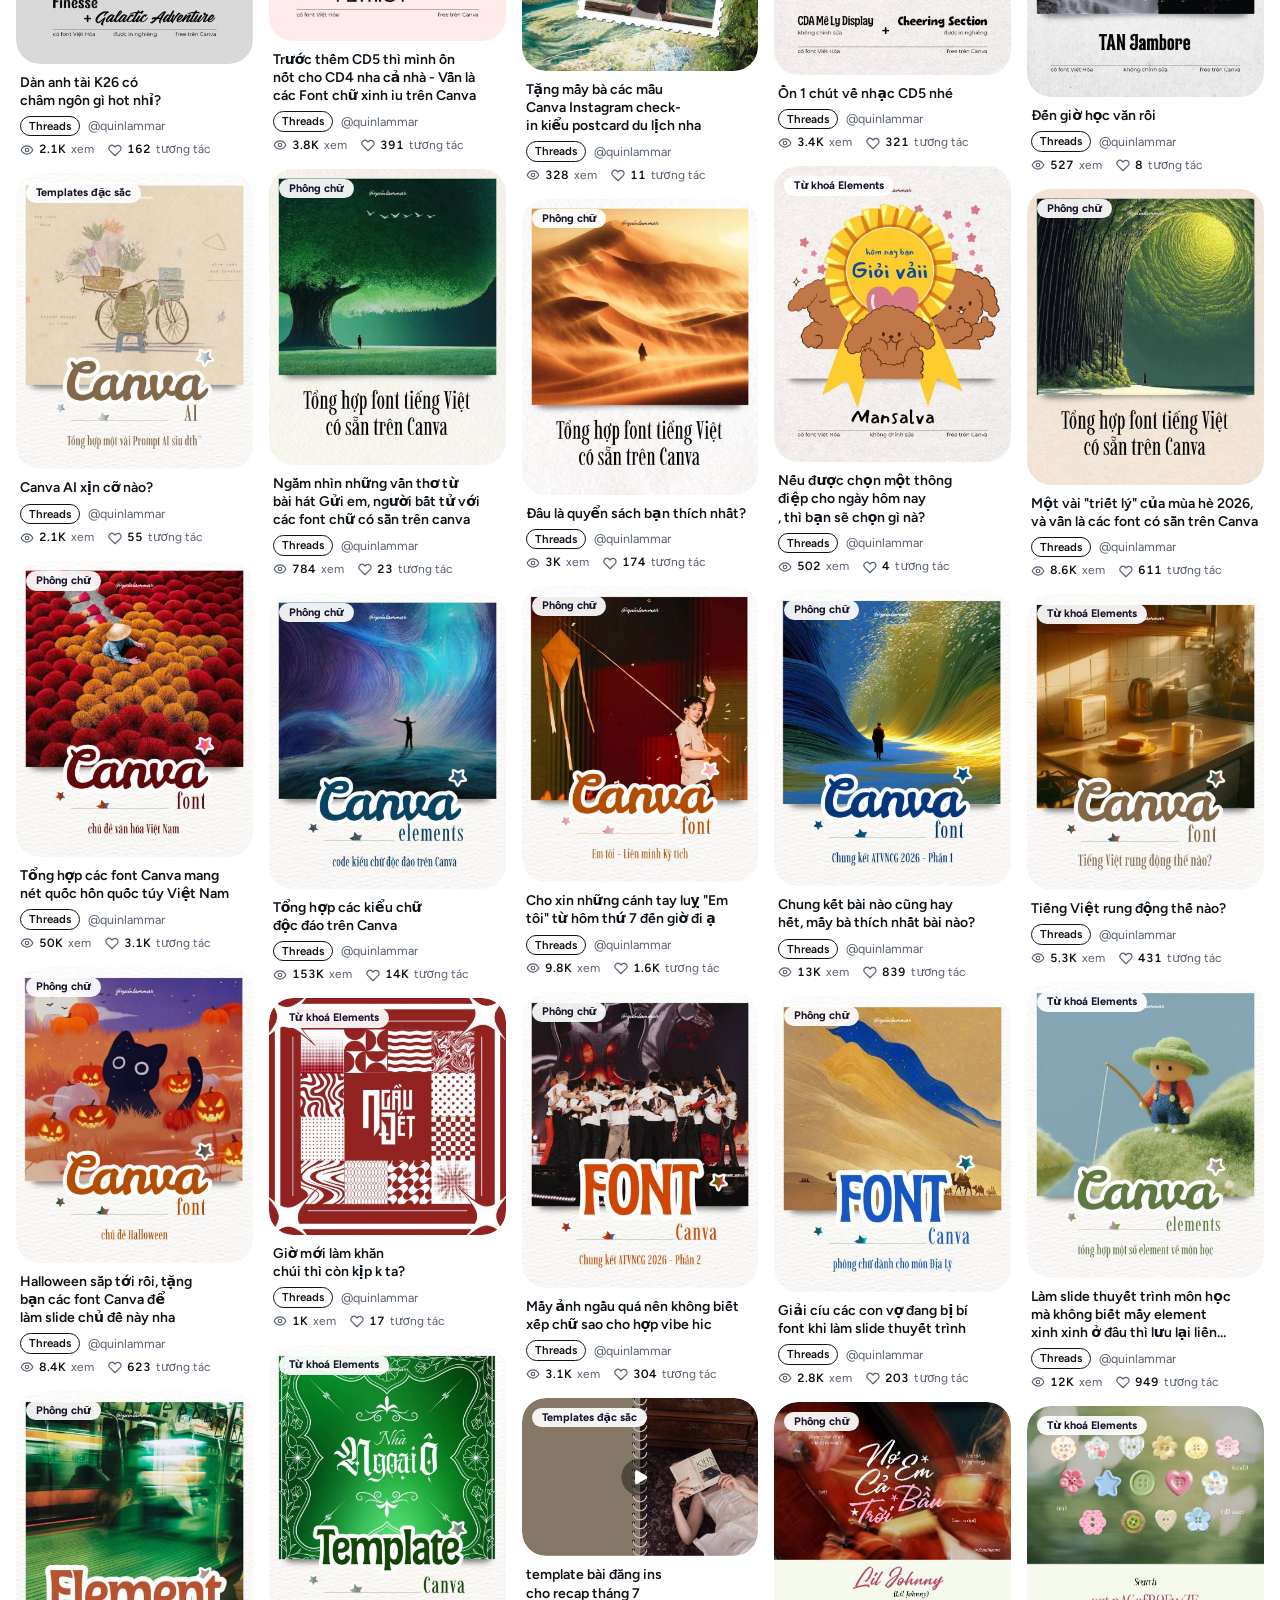
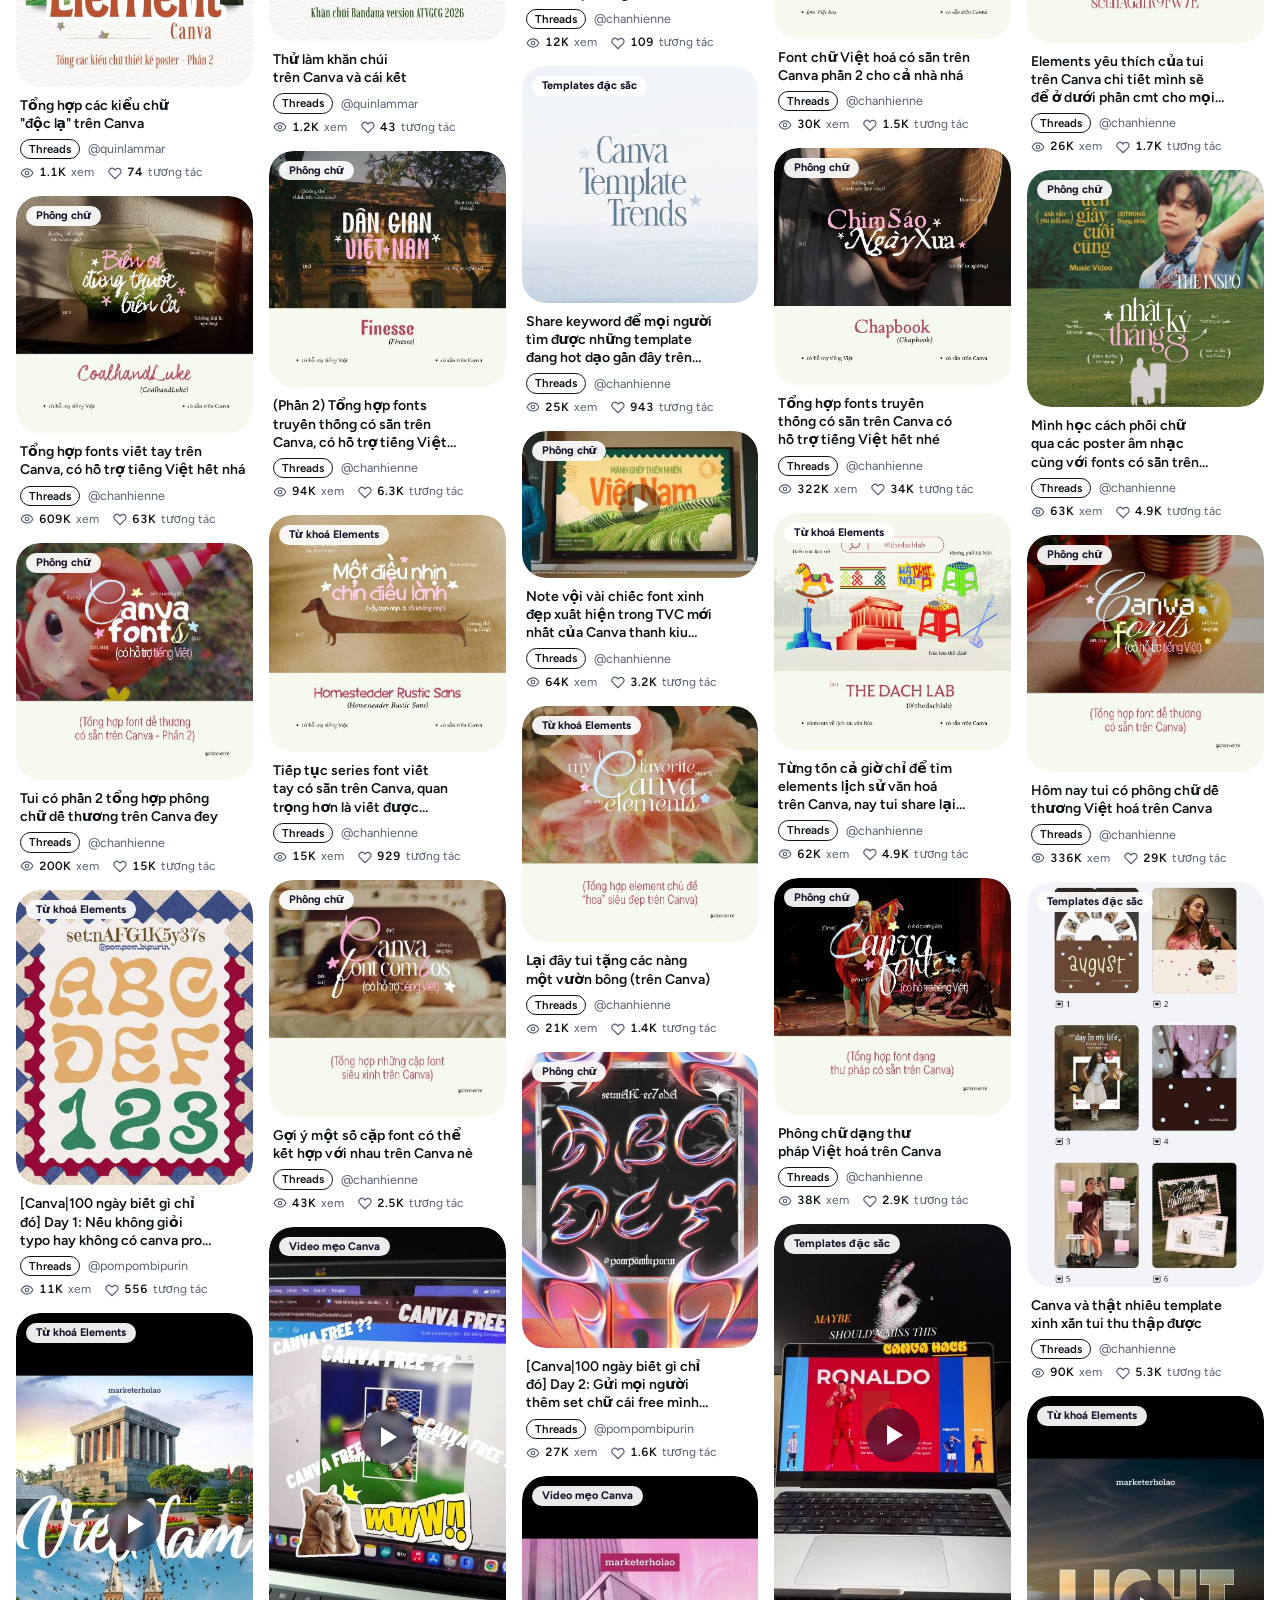
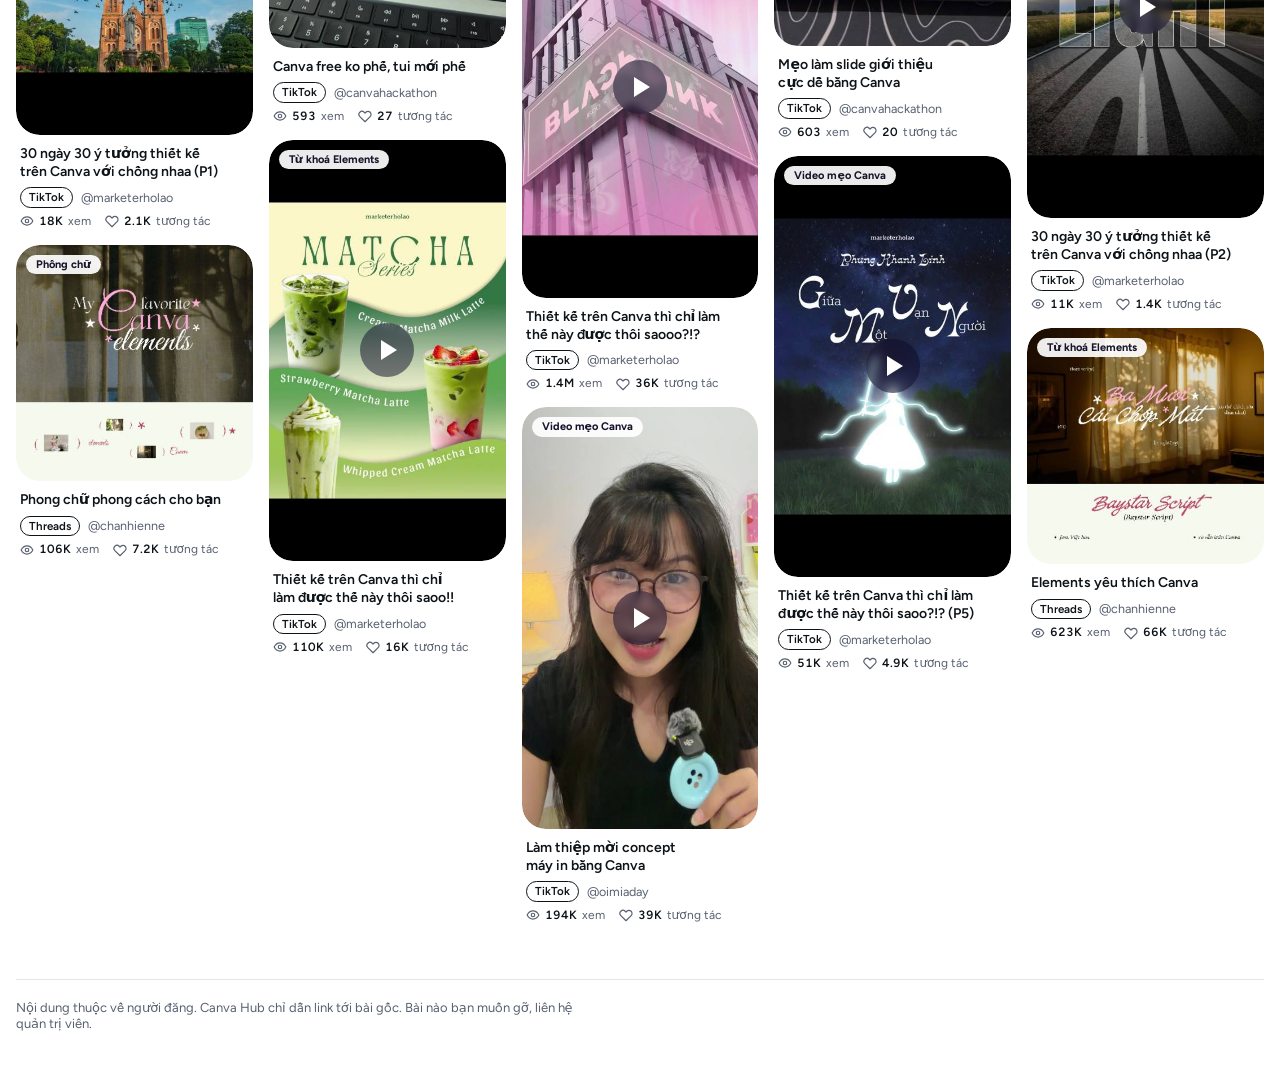
==== commit 458af67c: "Add files via upload" ====
--- a/index.html
+++ b/index.html
@@ -9,7 +9,246 @@
 <meta property="og:description" content="Học Canva từ người dùng thật: phông chữ, từ khoá Elements, template và video mẹo.">
 <link rel="icon" type="image/png" href="[data-uri]">
 <link rel="stylesheet" href="https://fonts.googleapis.com/css2?family=Figtree:wght@400;500;600&display=swap">
-<link rel="stylesheet" href="styles.css">
+<style>
+/* Bố cục: toolbar dính (tìm kiếm + nhãn) phía trên lưới masonry thumbnail kiểu Pinterest; mỗi thẻ mở bài gốc. */
+:root{
+  --bg:#f5f4fb; --surface:#ffffff; --ink:#17142b; --muted:#6b6785; --line:#e1deef;
+  --accent:#6a3df0; --accent-ink:#ffffff; --danger:#c62a47; --ok:#16794c;
+  --threads:#17142b; --tiktok:#e11d62; --canvaq:#0e9aa7;
+  --f-display:"Bricolage Grotesque","Segoe UI",system-ui,sans-serif;
+  --f-body:"Figtree","Segoe UI",system-ui,sans-serif;
+  --radius:18px;
+  color-scheme:light;
+}
+@media (prefers-color-scheme:dark){:root:not([data-theme="light"]){
+  --bg:#100e1c; --surface:#1b1830; --ink:#f1eefc; --muted:#9a95b8; --line:#2c2848;
+  --accent:#9b7dff; --accent-ink:#100e1c; --danger:#ff7a93; --ok:#5fd39b;
+  --threads:#f1eefc; --tiktok:#ff5c93; --canvaq:#3cd0da; color-scheme:dark}}
+:root[data-theme="dark"]{
+  --bg:#100e1c; --surface:#1b1830; --ink:#f1eefc; --muted:#9a95b8; --line:#2c2848;
+  --accent:#9b7dff; --accent-ink:#100e1c; --danger:#ff7a93; --ok:#5fd39b;
+  --threads:#f1eefc; --tiktok:#ff5c93; --canvaq:#3cd0da; color-scheme:dark}
+
+*{box-sizing:border-box}
+[hidden]{display:none!important}
+html{-webkit-text-size-adjust:100%}
+body{margin:0;background:var(--bg);color:var(--ink);font-family:var(--f-body);font-size:15px;line-height:1.45;
+  padding-inline:max(16px,env(safe-area-inset-left,0px)) max(16px,env(safe-area-inset-right,0px));
+  padding-block:env(safe-area-inset-top,0px) calc(56px + env(safe-area-inset-bottom,0px))}
+.wrap{max-width:1280px;margin:0 auto}
+a{color:inherit}
+button,input,select,textarea{font:inherit;color:inherit}
+:focus-visible{outline:3px solid var(--accent);outline-offset:2px}
+code{font-size:.9em;background:var(--surface);border:1px solid var(--line);border-radius:6px;padding:1px 6px}
+
+header.top{padding-block:28px 8px;display:flex;flex-wrap:wrap;gap:12px 32px;align-items:flex-end;justify-content:space-between}
+.brand{min-width:0}
+.brand h1{font:800 clamp(28px,5vw,44px)/1.05 var(--f-display);letter-spacing:-.02em;margin:0;text-wrap:balance}
+.brand h1 span{color:var(--accent)}
+.brand p{margin:8px 0 0;color:var(--muted);max-width:56ch}
+.top-actions{display:flex;gap:8px;flex-wrap:wrap}
+.btn{display:inline-block;border:1px solid var(--line);background:var(--surface);border-radius:999px;padding:9px 16px;cursor:pointer;font-weight:600;text-decoration:none;color:var(--ink)}
+.btn:hover{border-color:var(--accent)}
+.btn:disabled{opacity:.55;cursor:default}
+.btn.primary{background:var(--accent);color:var(--accent-ink);border-color:var(--accent)}
+.btn.danger{color:var(--danger);border-color:var(--danger)}
+.btn.sm{padding:5px 12px;font-size:13px}
+.btn .n{font-variant-numeric:tabular-nums;margin-left:4px}
+.notice{margin:14px 0 0;font-size:13px;color:var(--muted);border:1px dashed var(--line);border-radius:12px;padding:8px 12px}
+.hint{font-size:12.5px;color:var(--muted);font-weight:400;margin:0}
+.hint.err{color:var(--danger)}
+.hint.ok{color:var(--ok)}
+
+.toolbar{position:sticky;top:env(safe-area-inset-top,0px);z-index:20;background:var(--bg);padding-block:14px 12px;display:grid;gap:10px}
+.row{display:flex;gap:8px;flex-wrap:wrap;align-items:center}
+.search{flex:1 1 260px;min-width:0;display:flex;align-items:center;gap:8px;background:var(--surface);border:1px solid var(--line);border-radius:999px;padding:0 16px}
+.search input{border:0;background:none;outline:0;padding:11px 0;width:100%;min-width:0}
+.search:focus-within{border-color:var(--accent)}
+select{background:var(--surface);border:1px solid var(--line);border-radius:999px;padding:10px 14px}
+.chips{display:flex;gap:8px;overflow-x:auto;padding-bottom:2px;scrollbar-width:none}
+.chips::-webkit-scrollbar{display:none}
+.chip{flex:none;border:1px solid var(--line);background:var(--surface);border-radius:999px;padding:8px 16px;cursor:pointer;font-weight:600;white-space:nowrap}
+.chip small{color:var(--muted);font-weight:500;margin-left:6px;font-variant-numeric:tabular-nums}
+.chip[aria-pressed="true"]{background:var(--ink);color:var(--bg);border-color:var(--ink)}
+.chip[aria-pressed="true"] small{color:inherit;opacity:.7}
+
+.grid{display:flex;gap:16px;align-items:flex-start;margin-top:8px}
+.mcol{flex:1 1 0;min-width:0}
+.card{break-inside:avoid;margin:0 0 16px;position:relative;display:block}
+.card>a{display:block;position:relative;text-decoration:none;border-radius:var(--radius);overflow:hidden}
+.thumb{position:relative;border-radius:var(--radius);overflow:hidden;width:100%;display:flex;flex-direction:column;justify-content:center;align-items:center;padding:14px;isolation:isolate;max-width:100%}
+.thumb img{position:absolute;inset:0;width:100%;height:100%;object-fit:cover;z-index:-1}
+.go{position:absolute;inset:auto 0 0 0;padding:34px 14px 12px;color:#fff;font-weight:600;font-size:13px;background:linear-gradient(transparent,rgba(10,8,25,.78));opacity:0;transition:opacity .15s;z-index:2}
+.card:hover .go,.card>a:focus-visible .go{opacity:1}
+@media (hover:none){.go{opacity:1;padding-top:26px}}
+.meta{padding:10px 4px 0}
+.meta h3{margin:0;font-size:14px;font-weight:600;line-height:1.3;text-wrap:balance;overflow-wrap:anywhere}
+.by{display:flex;gap:8px;align-items:center;margin-top:6px;font-size:12.5px;color:var(--muted);min-width:0}
+.by .who{overflow:hidden;text-overflow:ellipsis;white-space:nowrap;flex:1;min-width:0}
+.src{flex:none;font-size:11px;font-weight:700;letter-spacing:.04em;text-transform:uppercase;padding:2px 8px;border-radius:999px;border:1px solid currentColor}
+.src.threads{color:var(--threads)} .src.tiktok{color:var(--tiktok)} .src.canva{color:var(--canvaq)}
+.mx{display:flex;gap:14px;margin-top:6px;font-size:12px;color:var(--muted);font-variant-numeric:tabular-nums;flex-wrap:wrap}
+.mx span{display:inline-flex;gap:5px;align-items:center}
+.mx b{color:var(--ink);font-weight:600}
+.save{position:absolute;top:10px;right:10px;z-index:3;width:36px;height:36px;border-radius:50%;border:0;background:rgba(255,255,255,.92);color:#17142b;cursor:pointer;display:grid;place-items:center;opacity:0;transition:opacity .15s}
+.card:hover .save,.save:focus-visible,.save[aria-pressed="true"]{opacity:1}
+@media (hover:none){.save{opacity:1}}
+.save[aria-pressed="true"]{background:var(--accent);color:#fff}
+.tag{position:absolute;top:10px;left:10px;z-index:3;font-size:11px;font-weight:700;background:rgba(255,255,255,.92);color:#17142b;border-radius:999px;padding:3px 10px}
+
+/* thumbnail dựng sẵn khi bài chưa có ảnh */
+.t-font{background:var(--bgc);color:var(--fgc);text-align:center;gap:6px}
+.t-font .aa{font-size:76px;line-height:1}
+.t-font .sample{font-size:22px;line-height:1.15;overflow-wrap:anywhere}
+.t-font .fn{font:600 11px var(--f-body);letter-spacing:.08em;text-transform:uppercase;opacity:.65;margin-top:8px}
+.t-el{background:var(--bgc);gap:14px;color:#17142b}
+.kbar{width:100%;background:#fff;border-radius:999px;padding:10px 14px;font-weight:600;font-size:14px;box-shadow:0 2px 10px rgba(30,20,80,.12);display:flex;gap:8px;align-items:center;min-width:0}
+.kbar span{overflow:hidden;text-overflow:ellipsis;white-space:nowrap}
+.shapes{display:flex;gap:8px;flex-wrap:wrap;justify-content:center}
+.shapes i{display:block;width:44px;height:44px;background:var(--c)}
+.shapes i:nth-child(3n+1){border-radius:50%}
+.shapes i:nth-child(3n+2){border-radius:14px 14px 14px 2px}
+.shapes i:nth-child(3n){clip-path:polygon(50% 0,100% 100%,0 100%)}
+.t-tpl{background:linear-gradient(160deg,var(--c1),var(--c2));align-items:stretch;justify-content:flex-end;color:#fff;padding:18px}
+.t-tpl .ttl{font-family:"Playfair Display",serif;font-weight:700;font-size:26px;line-height:1.05;text-wrap:balance;overflow-wrap:anywhere}
+.t-tpl .ln{height:6px;border-radius:3px;background:rgba(255,255,255,.55);margin-top:8px;width:70%}
+.t-tpl .ln+.ln{width:48%}
+.t-tpl .blob{position:absolute;top:-30px;right:-30px;width:120px;height:120px;border-radius:50%;background:rgba(255,255,255,.2);z-index:-1}
+.t-vid{background:linear-gradient(170deg,#2b1f63,#0d0a20);color:#fff;gap:12px}
+.play{width:54px;height:54px;border-radius:50%;background:rgba(255,255,255,.18);display:grid;place-items:center;backdrop-filter:blur(4px)}
+.play:after{content:"";border-left:16px solid #fff;border-block:10px solid transparent;margin-left:4px}
+.thumb .play.ovl{position:absolute;inset:0;margin:auto;background:rgba(15,10,40,.5);z-index:1}
+.t-vid .cap{font:800 19px/1.15 var(--f-display);text-align:center;text-wrap:balance;overflow-wrap:anywhere}
+
+.empty{text-align:center;padding:64px 16px;color:var(--muted)}
+.empty b{display:block;font:800 22px var(--f-display);color:var(--ink);margin-bottom:6px}
+.foot{margin-top:40px;padding-top:20px;border-top:1px solid var(--line);display:flex;gap:12px 24px;flex-wrap:wrap;justify-content:space-between;color:var(--muted);font-size:13px}
+.foot p{margin:0;max-width:70ch}
+.adm-link{color:var(--muted)}
+
+dialog{border:1px solid var(--line);border-radius:22px;background:var(--surface);color:var(--ink);padding:0;width:min(520px,calc(100vw - 32px));max-height:calc(100dvh - 32px)}
+dialog::backdrop{background:rgba(10,8,25,.55)}
+.dlg{padding:22px;display:grid;gap:14px}
+.dlg h2{font:800 22px var(--f-display);margin:0}
+.dlg label{display:grid;gap:6px;font-weight:600;font-size:13px}
+.dlg input,.dlg select,.dlg textarea{background:var(--bg);border:1px solid var(--line);border-radius:12px;padding:10px 12px;font-weight:400;width:100%}
+.dlg textarea{min-height:150px;resize:vertical;font-family:ui-monospace,Menlo,Consolas,monospace;font-size:13px}
+.dlg .hp{position:absolute;left:-9999px;width:1px;height:1px;opacity:0}
+.two{display:grid;grid-template-columns:1fr 1fr;gap:10px}
+.form-row{display:flex;gap:8px;justify-content:flex-end;flex-wrap:wrap}
+fieldset.mxset{border:0;padding:0;margin:0;display:grid;gap:8px}
+fieldset.mxset legend{font-weight:600;font-size:13px;padding:0;margin-bottom:6px}
+.mxgrid{display:grid;grid-template-columns:repeat(3,minmax(0,1fr));gap:8px}
+.pv{display:flex;gap:10px;align-items:center;font-size:12px;color:var(--muted);font-weight:400}
+.pv img{width:56px;height:56px;object-fit:cover;border-radius:10px;border:1px solid var(--line)}
+
+/* quản trị */
+.panel{background:var(--surface);border:1px solid var(--line);border-radius:var(--radius);padding:22px;margin-top:16px;max-width:520px;display:grid;gap:10px}
+.panel h2{margin:0;font:800 20px var(--f-display)}
+.login{display:flex;gap:8px;flex-wrap:wrap}
+.login input{flex:1 1 220px;min-width:0;background:var(--bg);border:1px solid var(--line);border-radius:999px;padding:10px 16px}
+.admin-tabs{display:flex;gap:8px;flex-wrap:wrap;margin-top:16px}
+.admin-actions{display:flex;gap:8px;flex-wrap:wrap;align-items:center;margin:14px 0}
+.alist{display:grid;gap:10px}
+.arow{display:grid;grid-template-columns:84px minmax(0,1fr);gap:14px;background:var(--surface);border:1px solid var(--line);border-radius:14px;padding:12px}
+.arow .mini{width:84px;border-radius:10px;overflow:hidden;align-self:start}
+.arow .mini .thumb{padding:6px;border-radius:10px}
+.arow .mini .aa{font-size:30px}
+.arow .mini .sample,.arow .mini .fn,.arow .mini .cap,.arow .mini .ttl,.arow .mini .kbar,.arow .mini .shapes,.arow .mini .ln{display:none}
+.abody{min-width:0;display:grid;gap:4px}
+.abody b{overflow-wrap:anywhere}
+.abody a.lnk{color:var(--accent);font-size:13px;overflow-wrap:anywhere}
+.abody .note{font-size:12.5px;color:var(--muted);overflow-wrap:anywhere}
+.abody .why{font-size:12.5px;color:var(--danger)}
+.abtns{display:flex;gap:6px;flex-wrap:wrap;margin-top:6px}
+.toast{position:fixed;left:50%;transform:translateX(-50%);bottom:max(20px,env(safe-area-inset-bottom,0px));background:var(--ink);color:var(--bg);padding:10px 18px;border-radius:999px;font-weight:600;z-index:60;max-width:calc(100vw - 32px)}
+@media (max-width:520px){.two{grid-template-columns:1fr}.arow{grid-template-columns:64px minmax(0,1fr)}.arow .mini{width:64px}}
+@media (prefers-reduced-motion:reduce){*{transition:none!important}}
+
+/* ===== Lớp thương hiệu Canva =====
+   Gradient lõi: Canva Turq #00C4CC, Canva Blue #009BCC, Canva Dark Turq #5A32FA, Canva Purple #7D2AE8.
+   Chữ trắng chỉ đặt trên vùng gradient tối (từ #009BCC trở đi cho chữ lớn, #5A32FA trở đi cho chữ nhỏ).
+   Canva Sans không có trên Google Fonts: dùng Figtree làm phông thay thế. Khi có tệp phông Canva Sans
+   được cấp phép, thêm @font-face tên "Canva Sans" và "Canva Sans Display", giao diện sẽ tự dùng. */
+:root{
+  --g-turq:#00c4cc; --g-blue:#009bcc; --g-dturq:#5a32fa; --g-purple:#7d2ae8;
+  --bg:#ffffff; --surface:#ffffff; --surface-2:#f3f4f8; --ink:#0e1318; --muted:#586070; --line:#e3e6ec;
+  --accent:#5a32fa; --accent-ink:#ffffff; --danger:#c62a47;
+  --threads:#0e1318; --tiktok:#0e1318; --canvaq:#0e1318;
+  --grad-core:radial-gradient(farthest-corner at 100% 0%,#00c4cc 0%,#009bcc 12%,#5a32fa 46%,#7d2ae8 100%);
+  --grad-ui:linear-gradient(135deg,#5a32fa,#7d2ae8);
+  --grad-ring:linear-gradient(135deg,#00c4cc,#009bcc 35%,#5a32fa 70%,#7d2ae8);
+  --f-display:"Canva Sans Display","Canva Sans","Figtree","Segoe UI",system-ui,sans-serif;
+  --f-body:"Canva Sans","Figtree","Segoe UI",system-ui,sans-serif;
+  --radius:24px; --panel:30px;
+  color-scheme:light;
+}
+@media (prefers-color-scheme:dark){:root:not([data-theme="light"]){
+  --bg:#0e1318; --surface:#161c24; --surface-2:#1e2530; --ink:#f4f6f9; --muted:#a3acba; --line:#29313c;
+  --accent:#a48cff; --accent-ink:#0e1318; --danger:#ff7a93; --threads:#f4f6f9; --tiktok:#f4f6f9; --canvaq:#f4f6f9; color-scheme:dark}}
+:root[data-theme="dark"]{
+  --bg:#0e1318; --surface:#161c24; --surface-2:#1e2530; --ink:#f4f6f9; --muted:#a3acba; --line:#29313c;
+  --accent:#a48cff; --accent-ink:#0e1318; --danger:#ff7a93; --threads:#f4f6f9; --tiktok:#f4f6f9; --canvaq:#f4f6f9; color-scheme:dark}
+
+body{font-family:var(--f-body);line-height:1.25}
+h1,h2,.empty b,.dlg h2,.panel h2{font-family:var(--f-display);font-weight:400;letter-spacing:-.03em;line-height:1}
+.dlg h2{font-size:30px}
+.empty b{font-size:28px}
+
+/* khung trên cùng: logo ở góc trên bên trái, chừa khoảng trống 0,5 chiều cao logo */
+.topbar{display:flex;flex-wrap:wrap;gap:30px;align-items:center;justify-content:space-between;padding-block:24px 0}
+.logo{display:block;flex:none;width:60px;height:60px;border-radius:50%}
+.logo img{display:block;width:60px;height:60px}
+
+/* hero: panel bo 30px, khoảng đệm 45px, gradient lõi, chữ trắng ở vùng tối */
+.hero{position:relative;margin-top:30px;padding:45px;border-radius:var(--panel);background:var(--grad-core);color:#fff;overflow:hidden;display:grid;gap:34px}
+.hero h1{margin:0;font-size:clamp(46px,9vw,104px);text-wrap:balance}
+.hero p{margin:0;max-width:62ch;font-size:clamp(16px,1.6vw,19px);line-height:1.3}
+.hero .sel{position:relative;display:inline-block;padding:.12em .14em .02em;margin:-.12em -.14em -.02em;border:2px solid #fff;border-radius:8px}
+.hero .sel::before,.hero .sel::after{content:"";position:absolute;width:11px;height:11px;background:#fff;border:2px solid #5a32fa;border-radius:2px}
+.hero .sel::before{top:-7px;left:-7px}
+.hero .sel::after{bottom:-7px;right:-7px}
+.hero .cursor{position:absolute;right:-4px;bottom:-30px;display:flex;align-items:flex-start;gap:0;pointer-events:none}
+.hero .cursor svg{display:block;width:22px;height:22px;filter:drop-shadow(0 1px 2px rgba(0,0,0,.25))}
+.hero .cursor b{margin:14px 0 0 -4px;padding:3px 9px;border-radius:6px;background:#fff;color:#5a32fa;font:600 12px/1.2 var(--f-body)}
+@media (max-width:560px){.hero{padding:24px;gap:44px}}
+
+/* nút: viền gradient, nút chính tô gradient */
+.btn{border:2px solid transparent;background:linear-gradient(var(--surface),var(--surface)) padding-box,var(--grad-ring) border-box;color:var(--ink);padding:8px 18px;text-decoration:none}
+.btn:hover{border-color:transparent;background:linear-gradient(var(--surface-2),var(--surface-2)) padding-box,var(--grad-ring) border-box}
+.btn.primary{background:var(--grad-ui);color:#fff;border-color:transparent}
+.btn.primary:hover{filter:brightness(1.1)}
+.btn.danger{color:var(--danger);background:linear-gradient(var(--surface),var(--surface)) padding-box,linear-gradient(var(--danger),var(--danger)) border-box}
+.btn.sm{padding:5px 13px}
+
+/* thanh công cụ */
+.toolbar{background:var(--bg)}
+.search{background:var(--surface-2);border:2px solid transparent}
+.search:focus-within{background:linear-gradient(var(--surface),var(--surface)) padding-box,var(--grad-ring) border-box}
+select{background:var(--surface-2);border:2px solid transparent;color:var(--ink)}
+.chip{background:var(--surface-2);border:2px solid transparent;color:var(--ink)}
+.chip:hover{background:linear-gradient(var(--surface),var(--surface)) padding-box,var(--grad-ring) border-box}
+.chip[aria-pressed="true"]{background:var(--grad-ui);color:#fff;border-color:transparent}
+.chip[aria-pressed="true"] small{opacity:.85}
+
+/* thẻ */
+.card>a,.thumb{border-radius:var(--radius)}
+.src{text-transform:none;letter-spacing:0;font-weight:600;font-size:11.5px;color:var(--ink)}
+.src.threads,.src.tiktok,.src.canva{color:var(--ink)}
+.save[aria-pressed="true"]{background:var(--grad-ui);color:#fff}
+.t-font .fn{text-transform:none;letter-spacing:0}
+.t-tpl .ttl{font-family:var(--f-body);font-weight:600}
+.t-vid{background:linear-gradient(160deg,#5a32fa,#7d2ae8)}
+.t-vid .cap{font-family:var(--f-display);font-weight:400;font-size:22px;letter-spacing:-.03em;line-height:1.05}
+
+/* hộp thoại, thông báo */
+dialog{border-radius:var(--panel)}
+.notice{background:var(--surface-2);border:0;border-radius:16px}
+.admbar button{background:#0e1318}
+.admbar button:hover{background:var(--grad-ui);border-color:transparent}
+.toast{background:var(--ink);color:var(--bg)}
+
+</style>
 </head>
 <body>
 <div class="wrap" id="publicView">
@@ -142,10 +381,870 @@
   </form>
 </dialog>
 
-<script src="config.js"></script>
-<script src="lib.js"></script>
-<script src="data.js"></script>
-<script src="api.js"></script>
-<script src="app.js"></script>
+<script>
+// Cấu hình bản web tĩnh. Hai giá trị đều tuỳ chọn.
+window.HUB_CONFIG = {
+  SUBMIT_URL: "",   // link biểu mẫu gửi bài (ví dụ Google Form). Để trống thì ẩn nút "Gửi bài".
+  REPORT_EMAIL: "", // email nhận yêu cầu gỡ bài, hiện ở chân trang
+};
+
+</script>
+<script>
+// TỰ SINH từ supabase/functions/_shared/lib.js bằng scripts/sync-lib.mjs. Không sửa tay.
+window.HubLib = (function () {
+// Logic dùng chung cho Edge Functions và trang web.
+// Chỉ sửa file này, rồi chạy `node scripts/sync-lib.mjs` để cập nhật web/lib.js.
+
+const LABELS = [
+  { id: "font", name: "Phông chữ" },
+  { id: "element", name: "Từ khoá Elements" },
+  { id: "template", name: "Templates đặc sắc" },
+  { id: "tutorial", name: "Video mẹo Canva" },
+];
+
+const TRACKING = /^(utm_|xmt$|slof$|hl$|igshid$|igsh$|is_from_webapp$|sender_device$|web_id$|_r$|_t$|fbclid$|share_app_id$|share_link_id$|sec_user_id$|social_sharing$)/i;
+
+function detectSource(host) {
+  const h = host.toLowerCase();
+  if (/(^|\.)threads\.(net|com)$/.test(h)) return "threads";
+  if (/(^|\.)tiktok\.com$/.test(h)) return "tiktok";
+  if (/(^|\.)canva\.(com|link)$/.test(h)) return "canva";
+  return null;
+}
+
+// Trả về { url, key, src } hoặc null nếu link không hợp lệ hoặc không thuộc Threads, TikTok, Canva.
+function normalizeUrl(input) {
+  let u;
+  try { u = new URL(String(input || "").trim()); } catch { return null; }
+  if (u.protocol !== "https:" && u.protocol !== "http:") return null;
+  const src = detectSource(u.hostname);
+  if (!src) return null;
+  u.protocol = "https:";
+  u.hash = "";
+  if (src === "threads") u.hostname = "www.threads.com";
+  else u.hostname = u.hostname.toLowerCase();
+  for (const k of [...u.searchParams.keys()]) if (TRACKING.test(k)) u.searchParams.delete(k);
+  let path = u.pathname.replace(/\/+$/, "");
+  const query = u.searchParams.toString();
+  const url = `https://${u.hostname}${path}${query ? "?" + query : ""}`;
+  const key = `${u.hostname.replace(/^www\./, "")}${path}${query ? "?" + query : ""}`;
+  if (path === "" || path === "/") return null;
+  return { url, key, src };
+}
+
+function handleFromUrl(url) {
+  const m = String(url).match(/\/@([\w.]+)/);
+  return m ? "@" + m[1] : "";
+}
+
+// Tiêu đề = câu đầu tiên của caption, tối đa 90 ký tự.
+function firstSentence(s) {
+  const t = String(s || "").replace(/\s+/g, " ").trim();
+  if (!t) return "";
+  const m = t.match(/^.+?(?:[.!?…。]+(?=\s|$)|$)/);
+  const out = (m ? m[0] : t).trim();
+  return out.length > 90 ? out.slice(0, 89).trimEnd() + "…" : out;
+}
+
+const KEYWORDS = {
+  font: /font|phông|typeface|kiểu chữ|chữ viết/g,
+  element: /từ khoá|từ khóa|keyword|element|sticker|họa tiết|hoạ tiết|icon|khung ảnh|nền/g,
+  template: /template|mẫu|layout|bố cục|slide|\bcv\b|poster|menu/g,
+  tutorial: /hướng dẫn|cách |mẹo|\btips?\b|tutorial|bước|phím tắt|shortcut|how to|tính năng|animate|xoá nền|brand kit/g,
+};
+
+// Nhãn = nhóm từ khoá xuất hiện nhiều nhất; hoà hoặc không có thì theo nguồn.
+function classify(text, src) {
+  const t = String(text || "").toLowerCase();
+  let best = "", score = 0;
+  for (const k of Object.keys(KEYWORDS)) {
+    const n = (t.match(KEYWORDS[k]) || []).length;
+    if (n > score) { score = n; best = k; }
+  }
+  if (best) return best;
+  return src === "tiktok" ? "tutorial" : src === "canva" ? "template" : "element";
+}
+
+// "1,2K" "3.4M" "12 N" (nghìn) "1,5 Tr" (triệu) hoặc số thường -> số nguyên.
+function parseCount(s) {
+  const m = String(s ?? "").trim().replace(/\s+/g, " ").match(/^([\d.,]+)\s*(k|m|b|n|tr|nghìn|triệu)?$/i);
+  if (!m) return null;
+  const unit = (m[2] || "").toLowerCase();
+  let num = m[1];
+  if (unit) num = num.replace(",", ".");
+  else num = num.replace(/[.,](?=\d{3}\b)/g, "");
+  const v = parseFloat(num);
+  if (!isFinite(v)) return null;
+  const mult = { k: 1e3, n: 1e3, "nghìn": 1e3, m: 1e6, tr: 1e6, "triệu": 1e6, b: 1e9 }[unit] || 1;
+  return Math.round(v * mult);
+}
+
+function metaContent(html, prop) {
+  const a = new RegExp(`<meta[^>]+(?:property|name)=["']${prop}["'][^>]*content=["']([^"']*)["']`, "i").exec(html);
+  const b = new RegExp(`<meta[^>]+content=["']([^"']*)["'][^>]*(?:property|name)=["']${prop}["']`, "i").exec(html);
+  const v = (a || b || [])[1];
+  return v ? v.replace(/&amp;/g, "&").replace(/&quot;/g, '"').replace(/&#39;/g, "'").replace(/&lt;/g, "<").replace(/&gt;/g, ">") : "";
+}
+function extractMeta(html) {
+  return {
+    image: metaContent(html, "og:image"),
+    title: metaContent(html, "og:title"),
+    description: metaContent(html, "og:description"),
+  };
+}
+
+function findStats(node) {
+  if (!node || typeof node !== "object") return null;
+  if (node.stats && typeof node.stats === "object" && ("playCount" in node.stats || "diggCount" in node.stats)) return node.stats;
+  if (node.statsV2 && typeof node.statsV2 === "object" && ("playCount" in node.statsV2 || "diggCount" in node.statsV2)) return node.statsV2;
+  for (const v of Object.values(node)) {
+    const r = findStats(v);
+    if (r) return r;
+  }
+  return null;
+}
+const n0 = (v) => { const n = Number(v); return isFinite(n) && n >= 0 ? Math.round(n) : null; };
+
+// TikTok nhúng số liệu trong <script id="__UNIVERSAL_DATA_FOR_REHYDRATION__">.
+function parseTikTokStats(html) {
+  const m = /<script[^>]+id=["']__UNIVERSAL_DATA_FOR_REHYDRATION__["'][^>]*>([\s\S]*?)<\/script>/.exec(html);
+  if (!m) return null;
+  let data;
+  try { data = JSON.parse(m[1]); } catch { return null; }
+  const s = findStats(data);
+  if (!s) return null;
+  return {
+    views: n0(s.playCount), likes: n0(s.diggCount), comments: n0(s.commentCount),
+    saves: n0(s.collectCount), shares: n0(s.shareCount), reposts: n0(s.repostCount),
+  };
+}
+
+// Threads: tìm số liệu gần mã bài trong JSON nhúng. Làm theo khả năng; không chắc có trong mọi bài.
+function parseThreadsStats(html, code) {
+  if (!code) return null;
+  const i = html.indexOf(`"code":"${code}"`);
+  if (i < 0) return null;
+  // Chỉ đọc phần ngay sau mã bài, dừng ở mã bài kế tiếp, để không lấy nhầm số của bài khác.
+  const next = html.indexOf('"code":"', i + 8);
+  const regions = [html.slice(i, next > 0 ? Math.min(next, i + 6000) : i + 6000)];
+  const re = {
+    views: /"(?:view_count|ig_play_count|play_count)":(\d+)/,
+    likes: /"like_count":(\d+)/,
+    comments: /"(?:direct_reply_count|reply_count)":(\d+)/,
+    reposts: /"repost_count":(\d+)/,
+    shares: /"reshare_count":(\d+)/,
+  };
+  const out = {};
+  for (const k of Object.keys(re)) {
+    out[k] = null;
+    for (const r of regions) { const m = re[k].exec(r); if (m) { out[k] = n0(m[1]); break; } }
+  }
+  return Object.values(out).some((v) => v !== null) ? out : null;
+}
+
+// Đọc kích thước ảnh PNG, JPEG, WEBP từ byte đầu tiên.
+function imageSize(b) {
+  if (!b || b.length < 24) return null;
+  if (b[0] === 0x89 && b[1] === 0x50) {
+    return { w: (b[16] << 24) | (b[17] << 16) | (b[18] << 8) | b[19], h: (b[20] << 24) | (b[21] << 16) | (b[22] << 8) | b[23] };
+  }
+  if (b[0] === 0xff && b[1] === 0xd8) {
+    let i = 2;
+    while (i + 9 < b.length) {
+      if (b[i] !== 0xff) { i++; continue; }
+      const mk = b[i + 1];
+      if (mk >= 0xc0 && mk <= 0xcf && mk !== 0xc4 && mk !== 0xc8 && mk !== 0xcc) {
+        return { h: (b[i + 5] << 8) | b[i + 6], w: (b[i + 7] << 8) | b[i + 8] };
+      }
+      i += 2 + ((b[i + 2] << 8) | b[i + 3]);
+    }
+    return null;
+  }
+  if (String.fromCharCode(b[0], b[1], b[2], b[3]) === "RIFF" && String.fromCharCode(b[8], b[9], b[10], b[11]) === "WEBP") {
+    const t = String.fromCharCode(b[12], b[13], b[14], b[15]);
+    if (t === "VP8 ") return { w: (b[26] | (b[27] << 8)) & 0x3fff, h: (b[28] | (b[29] << 8)) & 0x3fff };
+    if (t === "VP8L") {
+      const v = b[21] | (b[22] << 8) | (b[23] << 16) | (b[24] << 24);
+      return { w: (v & 0x3fff) + 1, h: ((v >> 14) & 0x3fff) + 1 };
+    }
+    if (t === "VP8X") return { w: 1 + (b[24] | (b[25] << 8) | (b[26] << 16)), h: 1 + (b[27] | (b[28] << 8) | (b[29] << 16)) };
+  }
+  return null;
+}
+
+// Mỗi dòng: link | nhãn | tiêu đề | người tạo | font hoặc từ khoá
+const LABEL_ALIAS = { font: "font", "phông": "font", "phông chữ": "font", element: "element", elements: "element", "từ khoá": "element", template: "template", templates: "template", video: "tutorial", tutorial: "tutorial", "mẹo": "tutorial" };
+function parseImportLines(text, max = 200) {
+  const rows = [], bad = [];
+  const seen = new Set();
+  for (const line of String(text || "").split("\n").map((l) => l.trim()).filter(Boolean).slice(0, max)) {
+    const [raw, lab, title, by, detail] = line.split("|").map((x) => x.trim());
+    const n = normalizeUrl(raw);
+    if (!n) { bad.push(line); continue; }
+    if (seen.has(n.key)) continue;
+    seen.add(n.key);
+    rows.push({
+      ...n,
+      label: LABEL_ALIAS[(lab || "").toLowerCase()] || null,
+      title: title || "",
+      by: by || handleFromUrl(n.url),
+      detail: detail || "",
+    });
+  }
+  return { rows, bad };
+}
+
+return { LABELS, detectSource, normalizeUrl, handleFromUrl, firstSentence, classify, parseCount, extractMeta, parseTikTokStats, parseThreadsStats, imageSize, parseImportLines };
+})();
+
+</script>
+<script>
+window.HUB_DATA = {"exportedAt":"2026-10-25T05:47:37.027Z","items":[{"id":"th_s_BAkbVWp-wB","url":"https://www.threads.com/share/BAkbVWp-wB","src":"threads","label":"font","title":"Font Việt hoá có sẵn trên Canva (P1)","by":"@lumos.0x0","detail":"","createdAt":4120,"views":10900,"likes":625,"comments":4,"reposts":179,"shares":181,"img":"[data-uri]","ratio":1},{"id":"th_s__8pIBe5E9","url":"https://www.threads.com/share/_8pIBe5E9","src":"threads","label":"element","title":"Gợi ý những elements giúp thiết kế của bạn có gu hơn","by":"@lumos.0x0","detail":"","createdAt":4119,"views":4600,"likes":203,"comments":3,"reposts":45,"shares":65,"img":"[data-uri]","ratio":1.25},{"id":"th_s_BAfNbdcUjX","url":"https://www.threads.com/share/BAfNbdcUjX","src":"threads","label":"font","title":"Bỏ túi ngay bộ Font Việt hóa miễn phí này nhóoo","by":"@lumos.0x0","detail":"","createdAt":4118,"views":53600,"likes":2700,"comments":19,"reposts":629,"shares":863,"img":"[data-uri]","ratio":1},{"id":"th_s_BAL2TZFQ-S","url":"https://www.threads.com/share/BAL2TZFQ-S","src":"threads","label":"tutorial","title":"Tips phối màu siêuuuu nịnh mắt có sẵn trên Canva mà bạn không thể bỏ qua","by":"@lumos.0x0","detail":"","createdAt":4117,"views":31400,"likes":2100,"comments":22,"reposts":639,"shares":679,"img":"[data-uri]","ratio":1},{"id":"th_s_BBMoc1OjiX","url":"https://www.threads.com/share/BBMoc1OjiX","src":"threads","label":"font","title":"Canva vừa được cập nhật bộ font Việt hoá siêu xịnnn mấy bà đã biết chưaa","by":"@lumos.0x0","detail":"","createdAt":4116,"views":3600,"likes":104,"comments":4,"reposts":19,"shares":41,"img":"[data-uri]","ratio":0.7},{"id":"th_s__44eFscVy","url":"https://www.threads.com/share/_44eFscVy","src":"threads","label":"element","title":"Những bảng màu siêu nịnh mắt có sẵn trên Canva, lưu lại để dùng dần","by":"@lumos.0x0","detail":"","createdAt":4115,"views":5400,"likes":234,"comments":2,"reposts":80,"shares":52,"img":"[data-uri]","ratio":1.25},{"id":"th_s_BAYdXhGAjq","url":"https://www.threads.com/share/BAYdXhGAjq","src":"threads","label":"font","title":"Hôm nay lại share tiếp bộ font Việt hoá mới được cập nhật trên Canva cho mọi người nháaa","by":"@lumos.0x0","detail":"","createdAt":4114,"views":18800,"likes":1200,"comments":16,"reposts":404,"shares":377,"img":"[data-uri]","ratio":0.7},{"id":"th_s_BALTPDEVrJ","url":"https://www.threads.com/share/BALTPDEVrJ","src":"threads","label":"font","title":"Việt Nam vô địch rồiiiiiii","by":"@lumos.0x0","detail":"","createdAt":4113,"views":1500,"likes":14,"comments":5,"reposts":6,"shares":5,"img":"[data-uri]